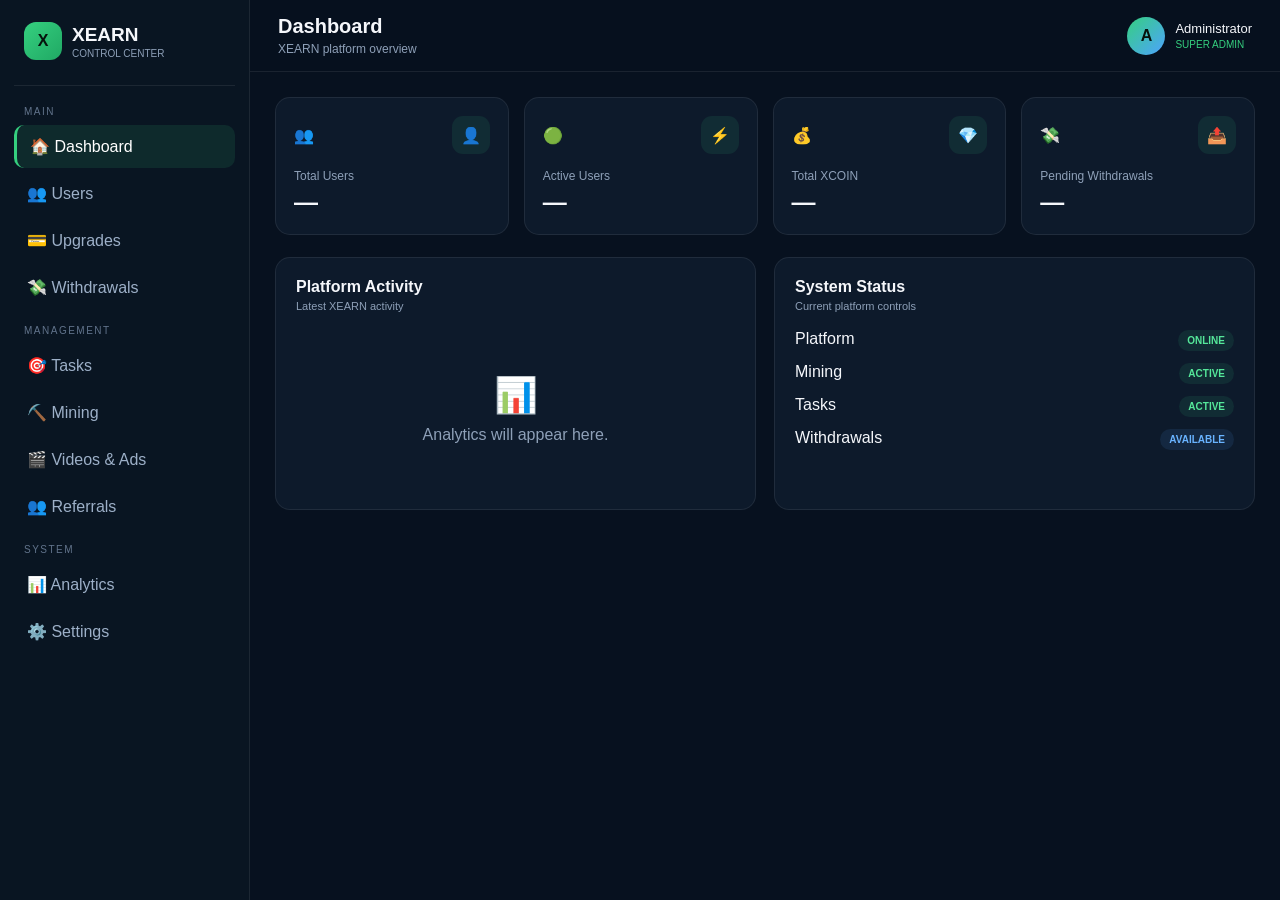
==== admin.html @ 172f2005 "Create admin.html" ====
<!DOCTYPE html>
<html lang="en">
<head>
<meta charset="UTF-8">
<meta name="viewport" content="width=device-width, initial-scale=1.0">
<title>XEARN Admin Control Center</title>

<script src="https://telegram.org/js/telegram-web-app.js"></script>

<style>
*{
  box-sizing:border-box;
  margin:0;
  padding:0;
}

:root{
  --bg:#07111f;
  --panel:#0d1a2b;
  --panel2:#111f33;
  --border:rgba(255,255,255,.08);
  --text:#f5f7fb;
  --muted:#8ea0b8;
  --primary:#35d07f;
  --primary2:#20a864;
  --danger:#ff5d6c;
  --warning:#ffb84d;
  --blue:#4da3ff;
  --purple:#a875ff;
}

body{
  font-family:Arial,Helvetica,sans-serif;
  background:var(--bg);
  color:var(--text);
  min-height:100vh;
}

button{
  font:inherit;
}

.app{
  display:flex;
  min-height:100vh;
}

/* SIDEBAR */

.sidebar{
  width:250px;
  background:#091522;
  border-right:1px solid var(--border);
  padding:22px 14px;
  position:fixed;
  left:0;
  top:0;
  bottom:0;
  z-index:50;
}

.logo{
  display:flex;
  align-items:center;
  gap:10px;
  padding:0 10px 25px;
  border-bottom:1px solid var(--border);
}

.logo-icon{
  width:38px;
  height:38px;
  border-radius:12px;
  display:grid;
  place-items:center;
  background:linear-gradient(135deg,var(--primary),var(--primary2));
  color:#06120c;
  font-weight:900;
}

.logo strong{
  font-size:19px;
}

.logo small{
  display:block;
  color:var(--muted);
  font-size:10px;
  margin-top:2px;
}

.nav{
  margin-top:20px;
}

.nav-title{
  color:#61738b;
  font-size:10px;
  text-transform:uppercase;
  letter-spacing:1.5px;
  margin:16px 10px 8px;
}

.nav button{
  width:100%;
  border:0;
  background:transparent;
  color:#9db0c8;
  padding:12px 13px;
  margin-bottom:4px;
  border-radius:10px;
  text-align:left;
  cursor:pointer;
  display:flex;
  align-items:center;
  gap:11px;
}

.nav button:hover,
.nav button.active{
  background:rgba(53,208,127,.11);
  color:#fff;
}

.nav button.active{
  border-left:3px solid var(--primary);
}

/* MAIN */

.main{
  margin-left:250px;
  width:calc(100% - 250px);
  min-height:100vh;
}

.topbar{
  height:72px;
  border-bottom:1px solid var(--border);
  display:flex;
  align-items:center;
  justify-content:space-between;
  padding:0 28px;
  background:rgba(7,17,31,.92);
  position:sticky;
  top:0;
  z-index:40;
  backdrop-filter:blur(12px);
}

.page-title h1{
  font-size:20px;
}

.page-title p{
  color:var(--muted);
  font-size:12px;
  margin-top:4px;
}

.admin-profile{
  display:flex;
  align-items:center;
  gap:10px;
}

.admin-avatar{
  width:38px;
  height:38px;
  border-radius:50%;
  background:linear-gradient(135deg,#35d07f,#4da3ff);
  display:grid;
  place-items:center;
  font-weight:800;
  color:#06120c;
}

.admin-name{
  font-size:13px;
}

.admin-role{
  color:var(--primary);
  font-size:10px;
  margin-top:3px;
}

.content{
  padding:25px;
}

/* SECTIONS */

.section{
  display:none;
}

.section.active{
  display:block;
}

/* STATS */

.stats{
  display:grid;
  grid-template-columns:repeat(4,1fr);
  gap:15px;
  margin-bottom:22px;
}

.stat{
  background:var(--panel);
  border:1px solid var(--border);
  border-radius:15px;
  padding:18px;
}

.stat-top{
  display:flex;
  justify-content:space-between;
  align-items:center;
}

.stat-icon{
  width:38px;
  height:38px;
  border-radius:11px;
  display:grid;
  place-items:center;
  background:rgba(53,208,127,.1);
}

.stat-label{
  color:var(--muted);
  font-size:12px;
  margin-top:15px;
}

.stat-value{
  font-size:24px;
  font-weight:800;
  margin-top:5px;
}

/* CARDS */

.card{
  background:var(--panel);
  border:1px solid var(--border);
  border-radius:15px;
  padding:20px;
}

.card-header{
  display:flex;
  justify-content:space-between;
  align-items:center;
  gap:15px;
  margin-bottom:18px;
}

.card-header h2{
  font-size:16px;
}

.card-header p{
  color:var(--muted);
  font-size:11px;
  margin-top:4px;
}

.grid-2{
  display:grid;
  grid-template-columns:1fr 1fr;
  gap:18px;
}

/* TABLE */

.table-wrap{
  overflow-x:auto;
}

table{
  width:100%;
  border-collapse:collapse;
  min-width:700px;
}

th,
td{
  padding:13px 10px;
  text-align:left;
  border-bottom:1px solid var(--border);
  font-size:12px;
}

th{
  color:#7f91a9;
  font-weight:600;
}

td{
  color:#dce5ef;
}

.badge{
  display:inline-flex;
  padding:5px 9px;
  border-radius:20px;
  font-size:10px;
  font-weight:700;
}

.badge.green{
  color:#55e79a;
  background:rgba(53,208,127,.1);
}

.badge.red{
  color:#ff7180;
  background:rgba(255,93,108,.1);
}

.badge.yellow{
  color:#ffc66c;
  background:rgba(255,184,77,.1);
}

.badge.blue{
  color:#69b3ff;
  background:rgba(77,163,255,.1);
}

/* BUTTONS */

.btn{
  border:0;
  border-radius:9px;
  padding:9px 13px;
  cursor:pointer;
  color:#fff;
  background:#17263a;
}

.btn:hover{
  opacity:.85;
}

.btn-primary{
  background:var(--primary);
  color:#06120c;
  font-weight:700;
}

.btn-danger{
  background:rgba(255,93,108,.13);
  color:#ff7180;
}

.btn-small{
  padding:7px 10px;
  font-size:11px;
}

/* SEARCH */

.search{
  width:100%;
  max-width:330px;
  padding:11px 13px;
  border-radius:9px;
  border:1px solid var(--border);
  outline:none;
  background:#091522;
  color:#fff;
}

/* EMPTY */

.empty{
  text-align:center;
  padding:45px 20px;
  color:var(--muted);
}

.empty-icon{
  font-size:35px;
  margin-bottom:10px;
}

/* MOBILE */

.mobile-header{
  display:none;
}

.bottom-nav{
  display:none;
}

@media(max-width:900px){

  .sidebar{
    display:none;
  }

  .main{
    margin-left:0;
    width:100%;
    padding-bottom:75px;
  }

  .topbar{
    height:65px;
    padding:0 16px;
  }

  .content{
    padding:16px;
  }

  .mobile-header{
    display:block;
  }

  .stats{
    grid-template-columns:1fr 1fr;
    gap:10px;
  }

  .stat{
    padding:14px;
  }

  .stat-value{
    font-size:20px;
  }

  .grid-2{
    grid-template-columns:1fr;
  }

  .bottom-nav{
    display:flex;
    position:fixed;
    bottom:0;
    left:0;
    right:0;
    height:67px;
    background:#091522;
    border-top:1px solid var(--border);
    z-index:100;
    justify-content:space-around;
  }

  .bottom-nav button{
    border:0;
    background:transparent;
    color:#71849b;
    font-size:10px;
    display:flex;
    flex-direction:column;
    align-items:center;
    justify-content:center;
    gap:4px;
    min-width:60px;
  }

  .bottom-nav button.active{
    color:var(--primary);
  }

  .bottom-nav span{
    font-size:19px;
  }

  .admin-name,
  .admin-role{
    display:none;
  }
}
</style>
</head>

<body>

<div class="app">

<!-- DESKTOP SIDEBAR -->

<aside class="sidebar">

  <div class="logo">
    <div class="logo-icon">X</div>
    <div>
      <strong>XEARN</strong>
      <small>CONTROL CENTER</small>
    </div>
  </div>

  <div class="nav">

    <div class="nav-title">Main</div>

    <button class="active" onclick="showSection('dashboard',this)">
      🏠 Dashboard
    </button>

    <button onclick="showSection('users',this)">
      👥 Users
    </button>

    <button onclick="showSection('upgrades',this)">
      💳 Upgrades
    </button>

    <button onclick="showSection('withdrawals',this)">
      💸 Withdrawals
    </button>

    <div class="nav-title">Management</div>

    <button onclick="showSection('tasks',this)">
      🎯 Tasks
    </button>

    <button onclick="showSection('mining',this)">
      ⛏️ Mining
    </button>

    <button onclick="showSection('videos',this)">
      🎬 Videos & Ads
    </button>

    <button onclick="showSection('referrals',this)">
      👥 Referrals
    </button>

    <div class="nav-title">System</div>

    <button onclick="showSection('analytics',this)">
      📊 Analytics
    </button>

    <button onclick="showSection('settings',this)">
      ⚙️ Settings
    </button>

  </div>

</aside>


<!-- MAIN -->

<main class="main">

<header class="topbar">

  <div class="page-title">
    <h1 id="pageTitle">Dashboard</h1>
    <p id="pageSubtitle">XEARN platform overview</p>
  </div>

  <div class="admin-profile">
    <div class="admin-avatar">A</div>

    <div>
      <div class="admin-name">Administrator</div>
      <div class="admin-role">SUPER ADMIN</div>
    </div>
  </div>

</header>


<div class="content">


<!-- DASHBOARD -->

<section id="dashboard" class="section active">

  <div class="stats">

    <div class="stat">
      <div class="stat-top">
        <span>👥</span>
        <div class="stat-icon">👤</div>
      </div>
      <div class="stat-label">Total Users</div>
      <div class="stat-value" id="totalUsers">—</div>
    </div>

    <div class="stat">
      <div class="stat-top">
        <span>🟢</span>
        <div class="stat-icon">⚡</div>
      </div>
      <div class="stat-label">Active Users</div>
      <div class="stat-value" id="activeUsers">—</div>
    </div>

    <div class="stat">
      <div class="stat-top">
        <span>💰</span>
        <div class="stat-icon">💎</div>
      </div>
      <div class="stat-label">Total XCOIN</div>
      <div class="stat-value" id="totalXcoin">—</div>
    </div>

    <div class="stat">
      <div class="stat-top">
        <span>💸</span>
        <div class="stat-icon">📤</div>
      </div>
      <div class="stat-label">Pending Withdrawals</div>
      <div class="stat-value" id="pendingWithdrawals">—</div>
    </div>

  </div>


  <div class="grid-2">

    <div class="card">

      <div class="card-header">
        <div>
          <h2>Platform Activity</h2>
          <p>Latest XEARN activity</p>
        </div>
      </div>

      <div class="empty">
        <div class="empty-icon">📊</div>
        <p>Analytics will appear here.</p>
      </div>

    </div>


    <div class="card">

      <div class="card-header">
        <div>
          <h2>System Status</h2>
          <p>Current platform controls</p>
        </div>
      </div>

      <div style="display:grid;gap:12px;">

        <div style="display:flex;justify-content:space-between;">
          <span>Platform</span>
          <span class="badge green">ONLINE</span>
        </div>

        <div style="display:flex;justify-content:space-between;">
          <span>Mining</span>
          <span class="badge green">ACTIVE</span>
        </div>

        <div style="display:flex;justify-content:space-between;">
          <span>Tasks</span>
          <span class="badge green">ACTIVE</span>
        </div>

        <div style="display:flex;justify-content:space-between;">
          <span>Withdrawals</span>
          <span class="badge blue">AVAILABLE</span>
        </div>

      </div>

    </div>

  </div>

</section>


<!-- USERS -->

<section id="users" class="section">

  <div class="card">

    <div class="card-header">

      <div>
        <h2>Users Management</h2>
        <p>Manage XEARN accounts and earning access</p>
      </div>

      <input
        class="search"
        type="search"
        placeholder="Search username or Telegram ID..."
      >

    </div>

    <div class="table-wrap">

      <table>

        <thead>
          <tr>
            <th>User</th>
            <th>Telegram ID</th>
            <th>Country</th>
            <th>Tier</th>
            <th>Balance</th>
            <th>Status</th>
            <th>Action</th>
          </tr>
        </thead>

        <tbody id="usersTable">

          <tr>
            <td colspan="7">

              <div class="empty">

                <div class="empty-icon">👥</div>

                <p>
                  User management will connect to Supabase here.
                </p>

              </div>

            </td>
          </tr>

        </tbody>

      </table>

    </div>

  </div>

</section>


<!-- UPGRADES -->

<section id="upgrades" class="section">

  <div class="card">

    <div class="card-header">

      <div>
        <h2>Upgrade Requests</h2>
        <p>Review manual tier upgrade payments</p>
      </div>

      <button class="btn btn-primary">
        Refresh
      </button>

    </div>

    <div class="empty">

      <div class="empty-icon">💳</div>

      <p>Upgrade requests will appear here.</p>

    </div>

  </div>

</section>


<!-- WITHDRAWALS -->

<section id="withdrawals" class="section">

  <div class="card">

    <div class="card-header">

      <div>
        <h2>Withdrawals</h2>
        <p>Review and manage withdrawal requests</p>
      </div>

    </div>

    <div class="empty">

      <div class="empty-icon">💸</div>

      <p>Withdrawal management will appear here.</p>

    </div>

  </div>

</section>


<!-- TASKS -->

<section id="tasks" class="section">

  <div class="card">

    <div class="card-header">

      <div>
        <h2>Tasks</h2>
        <p>Create and manage earning tasks</p>
      </div>

      <button class="btn btn-primary">
        + Add Task
      </button>

    </div>

    <div class="empty">

      <div class="empty-icon">🎯</div>

      <p>Task management will appear here.</p>

    </div>

  </div>

</section>


<!-- MINING -->

<section id="mining" class="section">

  <div class="card">

    <div class="card-header">

      <div>
        <h2>Mining Control</h2>
        <p>Manage mining rewards and limits</p>
      </div>

    </div>

    <div class="grid-2">

      <div class="card">

        <p style="color:var(--muted);font-size:12px;">
          Mining status
        </p>

        <h2 style="margin-top:8px;">
          <span class="badge green">ACTIVE</span>
        </h2>

      </div>

      <div class="card">

        <p style="color:var(--muted);font-size:12px;">
          Current system
        </p>

        <h2 style="margin-top:8px;">
          XCOIN Mining
        </h2>

      </div>

    </div>

  </div>

</section>


<!-- VIDEOS -->

<section id="videos" class="section">

  <div class="card">

    <div class="card-header">

      <div>
        <h2>Videos & Ads</h2>
        <p>Control video rewards and daily limits</p>
      </div>

    </div>

    <div class="empty">

      <div class="empty-icon">🎬</div>

      <p>Video and ad settings will appear here.</p>

    </div>

  </div>

</section>


<!-- REFERRALS -->

<section id="referrals" class="section">

  <div class="card">

    <div class="card-header">

      <div>
        <h2>Referrals</h2>
        <p>Monitor referral activity and rewards</p>
      </div>

    </div>

    <div class="empty">

      <div class="empty-icon">👥</div>

      <p>Referral management will appear here.</p>

    </div>

  </div>

</section>


<!-- ANALYTICS -->

<section id="analytics" class="section">

  <div class="card">

    <div class="card-header">

      <div>
        <h2>Analytics</h2>
        <p>XEARN platform performance</p>
      </div>

    </div>

    <div class="empty">

      <div class="empty-icon">📊</div>

      <p>Analytics will be connected here.</p>

    </div>

  </div>

</section>


<!-- SETTINGS -->

<section id="settings" class="section">

  <div class="card">

    <div class="card-header">

      <div>
        <h2>Platform Settings</h2>
        <p>Control global XEARN settings</p>
      </div>

    </div>

    <div style="display:grid;gap:14px;">

      <div class="card">
        <strong>XCOIN Conversion</strong>
        <p style="color:var(--muted);font-size:12px;margin-top:5px;">
          Configure XCOIN to USDT conversion.
        </p>
      </div>

      <div class="card">
        <strong>Global Earning</strong>
        <p style="color:var(--muted);font-size:12px;margin-top:5px;">
          Enable or disable platform earning.
        </p>
      </div>

      <div class="card">
        <strong>Maintenance Mode</strong>
        <p style="color:var(--muted);font-size:12px;margin-top:5px;">
          Temporarily disable platform activity.
        </p>
      </div>

    </div>

  </div>

</section>


</div>

</main>


<!-- MOBILE BOTTOM NAV -->

<nav class="bottom-nav">

  <button class="active" onclick="showSection('dashboard',this)">
    <span>🏠</span>
    Home
  </button>

  <button onclick="showSection('users',this)">
    <span>👥</span>
    Users
  </button>

  <button onclick="showSection('upgrades',this)">
    <span>💳</span>
    Upgrades
  </button>

  <button onclick="showSection('withdrawals',this)">
    <span>💸</span>
    Withdrawals
  </button>

  <button onclick="showSection('settings',this)">
    <span>⚙️</span>
    More
  </button>

</nav>


<script>

const pageInfo = {

  dashboard:{
    title:"Dashboard",
    subtitle:"XEARN platform overview"
  },

  users:{
    title:"Users",
    subtitle:"Manage XEARN users"
  },

  upgrades:{
    title:"Upgrades",
    subtitle:"Review tier upgrade requests"
  },

  withdrawals:{
    title:"Withdrawals",
    subtitle:"Manage withdrawal requests"
  },

  tasks:{
    title:"Tasks",
    subtitle:"Manage earning tasks"
  },

  mining:{
    title:"Mining",
    subtitle:"Control mining rewards"
  },

  videos:{
    title:"Videos & Ads",
    subtitle:"Manage video rewards"
  },

  referrals:{
    title:"Referrals",
    subtitle:"Manage referral activity"
  },

  analytics:{
    title:"Analytics",
    subtitle:"Platform performance"
  },

  settings:{
    title:"Settings",
    subtitle:"XEARN platform controls"
  }

};


function showSection(id,button){

  document.querySelectorAll(".section")
    .forEach(section=>{
      section.classList.remove("active");
    });

  const selected=document.getElementById(id);

  if(selected){
    selected.classList.add("active");
  }

  document.querySelectorAll(".nav button,.bottom-nav button")
    .forEach(btn=>{
      btn.classList.remove("active");
    });

  document.querySelectorAll(
    `.nav button[onclick*="'${id}'"], .bottom-nav button[onclick*="'${id}'"]`
  ).forEach(btn=>{
    btn.classList.add("active");
  });

  if(pageInfo[id]){

    document.getElementById("pageTitle").textContent=
      pageInfo[id].title;

    document.getElementById("pageSubtitle").textContent=
      pageInfo[id].subtitle;

  }

  window.scrollTo({
    top:0,
    behavior:"smooth"
  });

}

</script>

</body>
</html>
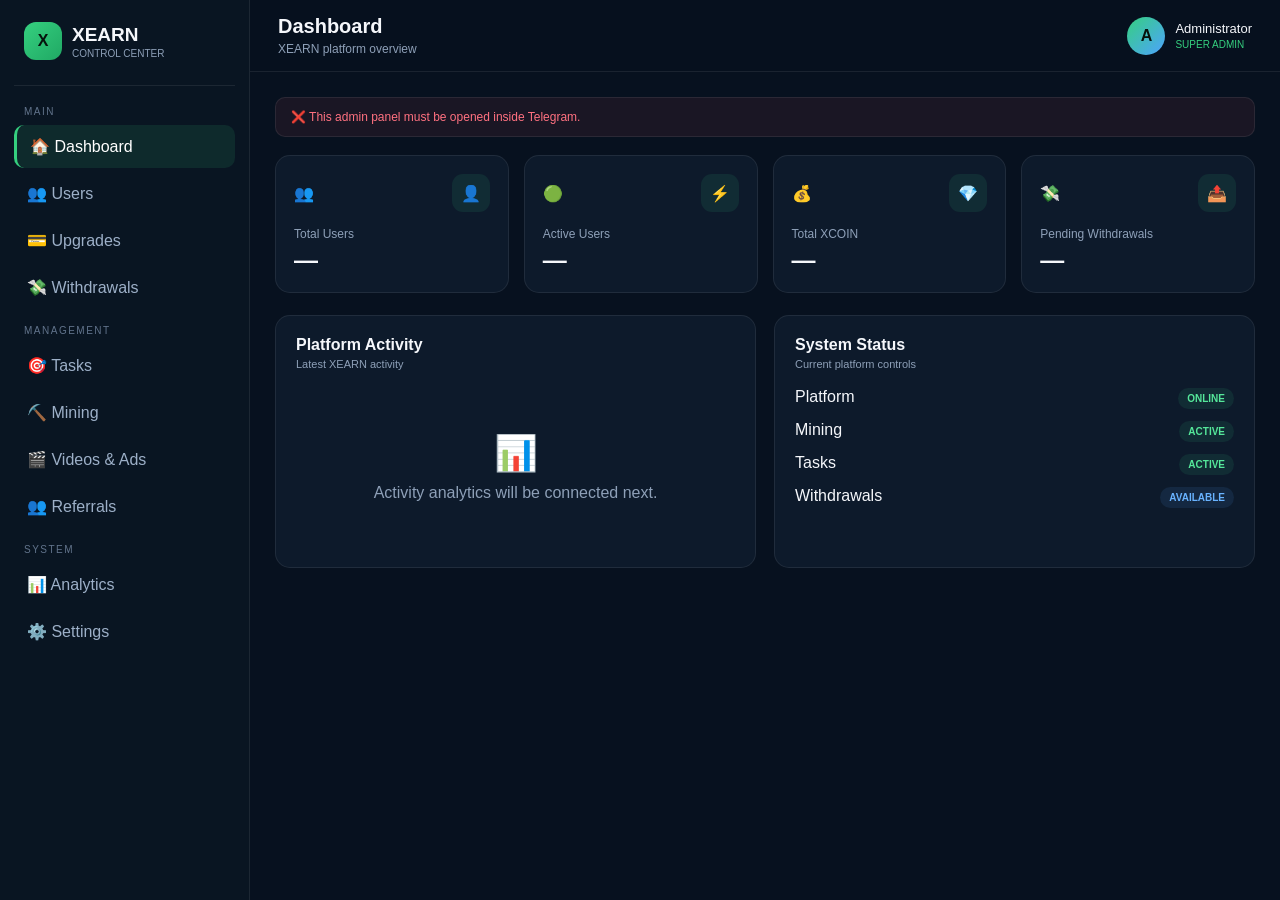
==== commit 167ce3b7: "Update admin.html" ====
--- a/admin.html
+++ b/admin.html
@@ -3,6 +3,7 @@
 <head>
 <meta charset="UTF-8">
 <meta name="viewport" content="width=device-width, initial-scale=1.0">
+
 <title>XEARN Admin Control Center</title>
 
 <script src="https://telegram.org/js/telegram-web-app.js"></script>
@@ -26,7 +27,6 @@
   --danger:#ff5d6c;
   --warning:#ffb84d;
   --blue:#4da3ff;
-  --purple:#a875ff;
 }
 
 body{
@@ -189,6 +189,34 @@
   padding:25px;
 }
 
+/* LOADING / ERROR */
+
+#connectionStatus{
+  margin-bottom:18px;
+}
+
+.status{
+  padding:12px 15px;
+  border-radius:10px;
+  font-size:12px;
+  border:1px solid var(--border);
+}
+
+.status.loading{
+  background:rgba(77,163,255,.08);
+  color:#7bbcff;
+}
+
+.status.success{
+  background:rgba(53,208,127,.08);
+  color:#55e79a;
+}
+
+.status.error{
+  background:rgba(255,93,108,.08);
+  color:#ff7180;
+}
+
 /* SECTIONS */
 
 .section{
@@ -353,29 +381,6 @@
   font-weight:700;
 }
 
-.btn-danger{
-  background:rgba(255,93,108,.13);
-  color:#ff7180;
-}
-
-.btn-small{
-  padding:7px 10px;
-  font-size:11px;
-}
-
-/* SEARCH */
-
-.search{
-  width:100%;
-  max-width:330px;
-  padding:11px 13px;
-  border-radius:9px;
-  border:1px solid var(--border);
-  outline:none;
-  background:#091522;
-  color:#fff;
-}
-
 /* EMPTY */
 
 .empty{
@@ -391,10 +396,6 @@
 
 /* MOBILE */
 
-.mobile-header{
-  display:none;
-}
-
 .bottom-nav{
   display:none;
 }
@@ -418,10 +419,6 @@
 
   .content{
     padding:16px;
-  }
-
-  .mobile-header{
-    display:block;
   }
 
   .stats{
@@ -487,16 +484,17 @@
 
 <div class="app">
 
-<!-- DESKTOP SIDEBAR -->
-
 <aside class="sidebar">
 
   <div class="logo">
+
     <div class="logo-icon">X</div>
+
     <div>
       <strong>XEARN</strong>
       <small>CONTROL CENTER</small>
     </div>
+
   </div>
 
   <div class="nav">
@@ -552,24 +550,40 @@
 </aside>
 
 
-<!-- MAIN -->
-
 <main class="main">
 
 <header class="topbar">
 
   <div class="page-title">
-    <h1 id="pageTitle">Dashboard</h1>
-    <p id="pageSubtitle">XEARN platform overview</p>
+
+    <h1 id="pageTitle">
+      Dashboard
+    </h1>
+
+    <p id="pageSubtitle">
+      XEARN platform overview
+    </p>
+
   </div>
 
   <div class="admin-profile">
-    <div class="admin-avatar">A</div>
+
+    <div class="admin-avatar" id="adminAvatar">
+      A
+    </div>
 
     <div>
-      <div class="admin-name">Administrator</div>
-      <div class="admin-role">SUPER ADMIN</div>
-    </div>
+
+      <div class="admin-name" id="adminName">
+        Administrator
+      </div>
+
+      <div class="admin-role">
+        SUPER ADMIN
+      </div>
+
+    </div>
+
   </div>
 
 </header>
@@ -577,6 +591,14 @@
 
 <div class="content">
 
+<div id="connectionStatus">
+
+  <div class="status loading">
+    🔄 Connecting to XEARN admin system...
+  </div>
+
+</div>
+
 
 <!-- DASHBOARD -->
 
@@ -585,39 +607,94 @@
   <div class="stats">
 
     <div class="stat">
+
       <div class="stat-top">
+
         <span>👥</span>
-        <div class="stat-icon">👤</div>
-      </div>
-      <div class="stat-label">Total Users</div>
-      <div class="stat-value" id="totalUsers">—</div>
-    </div>
+
+        <div class="stat-icon">
+          👤
+        </div>
+
+      </div>
+
+      <div class="stat-label">
+        Total Users
+      </div>
+
+      <div class="stat-value" id="totalUsers">
+        —
+      </div>
+
+    </div>
+
 
     <div class="stat">
+
       <div class="stat-top">
+
         <span>🟢</span>
-        <div class="stat-icon">⚡</div>
-      </div>
-      <div class="stat-label">Active Users</div>
-      <div class="stat-value" id="activeUsers">—</div>
-    </div>
+
+        <div class="stat-icon">
+          ⚡
+        </div>
+
+      </div>
+
+      <div class="stat-label">
+        Active Users
+      </div>
+
+      <div class="stat-value" id="activeUsers">
+        —
+      </div>
+
+    </div>
+
 
     <div class="stat">
+
       <div class="stat-top">
+
         <span>💰</span>
-        <div class="stat-icon">💎</div>
-      </div>
-      <div class="stat-label">Total XCOIN</div>
-      <div class="stat-value" id="totalXcoin">—</div>
-    </div>
+
+        <div class="stat-icon">
+          💎
+        </div>
+
+      </div>
+
+      <div class="stat-label">
+        Total XCOIN
+      </div>
+
+      <div class="stat-value" id="totalXcoin">
+        —
+      </div>
+
+    </div>
+
 
     <div class="stat">
+
       <div class="stat-top">
+
         <span>💸</span>
-        <div class="stat-icon">📤</div>
-      </div>
-      <div class="stat-label">Pending Withdrawals</div>
-      <div class="stat-value" id="pendingWithdrawals">—</div>
+
+        <div class="stat-icon">
+          📤
+        </div>
+
+      </div>
+
+      <div class="stat-label">
+        Pending Withdrawals
+      </div>
+
+      <div class="stat-value" id="pendingWithdrawals">
+        —
+      </div>
+
     </div>
 
   </div>
@@ -628,15 +705,31 @@
     <div class="card">
 
       <div class="card-header">
+
         <div>
-          <h2>Platform Activity</h2>
-          <p>Latest XEARN activity</p>
+
+          <h2>
+            Platform Activity
+          </h2>
+
+          <p>
+            Latest XEARN activity
+          </p>
+
         </div>
+
       </div>
 
       <div class="empty">
-        <div class="empty-icon">📊</div>
-        <p>Analytics will appear here.</p>
+
+        <div class="empty-icon">
+          📊
+        </div>
+
+        <p>
+          Activity analytics will be connected next.
+        </p>
+
       </div>
 
     </div>
@@ -645,10 +738,19 @@
     <div class="card">
 
       <div class="card-header">
+
         <div>
-          <h2>System Status</h2>
-          <p>Current platform controls</p>
+
+          <h2>
+            System Status
+          </h2>
+
+          <p>
+            Current platform controls
+          </p>
+
         </div>
+
       </div>
 
       <div style="display:grid;gap:12px;">
@@ -691,55 +793,28 @@
     <div class="card-header">
 
       <div>
-        <h2>Users Management</h2>
-        <p>Manage XEARN accounts and earning access</p>
-      </div>
-
-      <input
-        class="search"
-        type="search"
-        placeholder="Search username or Telegram ID..."
-      >
-
-    </div>
-
-    <div class="table-wrap">
-
-      <table>
-
-        <thead>
-          <tr>
-            <th>User</th>
-            <th>Telegram ID</th>
-            <th>Country</th>
-            <th>Tier</th>
-            <th>Balance</th>
-            <th>Status</th>
-            <th>Action</th>
-          </tr>
-        </thead>
-
-        <tbody id="usersTable">
-
-          <tr>
-            <td colspan="7">
-
-              <div class="empty">
-
-                <div class="empty-icon">👥</div>
-
-                <p>
-                  User management will connect to Supabase here.
-                </p>
-
-              </div>
-
-            </td>
-          </tr>
-
-        </tbody>
-
-      </table>
+
+        <h2>
+          Users Management
+        </h2>
+
+        <p>
+          Manage XEARN accounts and earning access
+        </p>
+
+      </div>
+
+    </div>
+
+    <div class="empty">
+
+      <div class="empty-icon">
+        👥
+      </div>
+
+      <p>
+        User management will be connected next.
+      </p>
 
     </div>
 
@@ -757,21 +832,28 @@
     <div class="card-header">
 
       <div>
-        <h2>Upgrade Requests</h2>
-        <p>Review manual tier upgrade payments</p>
-      </div>
-
-      <button class="btn btn-primary">
-        Refresh
-      </button>
+
+        <h2>
+          Upgrade Requests
+        </h2>
+
+        <p>
+          Review manual tier upgrade payments
+        </p>
+
+      </div>
 
     </div>
 
     <div class="empty">
 
-      <div class="empty-icon">💳</div>
-
-      <p>Upgrade requests will appear here.</p>
+      <div class="empty-icon">
+        💳
+      </div>
+
+      <p>
+        Upgrade management will be connected next.
+      </p>
 
     </div>
 
@@ -789,17 +871,28 @@
     <div class="card-header">
 
       <div>
-        <h2>Withdrawals</h2>
-        <p>Review and manage withdrawal requests</p>
+
+        <h2>
+          Withdrawals
+        </h2>
+
+        <p>
+          Review and manage withdrawal requests
+        </p>
+
       </div>
 
     </div>
 
     <div class="empty">
 
-      <div class="empty-icon">💸</div>
-
-      <p>Withdrawal management will appear here.</p>
+      <div class="empty-icon">
+        💸
+      </div>
+
+      <p>
+        Withdrawal management will be connected next.
+      </p>
 
     </div>
 
@@ -817,21 +910,28 @@
     <div class="card-header">
 
       <div>
-        <h2>Tasks</h2>
-        <p>Create and manage earning tasks</p>
-      </div>
-
-      <button class="btn btn-primary">
-        + Add Task
-      </button>
+
+        <h2>
+          Tasks
+        </h2>
+
+        <p>
+          Create and manage earning tasks
+        </p>
+
+      </div>
 
     </div>
 
     <div class="empty">
 
-      <div class="empty-icon">🎯</div>
-
-      <p>Task management will appear here.</p>
+      <div class="empty-icon">
+        🎯
+      </div>
+
+      <p>
+        Task management will be connected next.
+      </p>
 
     </div>
 
@@ -849,165 +949,213 @@
     <div class="card-header">
 
       <div>
-        <h2>Mining Control</h2>
-        <p>Manage mining rewards and limits</p>
-      </div>
-
-    </div>
-
-    <div class="grid-2">
+
+        <h2>
+          Mining Control
+        </h2>
+
+        <p>
+          Manage mining rewards and limits
+        </p>
+
+      </div>
+
+    </div>
+
+    <div class="empty">
+
+      <div class="empty-icon">
+        ⛏️
+      </div>
+
+      <p>
+        Mining controls will be connected next.
+      </p>
+
+    </div>
+
+  </div>
+
+</section>
+
+
+<!-- VIDEOS -->
+
+<section id="videos" class="section">
+
+  <div class="card">
+
+    <div class="card-header">
+
+      <div>
+
+        <h2>
+          Videos & Ads
+        </h2>
+
+        <p>
+          Control video rewards and daily limits
+        </p>
+
+      </div>
+
+    </div>
+
+    <div class="empty">
+
+      <div class="empty-icon">
+        🎬
+      </div>
+
+      <p>
+        Video controls will be connected next.
+      </p>
+
+    </div>
+
+  </div>
+
+</section>
+
+
+<!-- REFERRALS -->
+
+<section id="referrals" class="section">
+
+  <div class="card">
+
+    <div class="card-header">
+
+      <div>
+
+        <h2>
+          Referrals
+        </h2>
+
+        <p>
+          Monitor referral activity and rewards
+        </p>
+
+      </div>
+
+    </div>
+
+    <div class="empty">
+
+      <div class="empty-icon">
+        👥
+      </div>
+
+      <p>
+        Referral controls will be connected next.
+      </p>
+
+    </div>
+
+  </div>
+
+</section>
+
+
+<!-- ANALYTICS -->
+
+<section id="analytics" class="section">
+
+  <div class="card">
+
+    <div class="card-header">
+
+      <div>
+
+        <h2>
+          Analytics
+        </h2>
+
+        <p>
+          XEARN platform performance
+        </p>
+
+      </div>
+
+    </div>
+
+    <div class="empty">
+
+      <div class="empty-icon">
+        📊
+      </div>
+
+      <p>
+        Analytics will be connected next.
+      </p>
+
+    </div>
+
+  </div>
+
+</section>
+
+
+<!-- SETTINGS -->
+
+<section id="settings" class="section">
+
+  <div class="card">
+
+    <div class="card-header">
+
+      <div>
+
+        <h2>
+          Platform Settings
+        </h2>
+
+        <p>
+          Control global XEARN settings
+        </p>
+
+      </div>
+
+    </div>
+
+    <div style="display:grid;gap:14px;">
 
       <div class="card">
 
-        <p style="color:var(--muted);font-size:12px;">
-          Mining status
-        </p>
-
-        <h2 style="margin-top:8px;">
-          <span class="badge green">ACTIVE</span>
-        </h2>
-
-      </div>
-
-      <div class="card">
-
-        <p style="color:var(--muted);font-size:12px;">
-          Current system
-        </p>
-
-        <h2 style="margin-top:8px;">
-          XCOIN Mining
-        </h2>
-
-      </div>
-
-    </div>
-
-  </div>
-
-</section>
-
-
-<!-- VIDEOS -->
-
-<section id="videos" class="section">
-
-  <div class="card">
-
-    <div class="card-header">
-
-      <div>
-        <h2>Videos & Ads</h2>
-        <p>Control video rewards and daily limits</p>
-      </div>
-
-    </div>
-
-    <div class="empty">
-
-      <div class="empty-icon">🎬</div>
-
-      <p>Video and ad settings will appear here.</p>
-
-    </div>
-
-  </div>
-
-</section>
-
-
-<!-- REFERRALS -->
-
-<section id="referrals" class="section">
-
-  <div class="card">
-
-    <div class="card-header">
-
-      <div>
-        <h2>Referrals</h2>
-        <p>Monitor referral activity and rewards</p>
-      </div>
-
-    </div>
-
-    <div class="empty">
-
-      <div class="empty-icon">👥</div>
-
-      <p>Referral management will appear here.</p>
-
-    </div>
-
-  </div>
-
-</section>
-
-
-<!-- ANALYTICS -->
-
-<section id="analytics" class="section">
-
-  <div class="card">
-
-    <div class="card-header">
-
-      <div>
-        <h2>Analytics</h2>
-        <p>XEARN platform performance</p>
-      </div>
-
-    </div>
-
-    <div class="empty">
-
-      <div class="empty-icon">📊</div>
-
-      <p>Analytics will be connected here.</p>
-
-    </div>
-
-  </div>
-
-</section>
-
-
-<!-- SETTINGS -->
-
-<section id="settings" class="section">
-
-  <div class="card">
-
-    <div class="card-header">
-
-      <div>
-        <h2>Platform Settings</h2>
-        <p>Control global XEARN settings</p>
-      </div>
-
-    </div>
-
-    <div style="display:grid;gap:14px;">
-
-      <div class="card">
-        <strong>XCOIN Conversion</strong>
+        <strong>
+          XCOIN Conversion
+        </strong>
+
         <p style="color:var(--muted);font-size:12px;margin-top:5px;">
           Configure XCOIN to USDT conversion.
         </p>
-      </div>
+
+      </div>
+
 
       <div class="card">
-        <strong>Global Earning</strong>
+
+        <strong>
+          Global Earning
+        </strong>
+
         <p style="color:var(--muted);font-size:12px;margin-top:5px;">
           Enable or disable platform earning.
         </p>
-      </div>
+
+      </div>
+
 
       <div class="card">
-        <strong>Maintenance Mode</strong>
+
+        <strong>
+          Maintenance Mode
+        </strong>
+
         <p style="color:var(--muted);font-size:12px;margin-top:5px;">
           Temporarily disable platform activity.
         </p>
+
       </div>
 
     </div>
@@ -1022,31 +1170,36 @@
 </main>
 
 
-<!-- MOBILE BOTTOM NAV -->
+<!-- MOBILE NAV -->
 
 <nav class="bottom-nav">
 
-  <button class="active" onclick="showSection('dashboard',this)">
+  <button class="active"
+    onclick="showSection('dashboard',this)">
     <span>🏠</span>
     Home
   </button>
 
-  <button onclick="showSection('users',this)">
+  <button
+    onclick="showSection('users',this)">
     <span>👥</span>
     Users
   </button>
 
-  <button onclick="showSection('upgrades',this)">
+  <button
+    onclick="showSection('upgrades',this)">
     <span>💳</span>
     Upgrades
   </button>
 
-  <button onclick="showSection('withdrawals',this)">
+  <button
+    onclick="showSection('withdrawals',this)">
     <span>💸</span>
     Withdrawals
   </button>
 
-  <button onclick="showSection('settings',this)">
+  <button
+    onclick="showSection('settings',this)">
     <span>⚙️</span>
     More
   </button>
@@ -1055,6 +1208,10 @@
 
 
 <script>
+
+const ADMIN_API =
+"https://ynrqdbdgjzmucqcfsyvi.supabase.co/functions/v1/admin-api";
+
 
 const pageInfo = {
 
@@ -1118,29 +1275,36 @@
       section.classList.remove("active");
     });
 
-  const selected=document.getElementById(id);
+  const selected =
+    document.getElementById(id);
 
   if(selected){
     selected.classList.add("active");
   }
 
-  document.querySelectorAll(".nav button,.bottom-nav button")
-    .forEach(btn=>{
-      btn.classList.remove("active");
-    });
-
   document.querySelectorAll(
-    `.nav button[onclick*="'${id}'"], .bottom-nav button[onclick*="'${id}'"]`
+    ".nav button,.bottom-nav button"
+  ).forEach(btn=>{
+    btn.classList.remove("active");
+  });
+
+  document.querySelectorAll(
+    `.nav button[onclick*="'${id}'"],
+     .bottom-nav button[onclick*="'${id}'"]`
   ).forEach(btn=>{
     btn.classList.add("active");
   });
 
   if(pageInfo[id]){
 
-    document.getElementById("pageTitle").textContent=
+    document.getElementById(
+      "pageTitle"
+    ).textContent =
       pageInfo[id].title;
 
-    document.getElementById("pageSubtitle").textContent=
+    document.getElementById(
+      "pageSubtitle"
+    ).textContent =
       pageInfo[id].subtitle;
 
   }
@@ -1152,6 +1316,230 @@
 
 }
 
+
+/* ================================
+   TELEGRAM ADMIN CONNECTION
+================================ */
+
+async function connectAdmin(){
+
+  const status =
+    document.getElementById(
+      "connectionStatus"
+    );
+
+  try{
+
+    if(!window.Telegram ||
+       !window.Telegram.WebApp){
+
+      throw new Error(
+        "This admin panel must be opened inside Telegram."
+      );
+
+    }
+
+
+    const tg =
+      window.Telegram.WebApp;
+
+    tg.ready();
+
+    tg.expand();
+
+
+    const initData =
+      tg.initData;
+
+
+    if(!initData){
+
+      throw new Error(
+        "Telegram session data is missing. Open the admin panel from Telegram."
+      );
+
+    }
+
+
+    status.innerHTML =
+      `<div class="status loading">
+        🔐 Verifying administrator...
+      </div>`;
+
+
+    const response =
+      await fetch(
+        ADMIN_API,
+        {
+          method:"POST",
+
+          headers:{
+            "Content-Type":
+              "application/json"
+          },
+
+          body:JSON.stringify({
+
+            initData:initData,
+
+            action:"dashboard"
+
+          })
+        }
+      );
+
+
+    const result =
+      await response.json();
+
+
+    if(!response.ok ||
+       !result.success){
+
+      throw new Error(
+        result.error ||
+        "Admin access denied."
+      );
+
+    }
+
+
+    /* ADMIN PROFILE */
+
+    const admin =
+      result.admin || {};
+
+
+    const fullName =
+      [
+        admin.first_name,
+        admin.last_name
+      ]
+      .filter(Boolean)
+      .join(" ")
+      ||
+      admin.username
+      ||
+      "Administrator";
+
+
+    document.getElementById(
+      "adminName"
+    ).textContent =
+      fullName;
+
+
+    document.getElementById(
+      "adminAvatar"
+    ).textContent =
+      (
+        admin.first_name ||
+        admin.username ||
+        "A"
+      )
+      .charAt(0)
+      .toUpperCase();
+
+
+    /* DASHBOARD DATA */
+
+    const dashboard =
+      result.dashboard || {};
+
+
+    document.getElementById(
+      "totalUsers"
+    ).textContent =
+      formatNumber(
+        dashboard.total_users
+      );
+
+
+    document.getElementById(
+      "activeUsers"
+    ).textContent =
+      formatNumber(
+        dashboard.active_users
+      );
+
+
+    document.getElementById(
+      "totalXcoin"
+    ).textContent =
+      formatNumber(
+        dashboard.total_xcoin
+      );
+
+
+    document.getElementById(
+      "pendingWithdrawals"
+    ).textContent =
+      formatNumber(
+        dashboard.pending_withdrawals
+      );
+
+
+    status.innerHTML =
+      `<div class="status success">
+        ✓ Admin authenticated successfully
+      </div>`;
+
+
+  }catch(error){
+
+    console.error(
+      "Admin connection error:",
+      error
+    );
+
+
+    status.innerHTML =
+      `<div class="status error">
+        ❌ ${escapeHtml(
+          error.message ||
+          "Unable to connect to admin system."
+        )}
+      </div>`;
+
+  }
+
+}
+
+
+function formatNumber(value){
+
+  const number =
+    Number(value || 0);
+
+  return number.toLocaleString(
+    "en-US",
+    {
+      maximumFractionDigits:2
+    }
+  );
+
+}
+
+
+function escapeHtml(value){
+
+  return String(value)
+    .replace(/&/g,"&amp;")
+    .replace(/</g,"&lt;")
+    .replace(/>/g,"&gt;")
+    .replace(/"/g,"&quot;")
+    .replace(/'/g,"&#039;");
+
+}
+
+
+/* START */
+
+window.addEventListener(
+  "load",
+  connectAdmin
+);
+
 </script>
 
 </body>
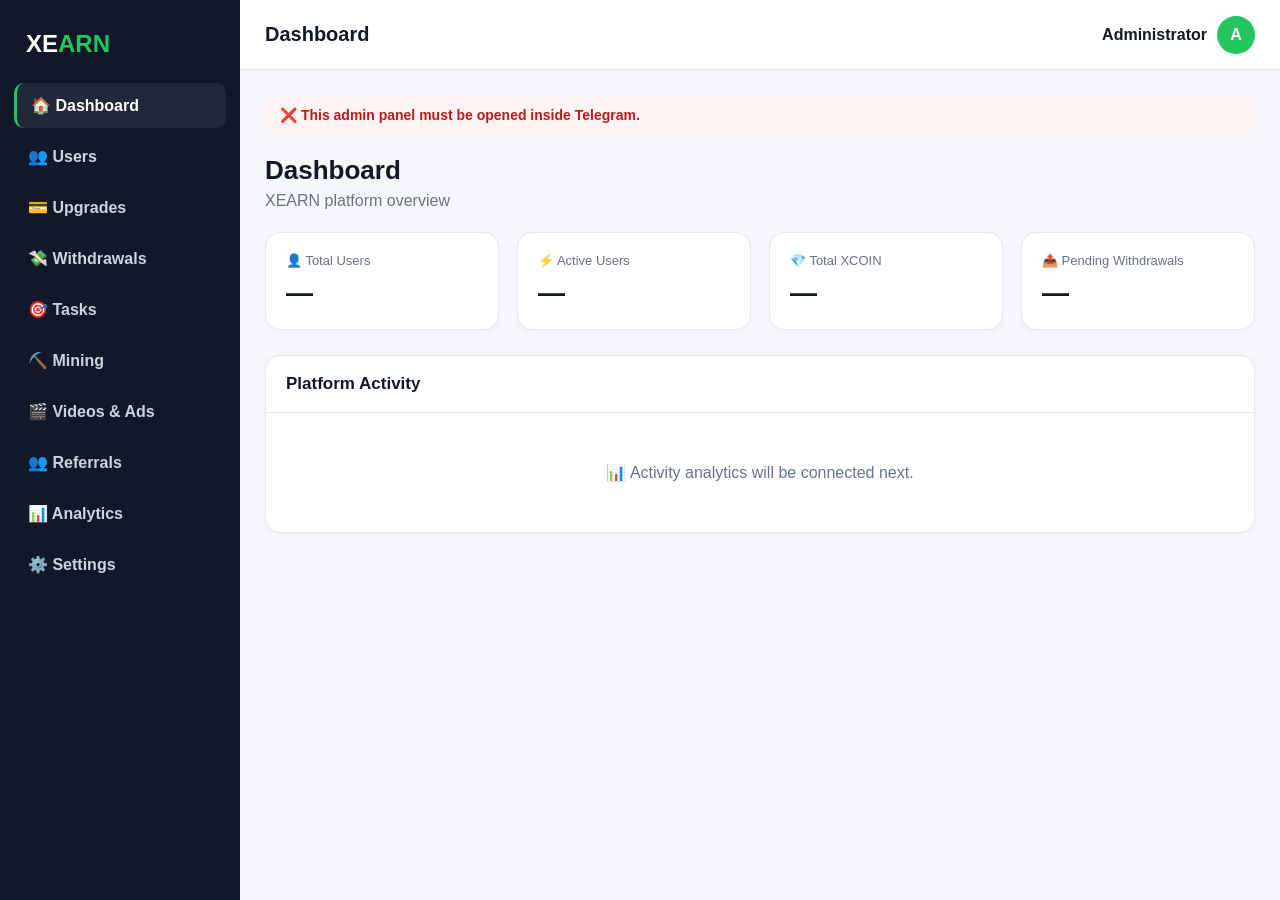
==== commit ad9109fb: "Update admin.html" ====
--- a/admin.html
+++ b/admin.html
@@ -3,7 +3,6 @@
 <head>
 <meta charset="UTF-8">
 <meta name="viewport" content="width=device-width, initial-scale=1.0">
-
 <title>XEARN Admin Control Center</title>
 
 <script src="https://telegram.org/js/telegram-web-app.js"></script>
@@ -15,147 +14,100 @@
   padding:0;
 }
 
-:root{
-  --bg:#07111f;
-  --panel:#0d1a2b;
-  --panel2:#111f33;
-  --border:rgba(255,255,255,.08);
-  --text:#f5f7fb;
-  --muted:#8ea0b8;
-  --primary:#35d07f;
-  --primary2:#20a864;
-  --danger:#ff5d6c;
-  --warning:#ffb84d;
-  --blue:#4da3ff;
-}
-
 body{
   font-family:Arial,Helvetica,sans-serif;
-  background:var(--bg);
-  color:var(--text);
+  background:#f5f7fb;
+  color:#111827;
+}
+
+button,
+input,
+select{
+  font:inherit;
+}
+
+button{
+  cursor:pointer;
+}
+
+.app{
   min-height:100vh;
 }
 
-button{
-  font:inherit;
-}
-
-.app{
-  display:flex;
-  min-height:100vh;
-}
-
 /* SIDEBAR */
 
 .sidebar{
-  width:250px;
-  background:#091522;
-  border-right:1px solid var(--border);
-  padding:22px 14px;
   position:fixed;
   left:0;
   top:0;
   bottom:0;
+  width:240px;
+  background:#111827;
+  color:white;
+  padding:20px 14px;
   z-index:50;
 }
 
 .logo{
+  font-size:24px;
+  font-weight:800;
+  padding:10px 12px 25px;
+}
+
+.logo span{
+  color:#22c55e;
+}
+
+.nav{
   display:flex;
-  align-items:center;
-  gap:10px;
-  padding:0 10px 25px;
-  border-bottom:1px solid var(--border);
-}
-
-.logo-icon{
-  width:38px;
-  height:38px;
-  border-radius:12px;
-  display:grid;
-  place-items:center;
-  background:linear-gradient(135deg,var(--primary),var(--primary2));
-  color:#06120c;
-  font-weight:900;
-}
-
-.logo strong{
-  font-size:19px;
-}
-
-.logo small{
-  display:block;
-  color:var(--muted);
-  font-size:10px;
-  margin-top:2px;
-}
-
-.nav{
-  margin-top:20px;
-}
-
-.nav-title{
-  color:#61738b;
-  font-size:10px;
-  text-transform:uppercase;
-  letter-spacing:1.5px;
-  margin:16px 10px 8px;
+  flex-direction:column;
+  gap:6px;
 }
 
 .nav button{
   width:100%;
   border:0;
   background:transparent;
-  color:#9db0c8;
-  padding:12px 13px;
-  margin-bottom:4px;
+  color:#cbd5e1;
+  padding:13px 14px;
   border-radius:10px;
   text-align:left;
-  cursor:pointer;
-  display:flex;
-  align-items:center;
-  gap:11px;
+  font-weight:600;
 }
 
 .nav button:hover,
 .nav button.active{
-  background:rgba(53,208,127,.11);
-  color:#fff;
+  background:#1f2937;
+  color:white;
 }
 
 .nav button.active{
-  border-left:3px solid var(--primary);
+  border-left:3px solid #22c55e;
 }
 
 /* MAIN */
 
 .main{
-  margin-left:250px;
-  width:calc(100% - 250px);
+  margin-left:240px;
   min-height:100vh;
 }
 
 .topbar{
-  height:72px;
-  border-bottom:1px solid var(--border);
+  height:70px;
+  background:white;
+  border-bottom:1px solid #e5e7eb;
   display:flex;
   align-items:center;
   justify-content:space-between;
-  padding:0 28px;
-  background:rgba(7,17,31,.92);
+  padding:0 25px;
   position:sticky;
   top:0;
   z-index:40;
-  backdrop-filter:blur(12px);
-}
-
-.page-title h1{
+}
+
+.top-title{
   font-size:20px;
-}
-
-.page-title p{
-  color:var(--muted);
-  font-size:12px;
-  margin-top:4px;
+  font-weight:800;
 }
 
 .admin-profile{
@@ -164,57 +116,49 @@
   gap:10px;
 }
 
-.admin-avatar{
+.avatar{
   width:38px;
   height:38px;
   border-radius:50%;
-  background:linear-gradient(135deg,#35d07f,#4da3ff);
-  display:grid;
-  place-items:center;
+  background:#22c55e;
+  color:white;
+  display:flex;
+  align-items:center;
+  justify-content:center;
   font-weight:800;
-  color:#06120c;
 }
 
 .admin-name{
-  font-size:13px;
-}
-
-.admin-role{
-  color:var(--primary);
-  font-size:10px;
-  margin-top:3px;
+  font-weight:700;
 }
 
 .content{
   padding:25px;
 }
 
-/* LOADING / ERROR */
-
-#connectionStatus{
-  margin-bottom:18px;
-}
+/* STATUS */
 
 .status{
   padding:12px 15px;
   border-radius:10px;
-  font-size:12px;
-  border:1px solid var(--border);
+  margin-bottom:20px;
+  font-size:14px;
+  font-weight:600;
 }
 
 .status.loading{
-  background:rgba(77,163,255,.08);
-  color:#7bbcff;
+  background:#fff7ed;
+  color:#c2410c;
 }
 
 .status.success{
-  background:rgba(53,208,127,.08);
-  color:#55e79a;
+  background:#ecfdf5;
+  color:#047857;
 }
 
 .status.error{
-  background:rgba(255,93,108,.08);
-  color:#ff7180;
+  background:#fef2f2;
+  color:#b91c1c;
 }
 
 /* SECTIONS */
@@ -227,83 +171,70 @@
   display:block;
 }
 
-/* STATS */
-
-.stats{
+.page-header{
+  margin-bottom:22px;
+}
+
+.page-header h1{
+  font-size:26px;
+  margin-bottom:6px;
+}
+
+.page-header p{
+  color:#6b7280;
+}
+
+/* CARDS */
+
+.cards{
   display:grid;
   grid-template-columns:repeat(4,1fr);
-  gap:15px;
-  margin-bottom:22px;
-}
-
-.stat{
-  background:var(--panel);
-  border:1px solid var(--border);
-  border-radius:15px;
-  padding:18px;
-}
-
-.stat-top{
-  display:flex;
-  justify-content:space-between;
-  align-items:center;
-}
-
-.stat-icon{
-  width:38px;
-  height:38px;
-  border-radius:11px;
-  display:grid;
-  place-items:center;
-  background:rgba(53,208,127,.1);
-}
-
-.stat-label{
-  color:var(--muted);
-  font-size:12px;
-  margin-top:15px;
-}
-
-.stat-value{
-  font-size:24px;
-  font-weight:800;
-  margin-top:5px;
-}
-
-/* CARDS */
+  gap:18px;
+  margin-bottom:25px;
+}
 
 .card{
-  background:var(--panel);
-  border:1px solid var(--border);
+  background:white;
+  border:1px solid #e5e7eb;
   border-radius:15px;
   padding:20px;
-}
-
-.card-header{
+  box-shadow:0 2px 8px rgba(0,0,0,.03);
+}
+
+.card-label{
+  color:#6b7280;
+  font-size:13px;
+  margin-bottom:10px;
+}
+
+.card-value{
+  font-size:27px;
+  font-weight:800;
+}
+
+/* TABLE */
+
+.panel{
+  background:white;
+  border:1px solid #e5e7eb;
+  border-radius:15px;
+  overflow:hidden;
+  box-shadow:0 2px 8px rgba(0,0,0,.03);
+}
+
+.panel-header{
+  padding:18px 20px;
+  border-bottom:1px solid #e5e7eb;
   display:flex;
+  align-items:center;
   justify-content:space-between;
-  align-items:center;
   gap:15px;
-  margin-bottom:18px;
-}
-
-.card-header h2{
-  font-size:16px;
-}
-
-.card-header p{
-  color:var(--muted);
-  font-size:11px;
-  margin-top:4px;
-}
-
-.grid-2{
-  display:grid;
-  grid-template-columns:1fr 1fr;
-  gap:18px;
-}
-
-/* TABLE */
+}
+
+.panel-title{
+  font-size:17px;
+  font-weight:800;
+}
 
 .table-wrap{
   overflow-x:auto;
@@ -312,95 +243,269 @@
 table{
   width:100%;
   border-collapse:collapse;
-  min-width:700px;
+  min-width:950px;
 }
 
 th,
 td{
-  padding:13px 10px;
+  padding:14px 15px;
   text-align:left;
-  border-bottom:1px solid var(--border);
+  border-bottom:1px solid #f1f5f9;
+  font-size:13px;
+}
+
+th{
+  background:#f8fafc;
+  color:#64748b;
   font-size:12px;
-}
-
-th{
-  color:#7f91a9;
-  font-weight:600;
-}
-
-td{
-  color:#dce5ef;
-}
+  text-transform:uppercase;
+}
+
+tbody tr:hover{
+  background:#fafafa;
+}
+
+/* SEARCH */
+
+.search-box{
+  display:flex;
+  gap:10px;
+  width:100%;
+  max-width:450px;
+}
+
+.search-box input{
+  flex:1;
+  border:1px solid #d1d5db;
+  border-radius:9px;
+  padding:11px 13px;
+  outline:none;
+}
+
+.search-box input:focus{
+  border-color:#22c55e;
+}
+
+.btn{
+  border:0;
+  border-radius:9px;
+  padding:10px 14px;
+  font-weight:700;
+}
+
+.btn-primary{
+  background:#22c55e;
+  color:white;
+}
+
+.btn-dark{
+  background:#111827;
+  color:white;
+}
+
+.btn-danger{
+  background:#ef4444;
+  color:white;
+}
+
+.btn-warning{
+  background:#f59e0b;
+  color:white;
+}
+
+.btn-light{
+  background:#f1f5f9;
+  color:#334155;
+}
+
+.btn-small{
+  padding:7px 9px;
+  font-size:12px;
+}
+
+/* BADGES */
 
 .badge{
   display:inline-flex;
   padding:5px 9px;
   border-radius:20px;
-  font-size:10px;
+  font-size:11px;
+  font-weight:800;
+}
+
+.badge-green{
+  background:#dcfce7;
+  color:#166534;
+}
+
+.badge-red{
+  background:#fee2e2;
+  color:#991b1b;
+}
+
+.badge-yellow{
+  background:#fef3c7;
+  color:#92400e;
+}
+
+.badge-blue{
+  background:#dbeafe;
+  color:#1d4ed8;
+}
+
+/* USER */
+
+.user-name{
   font-weight:700;
 }
 
-.badge.green{
-  color:#55e79a;
-  background:rgba(53,208,127,.1);
-}
-
-.badge.red{
-  color:#ff7180;
-  background:rgba(255,93,108,.1);
-}
-
-.badge.yellow{
-  color:#ffc66c;
-  background:rgba(255,184,77,.1);
-}
-
-.badge.blue{
-  color:#69b3ff;
-  background:rgba(77,163,255,.1);
-}
-
-/* BUTTONS */
-
-.btn{
-  border:0;
-  border-radius:9px;
-  padding:9px 13px;
-  cursor:pointer;
-  color:#fff;
-  background:#17263a;
-}
-
-.btn:hover{
-  opacity:.85;
-}
-
-.btn-primary{
-  background:var(--primary);
-  color:#06120c;
-  font-weight:700;
+.user-sub{
+  color:#64748b;
+  font-size:11px;
+  margin-top:3px;
+}
+
+.actions{
+  display:flex;
+  gap:6px;
+  flex-wrap:wrap;
 }
 
 /* EMPTY */
 
 .empty{
   text-align:center;
-  padding:45px 20px;
-  color:var(--muted);
-}
-
-.empty-icon{
-  font-size:35px;
-  margin-bottom:10px;
-}
-
-/* MOBILE */
-
-.bottom-nav{
+  padding:50px 20px;
+  color:#64748b;
+}
+
+/* MODAL */
+
+.modal{
+  position:fixed;
+  inset:0;
+  background:rgba(15,23,42,.6);
   display:none;
-}
-
-@media(max-width:900px){
+  align-items:center;
+  justify-content:center;
+  padding:20px;
+  z-index:100;
+}
+
+.modal.show{
+  display:flex;
+}
+
+.modal-box{
+  background:white;
+  width:100%;
+  max-width:600px;
+  max-height:90vh;
+  overflow:auto;
+  border-radius:16px;
+}
+
+.modal-header{
+  padding:20px;
+  border-bottom:1px solid #e5e7eb;
+  display:flex;
+  justify-content:space-between;
+  align-items:center;
+}
+
+.modal-title{
+  font-size:19px;
+  font-weight:800;
+}
+
+.close{
+  border:0;
+  background:#f1f5f9;
+  width:35px;
+  height:35px;
+  border-radius:50%;
+}
+
+.modal-body{
+  padding:20px;
+}
+
+.user-details{
+  display:grid;
+  grid-template-columns:1fr 1fr;
+  gap:12px;
+}
+
+.detail{
+  background:#f8fafc;
+  padding:13px;
+  border-radius:10px;
+}
+
+.detail-label{
+  font-size:11px;
+  color:#64748b;
+  margin-bottom:5px;
+}
+
+.detail-value{
+  font-weight:700;
+  word-break:break-word;
+}
+
+.form-group{
+  margin-bottom:15px;
+}
+
+.form-group label{
+  display:block;
+  font-size:13px;
+  font-weight:700;
+  margin-bottom:7px;
+}
+
+.form-group input,
+.form-group select{
+  width:100%;
+  border:1px solid #d1d5db;
+  border-radius:9px;
+  padding:11px;
+  outline:none;
+  background:white;
+}
+
+.modal-actions{
+  display:flex;
+  gap:10px;
+  margin-top:20px;
+  flex-wrap:wrap;
+}
+
+/* MOBILE NAV */
+
+.mobile-nav{
+  display:none;
+}
+
+/* LOADER */
+
+.loader{
+  padding:35px;
+  text-align:center;
+  color:#64748b;
+}
+
+/* RESPONSIVE */
+
+@media(max-width:1000px){
+
+  .cards{
+    grid-template-columns:repeat(2,1fr);
+  }
+
+}
+
+@media(max-width:700px){
 
   .sidebar{
     display:none;
@@ -408,74 +513,89 @@
 
   .main{
     margin-left:0;
-    width:100%;
     padding-bottom:75px;
   }
 
   .topbar{
-    height:65px;
-    padding:0 16px;
+    padding:0 15px;
+    height:62px;
   }
 
   .content{
     padding:16px;
   }
 
-  .stats{
+  .cards{
     grid-template-columns:1fr 1fr;
     gap:10px;
   }
 
-  .stat{
-    padding:14px;
-  }
-
-  .stat-value{
-    font-size:20px;
-  }
-
-  .grid-2{
-    grid-template-columns:1fr;
-  }
-
-  .bottom-nav{
-    display:flex;
+  .card{
+    padding:15px;
+  }
+
+  .card-value{
+    font-size:21px;
+  }
+
+  .admin-name{
+    display:none;
+  }
+
+  .panel-header{
+    align-items:flex-start;
+    flex-direction:column;
+  }
+
+  .search-box{
+    max-width:none;
+  }
+
+  .mobile-nav{
     position:fixed;
-    bottom:0;
+    display:grid;
+    grid-template-columns:repeat(5,1fr);
     left:0;
     right:0;
-    height:67px;
-    background:#091522;
-    border-top:1px solid var(--border);
-    z-index:100;
-    justify-content:space-around;
-  }
-
-  .bottom-nav button{
+    bottom:0;
+    height:66px;
+    background:white;
+    border-top:1px solid #e5e7eb;
+    z-index:90;
+  }
+
+  .mobile-nav button{
     border:0;
-    background:transparent;
-    color:#71849b;
-    font-size:10px;
-    display:flex;
-    flex-direction:column;
-    align-items:center;
-    justify-content:center;
-    gap:4px;
-    min-width:60px;
-  }
-
-  .bottom-nav button.active{
-    color:var(--primary);
-  }
-
-  .bottom-nav span{
-    font-size:19px;
-  }
-
-  .admin-name,
-  .admin-role{
-    display:none;
-  }
+    background:white;
+    color:#64748b;
+    font-size:11px;
+    font-weight:700;
+  }
+
+  .mobile-nav button.active{
+    color:#16a34a;
+  }
+
+  .user-details{
+    grid-template-columns:1fr;
+  }
+
+}
+
+@media(max-width:430px){
+
+  .cards{
+    grid-template-columns:1fr 1fr;
+  }
+
+  .card-label{
+    font-size:11px;
+  }
+
+  .card-value{
+    font-size:18px;
+  }
+
 }
 </style>
 </head>
@@ -484,22 +604,15 @@
 
 <div class="app">
 
+<!-- SIDEBAR -->
+
 <aside class="sidebar">
 
   <div class="logo">
-
-    <div class="logo-icon">X</div>
-
-    <div>
-      <strong>XEARN</strong>
-      <small>CONTROL CENTER</small>
-    </div>
-
+    XE<span>ARN</span>
   </div>
 
-  <div class="nav">
-
-    <div class="nav-title">Main</div>
+  <nav class="nav">
 
     <button class="active" onclick="showSection('dashboard',this)">
       🏠 Dashboard
@@ -517,8 +630,6 @@
       💸 Withdrawals
     </button>
 
-    <div class="nav-title">Management</div>
-
     <button onclick="showSection('tasks',this)">
       🎯 Tasks
     </button>
@@ -535,8 +646,6 @@
       👥 Referrals
     </button>
 
-    <div class="nav-title">System</div>
-
     <button onclick="showSection('analytics',this)">
       📊 Analytics
     </button>
@@ -545,893 +654,538 @@
       ⚙️ Settings
     </button>
 
+  </nav>
+
+</aside>
+
+
+<!-- MAIN -->
+
+<main class="main">
+
+  <header class="topbar">
+
+    <div class="top-title" id="topTitle">
+      Dashboard
+    </div>
+
+    <div class="admin-profile">
+
+      <div>
+        <div class="admin-name" id="adminName">
+          Administrator
+        </div>
+      </div>
+
+      <div class="avatar" id="adminAvatar">
+        A
+      </div>
+
+    </div>
+
+  </header>
+
+
+  <div class="content">
+
+    <div id="connectionStatus">
+      <div class="status loading">
+        🔐 Connecting to XEARN Admin...
+      </div>
+    </div>
+
+
+    <!-- DASHBOARD -->
+
+    <section id="dashboard" class="section active">
+
+      <div class="page-header">
+        <h1>Dashboard</h1>
+        <p>XEARN platform overview</p>
+      </div>
+
+      <div class="cards">
+
+        <div class="card">
+          <div class="card-label">
+            👤 Total Users
+          </div>
+          <div class="card-value" id="totalUsers">
+            —
+          </div>
+        </div>
+
+        <div class="card">
+          <div class="card-label">
+            ⚡ Active Users
+          </div>
+          <div class="card-value" id="activeUsers">
+            —
+          </div>
+        </div>
+
+        <div class="card">
+          <div class="card-label">
+            💎 Total XCOIN
+          </div>
+          <div class="card-value" id="totalXcoin">
+            —
+          </div>
+        </div>
+
+        <div class="card">
+          <div class="card-label">
+            📤 Pending Withdrawals
+          </div>
+          <div class="card-value" id="pendingWithdrawals">
+            —
+          </div>
+        </div>
+
+      </div>
+
+      <div class="panel">
+
+        <div class="panel-header">
+          <div class="panel-title">
+            Platform Activity
+          </div>
+        </div>
+
+        <div class="empty">
+          📊 Activity analytics will be connected next.
+        </div>
+
+      </div>
+
+    </section>
+
+
+    <!-- USERS -->
+
+    <section id="users" class="section">
+
+      <div class="page-header">
+        <h1>Users</h1>
+        <p>Manage XEARN users and accounts.</p>
+      </div>
+
+      <div class="panel">
+
+        <div class="panel-header">
+
+          <div class="panel-title">
+            👥 User Management
+          </div>
+
+          <div class="search-box">
+
+            <input
+              id="userSearch"
+              type="text"
+              placeholder="Search username, name, country or Telegram ID..."
+              onkeydown="if(event.key==='Enter') loadUsers()"
+            >
+
+            <button
+              class="btn btn-primary"
+              onclick="loadUsers()"
+            >
+              Search
+            </button>
+
+          </div>
+
+        </div>
+
+        <div id="usersContainer">
+
+          <div class="loader">
+            Loading users...
+          </div>
+
+        </div>
+
+      </div>
+
+    </section>
+
+
+    <!-- PLACEHOLDER SECTIONS -->
+
+    <section id="upgrades" class="section">
+
+      <div class="page-header">
+        <h1>Upgrades</h1>
+        <p>Manage upgrade payment requests.</p>
+      </div>
+
+      <div class="panel">
+        <div class="empty">
+          💳 Upgrade management will be connected next.
+        </div>
+      </div>
+
+    </section>
+
+
+    <section id="withdrawals" class="section">
+
+      <div class="page-header">
+        <h1>Withdrawals</h1>
+        <p>Manage withdrawal requests.</p>
+      </div>
+
+      <div class="panel">
+        <div class="empty">
+          💸 Withdrawal management will be connected next.
+        </div>
+      </div>
+
+    </section>
+
+
+    <section id="tasks" class="section">
+
+      <div class="page-header">
+        <h1>Tasks</h1>
+        <p>Create and manage earning tasks.</p>
+      </div>
+
+      <div class="panel">
+        <div class="empty">
+          🎯 Task management will be connected next.
+        </div>
+      </div>
+
+    </section>
+
+
+    <section id="mining" class="section">
+
+      <div class="page-header">
+        <h1>Mining</h1>
+        <p>Control mining rewards and limits.</p>
+      </div>
+
+      <div class="panel">
+        <div class="empty">
+          ⛏️ Mining controls will be connected next.
+        </div>
+      </div>
+
+    </section>
+
+
+    <section id="videos" class="section">
+
+      <div class="page-header">
+        <h1>Videos & Ads</h1>
+        <p>Manage video and advertising rewards.</p>
+      </div>
+
+      <div class="panel">
+        <div class="empty">
+          🎬 Video and ad controls will be connected next.
+        </div>
+      </div>
+
+    </section>
+
+
+    <section id="referrals" class="section">
+
+      <div class="page-header">
+        <h1>Referrals</h1>
+        <p>Manage referral rewards and activity.</p>
+      </div>
+
+      <div class="panel">
+        <div class="empty">
+          👥 Referral management will be connected next.
+        </div>
+      </div>
+
+    </section>
+
+
+    <section id="analytics" class="section">
+
+      <div class="page-header">
+        <h1>Analytics</h1>
+        <p>XEARN platform analytics.</p>
+      </div>
+
+      <div class="panel">
+        <div class="empty">
+          📊 Analytics will be connected next.
+        </div>
+      </div>
+
+    </section>
+
+
+    <section id="settings" class="section">
+
+      <div class="page-header">
+        <h1>Settings</h1>
+        <p>Control global XEARN settings.</p>
+      </div>
+
+      <div class="panel">
+        <div class="empty">
+          ⚙️ Platform settings will be connected next.
+        </div>
+      </div>
+
+    </section>
+
   </div>
 
-</aside>
-
-
-<main class="main">
-
-<header class="topbar">
-
-  <div class="page-title">
-
-    <h1 id="pageTitle">
-      Dashboard
-    </h1>
-
-    <p id="pageSubtitle">
-      XEARN platform overview
-    </p>
-
-  </div>
-
-  <div class="admin-profile">
-
-    <div class="admin-avatar" id="adminAvatar">
-      A
-    </div>
-
-    <div>
-
-      <div class="admin-name" id="adminName">
-        Administrator
-      </div>
-
-      <div class="admin-role">
-        SUPER ADMIN
-      </div>
-
-    </div>
-
-  </div>
-
-</header>
-
-
-<div class="content">
-
-<div id="connectionStatus">
-
-  <div class="status loading">
-    🔄 Connecting to XEARN admin system...
-  </div>
-
-</div>
-
-
-<!-- DASHBOARD -->
-
-<section id="dashboard" class="section active">
-
-  <div class="stats">
-
-    <div class="stat">
-
-      <div class="stat-top">
-
-        <span>👥</span>
-
-        <div class="stat-icon">
-          👤
-        </div>
-
-      </div>
-
-      <div class="stat-label">
-        Total Users
-      </div>
-
-      <div class="stat-value" id="totalUsers">
-        —
-      </div>
-
-    </div>
-
-
-    <div class="stat">
-
-      <div class="stat-top">
-
-        <span>🟢</span>
-
-        <div class="stat-icon">
-          ⚡
-        </div>
-
-      </div>
-
-      <div class="stat-label">
-        Active Users
-      </div>
-
-      <div class="stat-value" id="activeUsers">
-        —
-      </div>
-
-    </div>
-
-
-    <div class="stat">
-
-      <div class="stat-top">
-
-        <span>💰</span>
-
-        <div class="stat-icon">
-          💎
-        </div>
-
-      </div>
-
-      <div class="stat-label">
-        Total XCOIN
-      </div>
-
-      <div class="stat-value" id="totalXcoin">
-        —
-      </div>
-
-    </div>
-
-
-    <div class="stat">
-
-      <div class="stat-top">
-
-        <span>💸</span>
-
-        <div class="stat-icon">
-          📤
-        </div>
-
-      </div>
-
-      <div class="stat-label">
-        Pending Withdrawals
-      </div>
-
-      <div class="stat-value" id="pendingWithdrawals">
-        —
-      </div>
-
-    </div>
-
-  </div>
-
-
-  <div class="grid-2">
-
-    <div class="card">
-
-      <div class="card-header">
-
-        <div>
-
-          <h2>
-            Platform Activity
-          </h2>
-
-          <p>
-            Latest XEARN activity
-          </p>
-
-        </div>
-
-      </div>
-
-      <div class="empty">
-
-        <div class="empty-icon">
-          📊
-        </div>
-
-        <p>
-          Activity analytics will be connected next.
-        </p>
-
-      </div>
-
-    </div>
-
-
-    <div class="card">
-
-      <div class="card-header">
-
-        <div>
-
-          <h2>
-            System Status
-          </h2>
-
-          <p>
-            Current platform controls
-          </p>
-
-        </div>
-
-      </div>
-
-      <div style="display:grid;gap:12px;">
-
-        <div style="display:flex;justify-content:space-between;">
-          <span>Platform</span>
-          <span class="badge green">ONLINE</span>
-        </div>
-
-        <div style="display:flex;justify-content:space-between;">
-          <span>Mining</span>
-          <span class="badge green">ACTIVE</span>
-        </div>
-
-        <div style="display:flex;justify-content:space-between;">
-          <span>Tasks</span>
-          <span class="badge green">ACTIVE</span>
-        </div>
-
-        <div style="display:flex;justify-content:space-between;">
-          <span>Withdrawals</span>
-          <span class="badge blue">AVAILABLE</span>
-        </div>
-
-      </div>
-
-    </div>
-
-  </div>
-
-</section>
-
-
-<!-- USERS -->
-
-<section id="users" class="section">
-
-  <div class="card">
-
-    <div class="card-header">
-
-      <div>
-
-        <h2>
-          Users Management
-        </h2>
-
-        <p>
-          Manage XEARN accounts and earning access
-        </p>
-
-      </div>
-
-    </div>
-
-    <div class="empty">
-
-      <div class="empty-icon">
-        👥
-      </div>
-
-      <p>
-        User management will be connected next.
-      </p>
-
-    </div>
-
-  </div>
-
-</section>
-
-
-<!-- UPGRADES -->
-
-<section id="upgrades" class="section">
-
-  <div class="card">
-
-    <div class="card-header">
-
-      <div>
-
-        <h2>
-          Upgrade Requests
-        </h2>
-
-        <p>
-          Review manual tier upgrade payments
-        </p>
-
-      </div>
-
-    </div>
-
-    <div class="empty">
-
-      <div class="empty-icon">
-        💳
-      </div>
-
-      <p>
-        Upgrade management will be connected next.
-      </p>
-
-    </div>
-
-  </div>
-
-</section>
-
-
-<!-- WITHDRAWALS -->
-
-<section id="withdrawals" class="section">
-
-  <div class="card">
-
-    <div class="card-header">
-
-      <div>
-
-        <h2>
-          Withdrawals
-        </h2>
-
-        <p>
-          Review and manage withdrawal requests
-        </p>
-
-      </div>
-
-    </div>
-
-    <div class="empty">
-
-      <div class="empty-icon">
-        💸
-      </div>
-
-      <p>
-        Withdrawal management will be connected next.
-      </p>
-
-    </div>
-
-  </div>
-
-</section>
-
-
-<!-- TASKS -->
-
-<section id="tasks" class="section">
-
-  <div class="card">
-
-    <div class="card-header">
-
-      <div>
-
-        <h2>
-          Tasks
-        </h2>
-
-        <p>
-          Create and manage earning tasks
-        </p>
-
-      </div>
-
-    </div>
-
-    <div class="empty">
-
-      <div class="empty-icon">
-        🎯
-      </div>
-
-      <p>
-        Task management will be connected next.
-      </p>
-
-    </div>
-
-  </div>
-
-</section>
-
-
-<!-- MINING -->
-
-<section id="mining" class="section">
-
-  <div class="card">
-
-    <div class="card-header">
-
-      <div>
-
-        <h2>
-          Mining Control
-        </h2>
-
-        <p>
-          Manage mining rewards and limits
-        </p>
-
-      </div>
-
-    </div>
-
-    <div class="empty">
-
-      <div class="empty-icon">
-        ⛏️
-      </div>
-
-      <p>
-        Mining controls will be connected next.
-      </p>
-
-    </div>
-
-  </div>
-
-</section>
-
-
-<!-- VIDEOS -->
-
-<section id="videos" class="section">
-
-  <div class="card">
-
-    <div class="card-header">
-
-      <div>
-
-        <h2>
-          Videos & Ads
-        </h2>
-
-        <p>
-          Control video rewards and daily limits
-        </p>
-
-      </div>
-
-    </div>
-
-    <div class="empty">
-
-      <div class="empty-icon">
-        🎬
-      </div>
-
-      <p>
-        Video controls will be connected next.
-      </p>
-
-    </div>
-
-  </div>
-
-</section>
-
-
-<!-- REFERRALS -->
-
-<section id="referrals" class="section">
-
-  <div class="card">
-
-    <div class="card-header">
-
-      <div>
-
-        <h2>
-          Referrals
-        </h2>
-
-        <p>
-          Monitor referral activity and rewards
-        </p>
-
-      </div>
-
-    </div>
-
-    <div class="empty">
-
-      <div class="empty-icon">
-        👥
-      </div>
-
-      <p>
-        Referral controls will be connected next.
-      </p>
-
-    </div>
-
-  </div>
-
-</section>
-
-
-<!-- ANALYTICS -->
-
-<section id="analytics" class="section">
-
-  <div class="card">
-
-    <div class="card-header">
-
-      <div>
-
-        <h2>
-          Analytics
-        </h2>
-
-        <p>
-          XEARN platform performance
-        </p>
-
-      </div>
-
-    </div>
-
-    <div class="empty">
-
-      <div class="empty-icon">
-        📊
-      </div>
-
-      <p>
-        Analytics will be connected next.
-      </p>
-
-    </div>
-
-  </div>
-
-</section>
-
-
-<!-- SETTINGS -->
-
-<section id="settings" class="section">
-
-  <div class="card">
-
-    <div class="card-header">
-
-      <div>
-
-        <h2>
-          Platform Settings
-        </h2>
-
-        <p>
-          Control global XEARN settings
-        </p>
-
-      </div>
-
-    </div>
-
-    <div style="display:grid;gap:14px;">
-
-      <div class="card">
-
-        <strong>
-          XCOIN Conversion
-        </strong>
-
-        <p style="color:var(--muted);font-size:12px;margin-top:5px;">
-          Configure XCOIN to USDT conversion.
-        </p>
-
-      </div>
-
-
-      <div class="card">
-
-        <strong>
-          Global Earning
-        </strong>
-
-        <p style="color:var(--muted);font-size:12px;margin-top:5px;">
-          Enable or disable platform earning.
-        </p>
-
-      </div>
-
-
-      <div class="card">
-
-        <strong>
-          Maintenance Mode
-        </strong>
-
-        <p style="color:var(--muted);font-size:12px;margin-top:5px;">
-          Temporarily disable platform activity.
-        </p>
-
-      </div>
-
-    </div>
-
-  </div>
-
-</section>
-
-
-</div>
-
 </main>
 
 
 <!-- MOBILE NAV -->
 
-<nav class="bottom-nav">
-
-  <button class="active"
-    onclick="showSection('dashboard',this)">
-    <span>🏠</span>
+<nav class="mobile-nav">
+
+  <button
+    class="active"
+    onclick="showSection('dashboard',this)"
+  >
+    🏠<br>
     Home
   </button>
 
   <button
-    onclick="showSection('users',this)">
-    <span>👥</span>
+    onclick="showSection('users',this)"
+  >
+    👥<br>
     Users
   </button>
 
   <button
-    onclick="showSection('upgrades',this)">
-    <span>💳</span>
+    onclick="showSection('upgrades',this)"
+  >
+    💳<br>
     Upgrades
   </button>
 
   <button
-    onclick="showSection('withdrawals',this)">
-    <span>💸</span>
+    onclick="showSection('withdrawals',this)"
+  >
+    💸<br>
     Withdrawals
   </button>
 
   <button
-    onclick="showSection('settings',this)">
-    <span>⚙️</span>
+    onclick="showSection('settings',this)"
+  >
+    ⚙️<br>
     More
   </button>
 
 </nav>
 
 
+<!-- USER MODAL -->
+
+<div
+  class="modal"
+  id="userModal"
+>
+
+  <div class="modal-box">
+
+    <div class="modal-header">
+
+      <div class="modal-title">
+        User Details
+      </div>
+
+      <button
+        class="close"
+        onclick="closeUserModal()"
+      >
+        ✕
+      </button>
+
+    </div>
+
+    <div
+      class="modal-body"
+      id="userModalBody"
+    >
+      Loading...
+    </div>
+
+  </div>
+
+</div>
+
+
 <script>
 
 const ADMIN_API =
 "https://ynrqdbdgjzmucqcfsyvi.supabase.co/functions/v1/admin-api";
 
-
-const pageInfo = {
-
-  dashboard:{
-    title:"Dashboard",
-    subtitle:"XEARN platform overview"
-  },
-
-  users:{
-    title:"Users",
-    subtitle:"Manage XEARN users"
-  },
-
-  upgrades:{
-    title:"Upgrades",
-    subtitle:"Review tier upgrade requests"
-  },
-
-  withdrawals:{
-    title:"Withdrawals",
-    subtitle:"Manage withdrawal requests"
-  },
-
-  tasks:{
-    title:"Tasks",
-    subtitle:"Manage earning tasks"
-  },
-
-  mining:{
-    title:"Mining",
-    subtitle:"Control mining rewards"
-  },
-
-  videos:{
-    title:"Videos & Ads",
-    subtitle:"Manage video rewards"
-  },
-
-  referrals:{
-    title:"Referrals",
-    subtitle:"Manage referral activity"
-  },
-
-  analytics:{
-    title:"Analytics",
-    subtitle:"Platform performance"
-  },
-
-  settings:{
-    title:"Settings",
-    subtitle:"XEARN platform controls"
-  }
-
-};
-
-
-function showSection(id,button){
-
-  document.querySelectorAll(".section")
-    .forEach(section=>{
-      section.classList.remove("active");
-    });
-
-  const selected =
-    document.getElementById(id);
-
-  if(selected){
-    selected.classList.add("active");
-  }
-
-  document.querySelectorAll(
-    ".nav button,.bottom-nav button"
-  ).forEach(btn=>{
-    btn.classList.remove("active");
-  });
-
-  document.querySelectorAll(
-    `.nav button[onclick*="'${id}'"],
-     .bottom-nav button[onclick*="'${id}'"]`
-  ).forEach(btn=>{
-    btn.classList.add("active");
-  });
-
-  if(pageInfo[id]){
-
-    document.getElementById(
-      "pageTitle"
-    ).textContent =
-      pageInfo[id].title;
-
-    document.getElementById(
-      "pageSubtitle"
-    ).textContent =
-      pageInfo[id].subtitle;
-
-  }
-
-  window.scrollTo({
-    top:0,
-    behavior:"smooth"
-  });
-
-}
-
-
-/* ================================
-   TELEGRAM ADMIN CONNECTION
-================================ */
-
-async function connectAdmin(){
-
-  const status =
-    document.getElementById(
-      "connectionStatus"
-    );
+let telegramInitData = "";
+let currentUsers = [];
+
+
+/*
+==================================================
+TELEGRAM INIT
+==================================================
+*/
+
+function initializeTelegram(){
+
+  if(
+    !window.Telegram ||
+    !window.Telegram.WebApp
+  ){
+
+    throw new Error(
+      "This admin panel must be opened inside Telegram."
+    );
+  }
+
+  const tg =
+    window.Telegram.WebApp;
+
+  tg.ready();
+  tg.expand();
+
+  telegramInitData =
+    tg.initData;
+
+  if(!telegramInitData){
+
+    throw new Error(
+      "Telegram session data is missing. Open the admin panel from Telegram."
+    );
+  }
+
+}
+
+
+/*
+==================================================
+API REQUEST
+==================================================
+*/
+
+async function adminRequest(
+  action,
+  extra = {}
+){
+
+  const response =
+    await fetch(
+      ADMIN_API,
+      {
+        method:"POST",
+
+        headers:{
+          "Content-Type":
+            "application/json"
+        },
+
+        body:JSON.stringify({
+
+          initData:
+            telegramInitData,
+
+          action:
+            action,
+
+          ...extra
+
+        })
+      }
+    );
+
+  const text =
+    await response.text();
+
+  let result;
 
   try{
 
-    if(!window.Telegram ||
-       !window.Telegram.WebApp){
-
-      throw new Error(
-        "This admin panel must be opened inside Telegram."
-      );
-
-    }
-
-
-    const tg =
-      window.Telegram.WebApp;
-
-    tg.ready();
-
-    tg.expand();
-
-
-    const initData =
-      tg.initData;
-
-
-    if(!initData){
-
-      throw new Error(
-        "Telegram session data is missing. Open the admin panel from Telegram."
-      );
-
-    }
-
-
-    status.innerHTML =
-      `<div class="status loading">
-        🔐 Verifying administrator...
-      </div>`;
-
-
-    const response =
-      await fetch(
-        ADMIN_API,
-        {
-          method:"POST",
-
-          headers:{
-            "Content-Type":
-              "application/json"
-          },
-
-          body:JSON.stringify({
-
-            initData:initData,
-
-            action:"dashboard"
-
-          })
-        }
-      );
-
-
-    const result =
-      await response.json();
-
-
-    if(!response.ok ||
-       !result.success){
-
-      throw new Error(
-        result.error ||
-        "Admin access denied."
-      );
-
-    }
-
-
-    /* ADMIN PROFILE */
-
-    const admin =
-      result.admin || {};
-
-
-    const fullName =
-      [
-        admin.first_name,
-        admin.last_name
-      ]
+    result =
+      JSON.parse(text);
+
+  }catch(error){
+
+    console.error(
+      "Invalid API response:",
+      text
+    );
+
+    throw new Error(
+      "Admin API returned an invalid response."
+    );
+  }
+
+  if(
+    !response.ok ||
+    !result.success
+  ){
+
+    throw new Error(
+      result.error ||
+      "Admin request failed."
+    );
+
+  }
+
+  return result;
+
+}
+
+
+/*
+==================================================
+DASHBOARD
+==================================================
+*/
+
+async function loadDashboard(){
+
+  const result =
+    await adminRequest(
+      "dashboard"
+    );
+
+  const admin =
+    result.admin || {};
+
+  const dashboard =
+    result.dashboard || {};
+
+  const fullName =
+    [
+      admin.first_name,
+      admin.last_name
+    ]
       .filter(Boolean)
-      .join(" ")
-      ||
-      admin.username
-      ||
-      "Administrator";
-
-
-    document.getElementById(
+      .join(" ") ||
+    admin.username ||
+    "Administrator";
+
+  document
+    .getElementById(
       "adminName"
-    ).textContent =
+    )
+    .textContent =
       fullName;
 
-
-    document.getElementById(
+  document
+    .getElementById(
       "adminAvatar"
-    ).textContent =
+    )
+    .textContent =
       (
         admin.first_name ||
         admin.username ||
@@ -1440,79 +1194,1220 @@
       .charAt(0)
       .toUpperCase();
 
-
-    /* DASHBOARD DATA */
-
-    const dashboard =
-      result.dashboard || {};
-
-
-    document.getElementById(
+  document
+    .getElementById(
       "totalUsers"
-    ).textContent =
+    )
+    .textContent =
       formatNumber(
         dashboard.total_users
       );
 
-
-    document.getElementById(
+  document
+    .getElementById(
       "activeUsers"
-    ).textContent =
+    )
+    .textContent =
       formatNumber(
         dashboard.active_users
       );
 
-
-    document.getElementById(
+  document
+    .getElementById(
       "totalXcoin"
-    ).textContent =
+    )
+    .textContent =
       formatNumber(
         dashboard.total_xcoin
       );
 
-
-    document.getElementById(
+  document
+    .getElementById(
       "pendingWithdrawals"
-    ).textContent =
+    )
+    .textContent =
       formatNumber(
         dashboard.pending_withdrawals
       );
 
-
-    status.innerHTML =
-      `<div class="status success">
-        ✓ Admin authenticated successfully
-      </div>`;
-
+}
+
+
+/*
+==================================================
+LOAD USERS
+==================================================
+*/
+
+async function loadUsers(){
+
+  const container =
+    document.getElementById(
+      "usersContainer"
+    );
+
+  container.innerHTML =
+    `
+      <div class="loader">
+        Loading users...
+      </div>
+    `;
+
+  try{
+
+    const search =
+      document
+        .getElementById(
+          "userSearch"
+        )
+        .value
+        .trim();
+
+    const result =
+      await adminRequest(
+        "users",
+        {
+          search:search
+        }
+      );
+
+    currentUsers =
+      result.users || [];
+
+    renderUsers(
+      currentUsers
+    );
 
   }catch(error){
 
-    console.error(
-      "Admin connection error:",
-      error
-    );
-
-
-    status.innerHTML =
-      `<div class="status error">
-        ❌ ${escapeHtml(
-          error.message ||
-          "Unable to connect to admin system."
-        )}
-      </div>`;
-
-  }
-
-}
-
-
-function formatNumber(value){
+    container.innerHTML =
+      `
+        <div class="empty">
+          ❌ ${escapeHtml(
+            error.message
+          )}
+        </div>
+      `;
+
+  }
+
+}
+
+
+/*
+==================================================
+RENDER USERS
+==================================================
+*/
+
+function renderUsers(
+  users
+){
+
+  const container =
+    document.getElementById(
+      "usersContainer"
+    );
+
+  if(
+    !users ||
+    users.length === 0
+  ){
+
+    container.innerHTML =
+      `
+        <div class="empty">
+          👥 No users found.
+        </div>
+      `;
+
+    return;
+  }
+
+  let html =
+    `
+      <div class="table-wrap">
+
+        <table>
+
+          <thead>
+
+            <tr>
+
+              <th>User</th>
+              <th>Telegram ID</th>
+              <th>Country</th>
+              <th>Tier</th>
+              <th>Balance</th>
+              <th>Earned</th>
+              <th>Tasks</th>
+              <th>Videos</th>
+              <th>Status</th>
+              <th>Actions</th>
+
+            </tr>
+
+          </thead>
+
+          <tbody>
+    `;
+
+  users.forEach(
+    (
+      user,
+      index
+    ) => {
+
+      const name =
+        [
+          user.first_name,
+          user.last_name
+        ]
+          .filter(Boolean)
+          .join(" ") ||
+        user.username ||
+        "XEARN User";
+
+      const username =
+        user.username
+          ? "@" +
+            user.username
+          : "No username";
+
+      const status =
+        user.is_blocked
+          ? `<span class="badge badge-red">BLOCKED</span>`
+          : `<span class="badge badge-green">ACTIVE</span>`;
+
+      const tier =
+        user.tier ||
+        "FREE";
+
+      html +=
+        `
+          <tr>
+
+            <td>
+
+              <div class="user-name">
+                ${escapeHtml(name)}
+              </div>
+
+              <div class="user-sub">
+                ${escapeHtml(username)}
+              </div>
+
+            </td>
+
+            <td>
+              ${escapeHtml(
+                String(
+                  user.telegram_id
+                )
+              )}
+            </td>
+
+            <td>
+              ${escapeHtml(
+                user.country ||
+                "Not set"
+              )}
+            </td>
+
+            <td>
+
+              <span class="badge badge-blue">
+                ${escapeHtml(
+                  tier
+                )}
+              </span>
+
+            </td>
+
+            <td>
+              ${formatNumber(
+                user.balance_xcoin
+              )}
+            </td>
+
+            <td>
+              ${formatNumber(
+                user.total_earned_xcoin
+              )}
+            </td>
+
+            <td>
+              ${formatNumber(
+                user.tasks_completed_today
+              )}
+            </td>
+
+            <td>
+              ${formatNumber(
+                user.videos_watched_today
+              )}
+            </td>
+
+            <td>
+              ${status}
+            </td>
+
+            <td>
+
+              <div class="actions">
+
+                <button
+                  class="btn btn-dark btn-small"
+                  onclick="viewUser(${index})"
+                >
+                  View
+                </button>
+
+                <button
+                  class="btn ${
+                    user.is_blocked
+                      ? "btn-primary"
+                      : "btn-danger"
+                  } btn-small"
+                  onclick="toggleBlock(${index})"
+                >
+                  ${
+                    user.is_blocked
+                      ? "Unban"
+                      : "Ban"
+                  }
+                </button>
+
+              </div>
+
+            </td>
+
+          </tr>
+        `;
+
+    }
+  );
+
+  html +=
+    `
+          </tbody>
+
+        </table>
+
+      </div>
+    `;
+
+  container.innerHTML =
+    html;
+
+}
+
+
+/*
+==================================================
+VIEW USER
+==================================================
+*/
+
+async function viewUser(
+  index
+){
+
+  const user =
+    currentUsers[index];
+
+  if(!user){
+    return;
+  }
+
+  const modal =
+    document.getElementById(
+      "userModal"
+    );
+
+  const body =
+    document.getElementById(
+      "userModalBody"
+    );
+
+  modal.classList.add(
+    "show"
+  );
+
+  body.innerHTML =
+    `
+      <div class="loader">
+        Loading user details...
+      </div>
+    `;
+
+  try{
+
+    const result =
+      await adminRequest(
+        "user",
+        {
+          telegram_id:
+            user.telegram_id
+        }
+      );
+
+    renderUserDetails(
+      result.user
+    );
+
+  }catch(error){
+
+    body.innerHTML =
+      `
+        <div class="empty">
+          ❌ ${escapeHtml(
+            error.message
+          )}
+        </div>
+      `;
+
+  }
+
+}
+
+
+/*
+==================================================
+RENDER USER DETAILS
+==================================================
+*/
+
+function renderUserDetails(
+  user
+){
+
+  const body =
+    document.getElementById(
+      "userModalBody"
+    );
+
+  const name =
+    [
+      user.first_name,
+      user.last_name
+    ]
+      .filter(Boolean)
+      .join(" ") ||
+    user.username ||
+    "XEARN User";
+
+  body.innerHTML =
+    `
+
+      <div class="user-details">
+
+        <div class="detail">
+
+          <div class="detail-label">
+            Name
+          </div>
+
+          <div class="detail-value">
+            ${escapeHtml(name)}
+          </div>
+
+        </div>
+
+        <div class="detail">
+
+          <div class="detail-label">
+            Username
+          </div>
+
+          <div class="detail-value">
+            ${
+              user.username
+                ? "@" +
+                  escapeHtml(
+                    user.username
+                  )
+                : "Not set"
+            }
+          </div>
+
+        </div>
+
+        <div class="detail">
+
+          <div class="detail-label">
+            Telegram ID
+          </div>
+
+          <div class="detail-value">
+            ${escapeHtml(
+              String(
+                user.telegram_id
+              )
+            )}
+          </div>
+
+        </div>
+
+        <div class="detail">
+
+          <div class="detail-label">
+            Country
+          </div>
+
+          <div class="detail-value">
+            ${escapeHtml(
+              user.country ||
+              "Not set"
+            )}
+          </div>
+
+        </div>
+
+        <div class="detail">
+
+          <div class="detail-label">
+            Tier
+          </div>
+
+          <div class="detail-value">
+            ${escapeHtml(
+              user.tier ||
+              "FREE"
+            )}
+          </div>
+
+        </div>
+
+        <div class="detail">
+
+          <div class="detail-label">
+            XCOIN Balance
+          </div>
+
+          <div class="detail-value">
+            ${formatNumber(
+              user.balance_xcoin
+            )}
+          </div>
+
+        </div>
+
+        <div class="detail">
+
+          <div class="detail-label">
+            Total Earned
+          </div>
+
+          <div class="detail-value">
+            ${formatNumber(
+              user.total_earned_xcoin
+            )}
+          </div>
+
+        </div>
+
+        <div class="detail">
+
+          <div class="detail-label">
+            Referral Earnings
+          </div>
+
+          <div class="detail-value">
+            ${formatNumber(
+              user.referral_earnings_xcoin
+            )}
+          </div>
+
+        </div>
+
+        <div class="detail">
+
+          <div class="detail-label">
+            Tasks Today
+          </div>
+
+          <div class="detail-value">
+            ${formatNumber(
+              user.tasks_completed_today
+            )}
+          </div>
+
+        </div>
+
+        <div class="detail">
+
+          <div class="detail-label">
+            Videos Today
+          </div>
+
+          <div class="detail-value">
+            ${formatNumber(
+              user.videos_watched_today
+            )}
+          </div>
+
+        </div>
+
+        <div class="detail">
+
+          <div class="detail-label">
+            Withdrawals
+          </div>
+
+          <div class="detail-value">
+            ${
+              user.withdrawals_locked
+                ? "🔒 Locked"
+                : "🔓 Available"
+            }
+          </div>
+
+        </div>
+
+        <div class="detail">
+
+          <div class="detail-label">
+            Earning
+          </div>
+
+          <div class="detail-value">
+            ${
+              user.earning_disabled
+                ? "🚫 Disabled"
+                : "🟢 Enabled"
+            }
+          </div>
+
+        </div>
+
+      </div>
+
+
+      <div class="modal-actions">
+
+        <button
+          class="btn ${
+            user.is_blocked
+              ? "btn-primary"
+              : "btn-danger"
+          }"
+          onclick="toggleBlockFromModal(
+            ${user.telegram_id},
+            ${user.is_blocked}
+          )"
+        >
+          ${
+            user.is_blocked
+              ? "🔓 Unban User"
+              : "🚫 Ban User"
+          }
+        </button>
+
+
+        <button
+          class="btn btn-warning"
+          onclick="toggleWithdrawals(
+            ${user.telegram_id},
+            ${user.withdrawals_locked}
+          )"
+        >
+          ${
+            user.withdrawals_locked
+              ? "🔓 Unlock Withdrawals"
+              : "🔒 Lock Withdrawals"
+          }
+        </button>
+
+
+        <button
+          class="btn btn-dark"
+          onclick="toggleEarning(
+            ${user.telegram_id},
+            ${user.earning_disabled}
+          )"
+        >
+          ${
+            user.earning_disabled
+              ? "🟢 Enable Earning"
+              : "🚫 Disable Earning"
+          }
+        </button>
+
+
+        <button
+          class="btn btn-light"
+          onclick="resetDaily(
+            ${user.telegram_id}
+          )"
+        >
+          🔄 Reset Daily Limits
+        </button>
+
+
+        <button
+          class="btn btn-light"
+          onclick="editBalance(
+            ${user.telegram_id},
+            ${Number(
+              user.balance_xcoin ||
+              0
+            )}
+          )"
+        >
+          💎 Edit Balance
+        </button>
+
+
+        <button
+          class="btn btn-light"
+          onclick="changeTier(
+            ${user.telegram_id},
+            '${escapeJs(
+              user.tier ||
+              "FREE"
+            )}'
+          )"
+        >
+          🏆 Change Tier
+        </button>
+
+      </div>
+    `;
+
+}
+
+
+/*
+==================================================
+BAN / UNBAN
+==================================================
+*/
+
+async function toggleBlock(
+  index
+){
+
+  const user =
+    currentUsers[index];
+
+  if(!user){
+    return;
+  }
+
+  const newStatus =
+    !user.is_blocked;
+
+  const confirmed =
+    confirm(
+      newStatus
+        ? "Ban this user?"
+        : "Unban this user?"
+    );
+
+  if(!confirmed){
+    return;
+  }
+
+  try{
+
+    await adminRequest(
+      "update_user",
+      {
+        telegram_id:
+          user.telegram_id,
+
+        changes:{
+          is_blocked:
+            newStatus
+        }
+      }
+    );
+
+    await loadUsers();
+
+  }catch(error){
+
+    alert(
+      error.message
+    );
+
+  }
+
+}
+
+
+async function toggleBlockFromModal(
+  telegramId,
+  currentStatus
+){
+
+  try{
+
+    await adminRequest(
+      "update_user",
+      {
+        telegram_id:
+          telegramId,
+
+        changes:{
+          is_blocked:
+            !currentStatus
+        }
+      }
+    );
+
+    closeUserModal();
+
+    await loadUsers();
+
+  }catch(error){
+
+    alert(
+      error.message
+    );
+
+  }
+
+}
+
+
+/*
+==================================================
+LOCK / UNLOCK WITHDRAWALS
+==================================================
+*/
+
+async function toggleWithdrawals(
+  telegramId,
+  currentStatus
+){
+
+  try{
+
+    await adminRequest(
+      "update_user",
+      {
+        telegram_id:
+          telegramId,
+
+        changes:{
+          withdrawals_locked:
+            !currentStatus
+        }
+      }
+    );
+
+    closeUserModal();
+
+    await loadUsers();
+
+  }catch(error){
+
+    alert(
+      error.message
+    );
+
+  }
+
+}
+
+
+/*
+==================================================
+ENABLE / DISABLE EARNING
+==================================================
+*/
+
+async function toggleEarning(
+  telegramId,
+  currentStatus
+){
+
+  try{
+
+    await adminRequest(
+      "update_user",
+      {
+        telegram_id:
+          telegramId,
+
+        changes:{
+          earning_disabled:
+            !currentStatus
+        }
+      }
+    );
+
+    closeUserModal();
+
+    await loadUsers();
+
+  }catch(error){
+
+    alert(
+      error.message
+    );
+
+  }
+
+}
+
+
+/*
+==================================================
+RESET DAILY
+==================================================
+*/
+
+async function resetDaily(
+  telegramId
+){
+
+  const confirmed =
+    confirm(
+      "Reset this user's daily task, video and ad limits?"
+    );
+
+  if(!confirmed){
+    return;
+  }
+
+  try{
+
+    await adminRequest(
+      "reset_daily",
+      {
+        telegram_id:
+          telegramId
+      }
+    );
+
+    alert(
+      "Daily limits reset successfully."
+    );
+
+    closeUserModal();
+
+    await loadUsers();
+
+  }catch(error){
+
+    alert(
+      error.message
+    );
+
+  }
+
+}
+
+
+/*
+==================================================
+EDIT BALANCE
+==================================================
+*/
+
+async function editBalance(
+  telegramId,
+  currentBalance
+){
+
+  const value =
+    prompt(
+      "Enter the new XCOIN balance:",
+      currentBalance
+    );
+
+  if(
+    value === null
+  ){
+    return;
+  }
+
+  const number =
+    Number(value);
+
+  if(
+    !Number.isFinite(number) ||
+    number < 0
+  ){
+
+    alert(
+      "Please enter a valid balance."
+    );
+
+    return;
+  }
+
+  try{
+
+    await adminRequest(
+      "update_user",
+      {
+        telegram_id:
+          telegramId,
+
+        changes:{
+          balance_xcoin:
+            number
+        }
+      }
+    );
+
+    alert(
+      "Balance updated successfully."
+    );
+
+    closeUserModal();
+
+    await loadUsers();
+
+  }catch(error){
+
+    alert(
+      error.message
+    );
+
+  }
+
+}
+
+
+/*
+==================================================
+CHANGE TIER
+==================================================
+*/
+
+async function changeTier(
+  telegramId,
+  currentTier
+){
+
+  const tier =
+    prompt(
+      "Enter tier: FREE, BRONZE, SILVER or GOLD",
+      currentTier
+    );
+
+  if(
+    tier === null
+  ){
+    return;
+  }
+
+  const normalized =
+    tier
+      .trim()
+      .toUpperCase();
+
+  const valid =
+    [
+      "FREE",
+      "BRONZE",
+      "SILVER",
+      "GOLD"
+    ];
+
+  if(
+    !valid.includes(
+      normalized
+    )
+  ){
+
+    alert(
+      "Invalid tier."
+    );
+
+    return;
+  }
+
+  try{
+
+    await adminRequest(
+      "update_user",
+      {
+        telegram_id:
+          telegramId,
+
+        changes:{
+          tier:
+            normalized
+        }
+      }
+    );
+
+    alert(
+      "Tier updated successfully."
+    );
+
+    closeUserModal();
+
+    await loadUsers();
+
+  }catch(error){
+
+    alert(
+      error.message
+    );
+
+  }
+
+}
+
+
+/*
+==================================================
+CLOSE MODAL
+==================================================
+*/
+
+function closeUserModal(){
+
+  document
+    .getElementById(
+      "userModal"
+    )
+    .classList.remove(
+      "show"
+    );
+
+}
+
+
+/*
+==================================================
+NAVIGATION
+==================================================
+*/
+
+function showSection(
+  sectionId,
+  button
+){
+
+  document
+    .querySelectorAll(
+      ".section"
+    )
+    .forEach(
+      section =>
+        section.classList.remove(
+          "active"
+        )
+    );
+
+  const section =
+    document.getElementById(
+      sectionId
+    );
+
+  if(section){
+    section.classList.add(
+      "active"
+    );
+  }
+
+  document
+    .querySelectorAll(
+      ".nav button"
+    )
+    .forEach(
+      btn =>
+        btn.classList.remove(
+          "active"
+        )
+    );
+
+  document
+    .querySelectorAll(
+      ".mobile-nav button"
+    )
+    .forEach(
+      btn =>
+        btn.classList.remove(
+          "active"
+        )
+    );
+
+  if(button){
+    button.classList.add(
+      "active"
+    );
+  }
+
+  const titleMap = {
+
+    dashboard:
+      "Dashboard",
+
+    users:
+      "Users",
+
+    upgrades:
+      "Upgrades",
+
+    withdrawals:
+      "Withdrawals",
+
+    tasks:
+      "Tasks",
+
+    mining:
+      "Mining",
+
+    videos:
+      "Videos & Ads",
+
+    referrals:
+      "Referrals",
+
+    analytics:
+      "Analytics",
+
+    settings:
+      "Settings"
+
+  };
+
+  document
+    .getElementById(
+      "topTitle"
+    )
+    .textContent =
+      titleMap[
+        sectionId
+      ] ||
+      "XEARN Admin";
+
+  if(
+    sectionId ===
+    "users"
+  ){
+
+    loadUsers();
+
+  }
+
+}
+
+
+/*
+==================================================
+FORMAT NUMBER
+==================================================
+*/
+
+function formatNumber(
+  value
+){
 
   const number =
     Number(value || 0);
 
   return number.toLocaleString(
-    "en-US",
+    undefined,
     {
       maximumFractionDigits:2
     }
@@ -1521,23 +2416,125 @@
 }
 
 
-function escapeHtml(value){
-
-  return String(value)
-    .replace(/&/g,"&amp;")
-    .replace(/</g,"&lt;")
-    .replace(/>/g,"&gt;")
-    .replace(/"/g,"&quot;")
-    .replace(/'/g,"&#039;");
-
-}
-
-
-/* START */
+/*
+==================================================
+ESCAPE HTML
+==================================================
+*/
+
+function escapeHtml(
+  value
+){
+
+  return String(
+    value ?? ""
+  )
+  .replace(
+    /&/g,
+    "&amp;"
+  )
+  .replace(
+    /</g,
+    "&lt;"
+  )
+  .replace(
+    />/g,
+    "&gt;"
+  )
+  .replace(
+    /"/g,
+    "&quot;"
+  )
+  .replace(
+    /'/g,
+    "&#039;"
+  );
+
+}
+
+
+/*
+==================================================
+ESCAPE JAVASCRIPT
+==================================================
+*/
+
+function escapeJs(
+  value
+){
+
+  return String(
+    value ?? ""
+  )
+  .replace(
+    /\\/g,
+    "\\\\"
+  )
+  .replace(
+    /'/g,
+    "\\'"
+  );
+
+}
+
+
+/*
+==================================================
+START
+==================================================
+*/
+
+async function startAdmin(){
+
+  const status =
+    document.getElementById(
+      "connectionStatus"
+    );
+
+  try{
+
+    status.innerHTML =
+      `
+        <div class="status loading">
+          🔐 Verifying administrator...
+        </div>
+      `;
+
+    initializeTelegram();
+
+    await loadDashboard();
+
+    status.innerHTML =
+      `
+        <div class="status success">
+          ✓ Admin authenticated successfully
+        </div>
+      `;
+
+  }catch(error){
+
+    console.error(
+      "Admin error:",
+      error
+    );
+
+    status.innerHTML =
+      `
+        <div class="status error">
+          ❌ ${escapeHtml(
+            error.message
+          )}
+        </div>
+      `;
+
+  }
+
+}
+
 
 window.addEventListener(
   "load",
-  connectAdmin
+  startAdmin
 );
 
 </script>
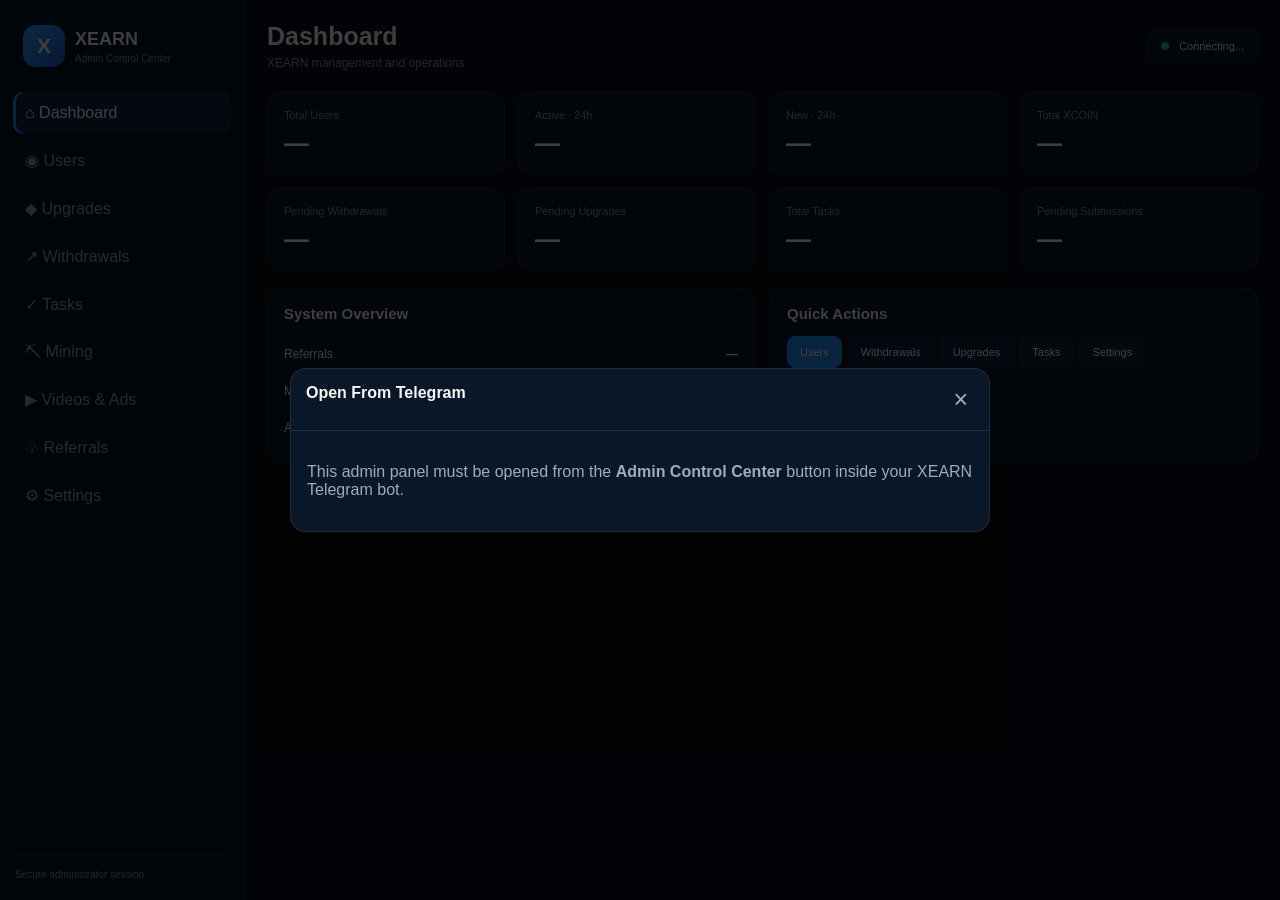
==== commit 6ee0f3e9: "Update admin.html" ====
--- a/admin.html
+++ b/admin.html
@@ -2,599 +2,568 @@
 <html lang="en">
 <head>
 <meta charset="UTF-8">
-<meta name="viewport" content="width=device-width, initial-scale=1.0">
-<title>XEARN Admin Control Center</title>
-
-<script src="https://telegram.org/js/telegram-web-app.js"></script>
+<meta name="viewport" content="width=device-width,initial-scale=1.0">
+<title>XEARN Admin</title>
 
 <style>
-*{
-  box-sizing:border-box;
-  margin:0;
-  padding:0;
-}
+:root{
+ --bg:#060d17;
+ --panel:#0b1624;
+ --panel2:#0f1d2e;
+ --line:#1b2d43;
+ --text:#f5f8fc;
+ --muted:#8297ae;
+ --blue:#2589ff;
+ --green:#19d58a;
+ --red:#ff586b;
+ --yellow:#f4c44e;
+}
+
+*{box-sizing:border-box}
 
 body{
-  font-family:Arial,Helvetica,sans-serif;
-  background:#f5f7fb;
-  color:#111827;
-}
-
-button,
-input,
-select{
-  font:inherit;
+ margin:0;
+ background:var(--bg);
+ color:var(--text);
+ font-family:Arial,Helvetica,sans-serif;
+}
+
+button,input,select,textarea{
+ font:inherit;
 }
 
 button{
-  cursor:pointer;
+ cursor:pointer;
 }
 
 .app{
-  min-height:100vh;
+ display:flex;
+ min-height:100vh;
 }
 
 /* SIDEBAR */
 
 .sidebar{
-  position:fixed;
-  left:0;
-  top:0;
-  bottom:0;
-  width:240px;
-  background:#111827;
-  color:white;
-  padding:20px 14px;
-  z-index:50;
+ width:245px;
+ position:fixed;
+ left:0;
+ top:0;
+ bottom:0;
+ background:#08121f;
+ border-right:1px solid var(--line);
+ padding:20px 13px;
+ z-index:20;
 }
 
 .logo{
-  font-size:24px;
-  font-weight:800;
-  padding:10px 12px 25px;
-}
-
-.logo span{
-  color:#22c55e;
+ display:flex;
+ align-items:center;
+ gap:10px;
+ padding:5px 10px 25px;
+}
+
+.logo-box{
+ width:42px;
+ height:42px;
+ border-radius:13px;
+ background:linear-gradient(135deg,#36a0ff,#155bd6);
+ display:grid;
+ place-items:center;
+ font-size:21px;
+ font-weight:900;
+}
+
+.logo strong{
+ font-size:18px;
+}
+
+.logo small{
+ display:block;
+ color:var(--muted);
+ font-size:10px;
+ margin-top:3px;
 }
 
 .nav{
-  display:flex;
-  flex-direction:column;
-  gap:6px;
+ display:grid;
+ gap:5px;
 }
 
 .nav button{
-  width:100%;
-  border:0;
-  background:transparent;
-  color:#cbd5e1;
-  padding:13px 14px;
-  border-radius:10px;
-  text-align:left;
-  font-weight:600;
+ width:100%;
+ border:0;
+ background:transparent;
+ color:#91a5bb;
+ padding:12px;
+ border-radius:10px;
+ text-align:left;
+ display:flex;
+ align-items:center;
+ gap:12px;
 }
 
 .nav button:hover,
 .nav button.active{
-  background:#1f2937;
+ background:#10243b;
+ color:white;
+}
+
+.nav button.active{
+ box-shadow:inset 3px 0 var(--blue);
+}
+
+.side-bottom{
+ position:absolute;
+ left:15px;
+ right:15px;
+ bottom:20px;
+ padding-top:14px;
+ border-top:1px solid var(--line);
+ color:var(--muted);
+ font-size:10px;
+}
+
+/* MAIN */
+
+.main{
+ margin-left:245px;
+ width:calc(100% - 245px);
+ padding:22px;
+ padding-bottom:80px;
+}
+
+.header{
+ display:flex;
+ justify-content:space-between;
+ align-items:center;
+ margin-bottom:22px;
+}
+
+.header h1{
+ margin:0;
+ font-size:25px;
+}
+
+.header p{
+ margin:5px 0 0;
+ color:var(--muted);
+ font-size:12px;
+}
+
+.admin{
+ background:var(--panel);
+ border:1px solid var(--line);
+ border-radius:10px;
+ padding:10px 13px;
+ font-size:11px;
+}
+
+.online{
+ display:inline-block;
+ width:8px;
+ height:8px;
+ border-radius:50%;
+ background:var(--green);
+ margin-right:7px;
+}
+
+/* PAGES */
+
+.page{
+ display:none;
+}
+
+.page.active{
+ display:block;
+}
+
+/* CARDS */
+
+.cards{
+ display:grid;
+ grid-template-columns:repeat(4,1fr);
+ gap:13px;
+ margin-bottom:17px;
+}
+
+.card{
+ background:var(--panel);
+ border:1px solid var(--line);
+ border-radius:14px;
+ padding:16px;
+}
+
+.metric-title{
+ color:var(--muted);
+ font-size:11px;
+}
+
+.metric{
+ font-size:25px;
+ font-weight:800;
+ margin-top:8px;
+}
+
+/* SECTIONS */
+
+.section-title{
+ display:flex;
+ justify-content:space-between;
+ align-items:center;
+ margin:0 0 14px;
+ font-size:15px;
+}
+
+.grid2{
+ display:grid;
+ grid-template-columns:1fr 1fr;
+ gap:15px;
+}
+
+/* BUTTONS */
+
+.btn{
+ border:1px solid var(--line);
+ background:#122238;
+ color:white;
+ padding:9px 12px;
+ border-radius:8px;
+ font-size:11px;
+}
+
+.btn:hover{
+ background:#18304c;
+}
+
+.btn.primary{
+ background:var(--blue);
+ border-color:var(--blue);
+}
+
+.btn.green{
+ color:var(--green);
+ border-color:#185d47;
+ background:#0d281f;
+}
+
+.btn.red{
+ color:#ff7180;
+ border-color:#612b35;
+ background:#291217;
+}
+
+.btn.yellow{
+ color:var(--yellow);
+ border-color:#655223;
+ background:#29220f;
+}
+
+/* TABLE */
+
+.table{
+ overflow:auto;
+ border:1px solid var(--line);
+ border-radius:11px;
+}
+
+table{
+ width:100%;
+ border-collapse:collapse;
+ min-width:750px;
+}
+
+th,td{
+ padding:11px;
+ border-bottom:1px solid var(--line);
+ text-align:left;
+ font-size:11px;
+ white-space:nowrap;
+}
+
+th{
+ background:#0a1523;
+ color:#91a6bd;
+}
+
+td{
+ color:#dce5ef;
+}
+
+.actions{
+ display:flex;
+ gap:6px;
+ flex-wrap:wrap;
+}
+
+/* FORM */
+
+.toolbar{
+ display:flex;
+ gap:8px;
+ flex-wrap:wrap;
+ margin-bottom:13px;
+}
+
+.input,
+.select,
+.textarea{
+ background:#081522;
+ border:1px solid var(--line);
+ color:white;
+ border-radius:8px;
+ padding:10px;
+ outline:none;
+}
+
+.input:focus,
+.select:focus,
+.textarea:focus{
+ border-color:var(--blue);
+}
+
+.input{
+ min-width:210px;
+}
+
+.textarea{
+ width:100%;
+ min-height:85px;
+ resize:vertical;
+}
+
+.form-grid{
+ display:grid;
+ grid-template-columns:1fr 1fr;
+ gap:11px;
+}
+
+.field label{
+ display:block;
+ color:var(--muted);
+ font-size:10px;
+ margin-bottom:5px;
+}
+
+.full{
+ grid-column:1/-1;
+}
+
+/* BADGES */
+
+.badge{
+ display:inline-block;
+ padding:4px 8px;
+ border-radius:20px;
+ font-size:9px;
+ font-weight:bold;
+}
+
+.blue{
+ background:#102d4e;
+ color:#66adff;
+}
+
+.green-b{
+ background:#0d3025;
+ color:#35dc99;
+}
+
+.red-b{
+ background:#35151b;
+ color:#ff7582;
+}
+
+.yellow-b{
+ background:#30270e;
+ color:#f5cc5d;
+}
+
+/* STATS */
+
+.stat{
+ display:flex;
+ justify-content:space-between;
+ padding:11px 0;
+ border-bottom:1px solid var(--line);
+ font-size:12px;
+}
+
+.stat:last-child{
+ border-bottom:0;
+}
+
+/* SETTINGS */
+
+.settings{
+ display:grid;
+ grid-template-columns:repeat(3,1fr);
+ gap:14px;
+}
+
+.toggle{
+ display:flex;
+ justify-content:space-between;
+ align-items:center;
+ padding:10px;
+ border:1px solid var(--line);
+ background:#081522;
+ border-radius:9px;
+ margin-bottom:9px;
+ font-size:11px;
+}
+
+.toggle input{
+ width:18px;
+ height:18px;
+ accent-color:var(--blue);
+}
+
+/* MODAL */
+
+.modal{
+ display:none;
+ position:fixed;
+ inset:0;
+ background:rgba(0,0,0,.75);
+ z-index:100;
+ align-items:center;
+ justify-content:center;
+ padding:15px;
+}
+
+.modal.show{
+ display:flex;
+}
+
+.modal-box{
+ width:min(700px,100%);
+ max-height:90vh;
+ overflow:auto;
+ background:#0b1726;
+ border:1px solid var(--line);
+ border-radius:15px;
+}
+
+.modal-head{
+ padding:15px;
+ border-bottom:1px solid var(--line);
+ display:flex;
+ justify-content:space-between;
+}
+
+.modal-head h2{
+ margin:0;
+ font-size:16px;
+}
+
+.close{
+ border:0;
+ background:none;
+ color:#9db0c4;
+ font-size:25px;
+}
+
+.modal-body{
+ padding:16px;
+}
+
+/* MOBILE */
+
+.mobile-nav{
+ display:none;
+}
+
+.empty{
+ text-align:center;
+ color:var(--muted);
+ padding:30px;
+}
+
+@media(max-width:1050px){
+ .cards{
+  grid-template-columns:repeat(2,1fr);
+ }
+
+ .settings{
+  grid-template-columns:1fr 1fr;
+ }
+}
+
+@media(max-width:700px){
+
+ .sidebar{
+  display:none;
+ }
+
+ .main{
+  margin:0;
+  width:100%;
+  padding:14px 11px 80px;
+ }
+
+ .header{
+  align-items:flex-start;
+ }
+
+ .header h1{
+  font-size:21px;
+ }
+
+ .admin{
+  font-size:9px;
+ }
+
+ .cards{
+  grid-template-columns:1fr 1fr;
+  gap:8px;
+ }
+
+ .card{
+  padding:13px;
+ }
+
+ .metric{
+  font-size:20px;
+ }
+
+ .grid2,
+ .settings,
+ .form-grid{
+  grid-template-columns:1fr;
+ }
+
+ .full{
+  grid-column:auto;
+ }
+
+ .mobile-nav{
+  position:fixed;
+  bottom:0;
+  left:0;
+  right:0;
+  display:flex;
+  background:#08121f;
+  border-top:1px solid var(--line);
+  z-index:30;
+ }
+
+ .mobile-nav button{
+  flex:1;
+  border:0;
+  background:none;
+  color:#8297ae;
+  padding:9px 3px;
+  font-size:9px;
+ }
+
+ .mobile-nav button.active{
   color:white;
-}
-
-.nav button.active{
-  border-left:3px solid #22c55e;
-}
-
-/* MAIN */
-
-.main{
-  margin-left:240px;
-  min-height:100vh;
-}
-
-.topbar{
-  height:70px;
-  background:white;
-  border-bottom:1px solid #e5e7eb;
-  display:flex;
-  align-items:center;
-  justify-content:space-between;
-  padding:0 25px;
-  position:sticky;
-  top:0;
-  z-index:40;
-}
-
-.top-title{
-  font-size:20px;
-  font-weight:800;
-}
-
-.admin-profile{
-  display:flex;
-  align-items:center;
-  gap:10px;
-}
-
-.avatar{
-  width:38px;
-  height:38px;
-  border-radius:50%;
-  background:#22c55e;
-  color:white;
-  display:flex;
-  align-items:center;
-  justify-content:center;
-  font-weight:800;
-}
-
-.admin-name{
-  font-weight:700;
-}
-
-.content{
-  padding:25px;
-}
-
-/* STATUS */
-
-.status{
-  padding:12px 15px;
-  border-radius:10px;
-  margin-bottom:20px;
-  font-size:14px;
-  font-weight:600;
-}
-
-.status.loading{
-  background:#fff7ed;
-  color:#c2410c;
-}
-
-.status.success{
-  background:#ecfdf5;
-  color:#047857;
-}
-
-.status.error{
-  background:#fef2f2;
-  color:#b91c1c;
-}
-
-/* SECTIONS */
-
-.section{
-  display:none;
-}
-
-.section.active{
-  display:block;
-}
-
-.page-header{
-  margin-bottom:22px;
-}
-
-.page-header h1{
-  font-size:26px;
-  margin-bottom:6px;
-}
-
-.page-header p{
-  color:#6b7280;
-}
-
-/* CARDS */
-
-.cards{
-  display:grid;
-  grid-template-columns:repeat(4,1fr);
-  gap:18px;
-  margin-bottom:25px;
-}
-
-.card{
-  background:white;
-  border:1px solid #e5e7eb;
-  border-radius:15px;
-  padding:20px;
-  box-shadow:0 2px 8px rgba(0,0,0,.03);
-}
-
-.card-label{
-  color:#6b7280;
-  font-size:13px;
-  margin-bottom:10px;
-}
-
-.card-value{
-  font-size:27px;
-  font-weight:800;
-}
-
-/* TABLE */
-
-.panel{
-  background:white;
-  border:1px solid #e5e7eb;
-  border-radius:15px;
-  overflow:hidden;
-  box-shadow:0 2px 8px rgba(0,0,0,.03);
-}
-
-.panel-header{
-  padding:18px 20px;
-  border-bottom:1px solid #e5e7eb;
-  display:flex;
-  align-items:center;
-  justify-content:space-between;
-  gap:15px;
-}
-
-.panel-title{
-  font-size:17px;
-  font-weight:800;
-}
-
-.table-wrap{
-  overflow-x:auto;
-}
-
-table{
+ }
+
+ .toolbar .input{
   width:100%;
-  border-collapse:collapse;
-  min-width:950px;
-}
-
-th,
-td{
-  padding:14px 15px;
-  text-align:left;
-  border-bottom:1px solid #f1f5f9;
-  font-size:13px;
-}
-
-th{
-  background:#f8fafc;
-  color:#64748b;
-  font-size:12px;
-  text-transform:uppercase;
-}
-
-tbody tr:hover{
-  background:#fafafa;
-}
-
-/* SEARCH */
-
-.search-box{
-  display:flex;
-  gap:10px;
-  width:100%;
-  max-width:450px;
-}
-
-.search-box input{
-  flex:1;
-  border:1px solid #d1d5db;
-  border-radius:9px;
-  padding:11px 13px;
-  outline:none;
-}
-
-.search-box input:focus{
-  border-color:#22c55e;
-}
-
-.btn{
-  border:0;
-  border-radius:9px;
-  padding:10px 14px;
-  font-weight:700;
-}
-
-.btn-primary{
-  background:#22c55e;
-  color:white;
-}
-
-.btn-dark{
-  background:#111827;
-  color:white;
-}
-
-.btn-danger{
-  background:#ef4444;
-  color:white;
-}
-
-.btn-warning{
-  background:#f59e0b;
-  color:white;
-}
-
-.btn-light{
-  background:#f1f5f9;
-  color:#334155;
-}
-
-.btn-small{
-  padding:7px 9px;
-  font-size:12px;
-}
-
-/* BADGES */
-
-.badge{
-  display:inline-flex;
-  padding:5px 9px;
-  border-radius:20px;
-  font-size:11px;
-  font-weight:800;
-}
-
-.badge-green{
-  background:#dcfce7;
-  color:#166534;
-}
-
-.badge-red{
-  background:#fee2e2;
-  color:#991b1b;
-}
-
-.badge-yellow{
-  background:#fef3c7;
-  color:#92400e;
-}
-
-.badge-blue{
-  background:#dbeafe;
-  color:#1d4ed8;
-}
-
-/* USER */
-
-.user-name{
-  font-weight:700;
-}
-
-.user-sub{
-  color:#64748b;
-  font-size:11px;
-  margin-top:3px;
-}
-
-.actions{
-  display:flex;
-  gap:6px;
-  flex-wrap:wrap;
-}
-
-/* EMPTY */
-
-.empty{
-  text-align:center;
-  padding:50px 20px;
-  color:#64748b;
-}
-
-/* MODAL */
-
-.modal{
-  position:fixed;
-  inset:0;
-  background:rgba(15,23,42,.6);
-  display:none;
-  align-items:center;
-  justify-content:center;
-  padding:20px;
-  z-index:100;
-}
-
-.modal.show{
-  display:flex;
-}
-
-.modal-box{
-  background:white;
-  width:100%;
-  max-width:600px;
-  max-height:90vh;
-  overflow:auto;
-  border-radius:16px;
-}
-
-.modal-header{
-  padding:20px;
-  border-bottom:1px solid #e5e7eb;
-  display:flex;
-  justify-content:space-between;
-  align-items:center;
-}
-
-.modal-title{
-  font-size:19px;
-  font-weight:800;
-}
-
-.close{
-  border:0;
-  background:#f1f5f9;
-  width:35px;
-  height:35px;
-  border-radius:50%;
-}
-
-.modal-body{
-  padding:20px;
-}
-
-.user-details{
-  display:grid;
-  grid-template-columns:1fr 1fr;
-  gap:12px;
-}
-
-.detail{
-  background:#f8fafc;
-  padding:13px;
-  border-radius:10px;
-}
-
-.detail-label{
-  font-size:11px;
-  color:#64748b;
-  margin-bottom:5px;
-}
-
-.detail-value{
-  font-weight:700;
-  word-break:break-word;
-}
-
-.form-group{
-  margin-bottom:15px;
-}
-
-.form-group label{
-  display:block;
-  font-size:13px;
-  font-weight:700;
-  margin-bottom:7px;
-}
-
-.form-group input,
-.form-group select{
-  width:100%;
-  border:1px solid #d1d5db;
-  border-radius:9px;
-  padding:11px;
-  outline:none;
-  background:white;
-}
-
-.modal-actions{
-  display:flex;
-  gap:10px;
-  margin-top:20px;
-  flex-wrap:wrap;
-}
-
-/* MOBILE NAV */
-
-.mobile-nav{
-  display:none;
-}
-
-/* LOADER */
-
-.loader{
-  padding:35px;
-  text-align:center;
-  color:#64748b;
-}
-
-/* RESPONSIVE */
-
-@media(max-width:1000px){
-
-  .cards{
-    grid-template-columns:repeat(2,1fr);
-  }
-
-}
-
-@media(max-width:700px){
-
-  .sidebar{
-    display:none;
-  }
-
-  .main{
-    margin-left:0;
-    padding-bottom:75px;
-  }
-
-  .topbar{
-    padding:0 15px;
-    height:62px;
-  }
-
-  .content{
-    padding:16px;
-  }
-
-  .cards{
-    grid-template-columns:1fr 1fr;
-    gap:10px;
-  }
-
-  .card{
-    padding:15px;
-  }
-
-  .card-value{
-    font-size:21px;
-  }
-
-  .admin-name{
-    display:none;
-  }
-
-  .panel-header{
-    align-items:flex-start;
-    flex-direction:column;
-  }
-
-  .search-box{
-    max-width:none;
-  }
-
-  .mobile-nav{
-    position:fixed;
-    display:grid;
-    grid-template-columns:repeat(5,1fr);
-    left:0;
-    right:0;
-    bottom:0;
-    height:66px;
-    background:white;
-    border-top:1px solid #e5e7eb;
-    z-index:90;
-  }
-
-  .mobile-nav button{
-    border:0;
-    background:white;
-    color:#64748b;
-    font-size:11px;
-    font-weight:700;
-  }
-
-  .mobile-nav button.active{
-    color:#16a34a;
-  }
-
-  .user-details{
-    grid-template-columns:1fr;
-  }
-
-}
-
-@media(max-width:430px){
-
-  .cards{
-    grid-template-columns:1fr 1fr;
-  }
-
-  .card-label{
-    font-size:11px;
-  }
-
-  .card-value{
-    font-size:18px;
-  }
+  min-width:0;
+ }
 
 }
 </style>
@@ -608,1933 +577,3271 @@
 
 <aside class="sidebar">
 
-  <div class="logo">
-    XE<span>ARN</span>
+<div class="logo">
+ <div class="logo-box">X</div>
+ <div>
+  <strong>XEARN</strong>
+  <small>Admin Control Center</small>
+ </div>
+</div>
+
+<div class="nav">
+
+<button class="active" data-page="dashboard">⌂ Dashboard</button>
+<button data-page="users">◉ Users</button>
+<button data-page="upgrades">◆ Upgrades</button>
+<button data-page="withdrawals">↗ Withdrawals</button>
+<button data-page="tasks">✓ Tasks</button>
+<button data-page="mining">⛏ Mining</button>
+<button data-page="ads">▶ Videos & Ads</button>
+<button data-page="referrals">♧ Referrals</button>
+<button data-page="settings">⚙ Settings</button>
+
+</div>
+
+<div class="side-bottom">
+Secure administrator session
+</div>
+
+</aside>
+
+
+<!-- MAIN -->
+
+<main class="main">
+
+<header class="header">
+
+<div>
+<h1 id="pageTitle">Dashboard</h1>
+<p>XEARN management and operations</p>
+</div>
+
+<div class="admin">
+<span class="online"></span>
+<span id="adminName">Connecting...</span>
+</div>
+
+</header>
+
+
+<!-- DASHBOARD -->
+
+<section class="page active" id="page-dashboard">
+
+<div class="cards">
+
+<div class="card">
+<div class="metric-title">Total Users</div>
+<div class="metric" id="totalUsers">—</div>
+</div>
+
+<div class="card">
+<div class="metric-title">Active · 24h</div>
+<div class="metric" id="activeUsers">—</div>
+</div>
+
+<div class="card">
+<div class="metric-title">New · 24h</div>
+<div class="metric" id="newUsers">—</div>
+</div>
+
+<div class="card">
+<div class="metric-title">Total XCOIN</div>
+<div class="metric" id="totalXcoin">—</div>
+</div>
+
+<div class="card">
+<div class="metric-title">Pending Withdrawals</div>
+<div class="metric" id="pendingWithdrawals">—</div>
+</div>
+
+<div class="card">
+<div class="metric-title">Pending Upgrades</div>
+<div class="metric" id="pendingUpgrades">—</div>
+</div>
+
+<div class="card">
+<div class="metric-title">Total Tasks</div>
+<div class="metric" id="totalTasks">—</div>
+</div>
+
+<div class="card">
+<div class="metric-title">Pending Submissions</div>
+<div class="metric" id="pendingSubmissions">—</div>
+</div>
+
+</div>
+
+
+<div class="grid2">
+
+<div class="card">
+
+<h3 class="section-title">
+System Overview
+</h3>
+
+<div class="stat">
+<span>Referrals</span>
+<b id="totalReferrals">—</b>
+</div>
+
+<div class="stat">
+<span>Mining records</span>
+<b id="totalMining">—</b>
+</div>
+
+<div class="stat">
+<span>Ad watches</span>
+<b id="totalAds">—</b>
+</div>
+
+</div>
+
+
+<div class="card">
+
+<h3 class="section-title">
+Quick Actions
+</h3>
+
+<div class="actions">
+
+<button class="btn primary" onclick="openPage('users')">
+Users
+</button>
+
+<button class="btn" onclick="openPage('withdrawals')">
+Withdrawals
+</button>
+
+<button class="btn" onclick="openPage('upgrades')">
+Upgrades
+</button>
+
+<button class="btn" onclick="openPage('tasks')">
+Tasks
+</button>
+
+<button class="btn" onclick="openPage('settings')">
+Settings
+</button>
+
+</div>
+
+</div>
+
+</div>
+
+</section>
+
+
+<!-- USERS -->
+
+<section class="page" id="page-users">
+
+<div class="card">
+
+<div class="toolbar">
+
+<input
+class="input"
+id="userSearch"
+placeholder="Search username, name or Telegram ID"
+>
+
+<button class="btn primary" onclick="loadUsers()">
+Search
+</button>
+
+<button class="btn" onclick="loadUsers()">
+Refresh
+</button>
+
+</div>
+
+<div class="table">
+
+<table>
+
+<thead>
+<tr>
+<th>User</th>
+<th>Telegram ID</th>
+<th>Tier</th>
+<th>Balance</th>
+<th>Total Earned</th>
+<th>Today</th>
+<th>Status</th>
+<th>Action</th>
+</tr>
+</thead>
+
+<tbody id="usersBody"></tbody>
+
+</table>
+
+</div>
+
+</div>
+
+</section>
+
+
+<!-- UPGRADES -->
+
+<section class="page" id="page-upgrades">
+
+<div class="card">
+
+<div class="toolbar">
+
+<select class="select" id="upgradeStatus" onchange="loadUpgrades()">
+<option value="">All</option>
+<option value="pending">Pending</option>
+<option value="approved">Approved</option>
+<option value="rejected">Rejected</option>
+</select>
+
+<button class="btn" onclick="loadUpgrades()">
+Refresh
+</button>
+
+</div>
+
+<div class="table">
+
+<table>
+
+<thead>
+<tr>
+<th>User</th>
+<th>Current</th>
+<th>Requested</th>
+<th>Amount</th>
+<th>Asset</th>
+<th>Network</th>
+<th>TXID</th>
+<th>Status</th>
+<th>Action</th>
+</tr>
+</thead>
+
+<tbody id="upgradesBody"></tbody>
+
+</table>
+
+</div>
+
+</div>
+
+</section>
+
+
+<!-- WITHDRAWALS -->
+
+<section class="page" id="page-withdrawals">
+
+<div class="card">
+
+<div class="toolbar">
+
+<select class="select" id="withdrawStatus" onchange="loadWithdrawals()">
+<option value="">All</option>
+<option value="pending">Pending</option>
+<option value="paid">Paid</option>
+<option value="cancelled">Cancelled</option>
+<option value="rejected">Rejected</option>
+</select>
+
+<button class="btn" onclick="loadWithdrawals()">
+Refresh
+</button>
+
+</div>
+
+<div class="table">
+
+<table>
+
+<thead>
+<tr>
+<th>User</th>
+<th>XCOIN</th>
+<th>Fee</th>
+<th>USDT</th>
+<th>Address</th>
+<th>Network</th>
+<th>Status</th>
+<th>Date</th>
+<th>Action</th>
+</tr>
+</thead>
+
+<tbody id="withdrawalsBody"></tbody>
+
+</table>
+
+</div>
+
+</div>
+
+</section>
+
+
+<!-- TASKS -->
+
+<section class="page" id="page-tasks">
+
+<div class="grid2">
+
+<div class="card">
+
+<h3 class="section-title">
+Create Task
+</h3>
+
+<div class="form-grid">
+
+<div class="field">
+<label>Task title</label>
+<input class="input" id="taskTitle">
+</div>
+
+<div class="field">
+<label>Task type</label>
+<select class="select" id="taskType">
+<option value="general">General</option>
+<option value="visit">Visit</option>
+<option value="community">Community</option>
+<option value="social">Social</option>
+<option value="survey">Survey</option>
+<option value="offer">Offer</option>
+</select>
+</div>
+
+<div class="field full">
+<label>Description</label>
+<textarea class="textarea" id="taskDescription"></textarea>
+</div>
+
+<div class="field full">
+<label>Task URL</label>
+<input class="input" style="width:100%" id="taskUrl">
+</div>
+
+<div class="field">
+<label>Reward XCOIN</label>
+<input class="input" type="number" id="taskReward" value="0">
+</div>
+
+<div class="field">
+<label>Daily limit</label>
+<input class="input" type="number" id="taskDaily" value="0">
+</div>
+
+<div class="field">
+<label>Total limit</label>
+<input class="input" type="number" id="taskTotal" value="0">
+</div>
+
+<div class="field">
+<label>Enabled</label>
+<select class="select" id="taskEnabled">
+<option value="true">Yes</option>
+<option value="false">No</option>
+</select>
+</div>
+
+<div class="field">
+<label>Requires proof</label>
+<select class="select" id="taskProof">
+<option value="false">No</option>
+<option value="true">Yes</option>
+</select>
+</div>
+
+<div class="field">
+<label>Auto approve</label>
+<select class="select" id="taskAuto">
+<option value="false">No</option>
+<option value="true">Yes</option>
+</select>
+</div>
+
+</div>
+
+<br>
+
+<button class="btn primary" onclick="createTask()">
+Create Task
+</button>
+
+</div>
+
+
+<div class="card">
+
+<h3 class="section-title">
+Task Submissions
+</h3>
+
+<div class="toolbar">
+
+<select class="select" id="submissionStatus" onchange="loadSubmissions()">
+<option value="">All</option>
+<option value="pending">Pending</option>
+<option value="approved">Approved</option>
+<option value="rejected">Rejected</option>
+</select>
+
+<button class="btn" onclick="loadSubmissions()">
+Refresh
+</button>
+
+</div>
+
+<div id="submissions"></div>
+
+</div>
+
+</div>
+
+<br>
+
+<div class="card">
+
+<h3 class="section-title">
+Tasks
+</h3>
+
+<div class="table">
+
+<table>
+
+<thead>
+<tr>
+<th>Title</th>
+<th>Type</th>
+<th>Reward</th>
+<th>Daily</th>
+<th>Total</th>
+<th>Completed</th>
+<th>Proof</th>
+<th>Status</th>
+<th>Action</th>
+</tr>
+</thead>
+
+<tbody id="tasksBody"></tbody>
+
+</table>
+
+</div>
+
+</div>
+
+</section>
+
+
+<!-- MINING -->
+
+<section class="page" id="page-mining">
+
+<div class="card">
+
+<h3 class="section-title">
+Mining Settings
+<button class="btn" onclick="loadMining()">Refresh</button>
+</h3>
+
+<div id="miningSettings"></div>
+
+</div>
+
+</section>
+
+
+<!-- ADS -->
+
+<section class="page" id="page-ads">
+
+<div class="card">
+
+<h3 class="section-title">
+Videos & Ads
+<button class="btn" onclick="loadAds()">Refresh</button>
+</h3>
+
+<div id="adSettings"></div>
+
+</div>
+
+</section>
+
+
+<!-- REFERRALS -->
+
+<section class="page" id="page-referrals">
+
+<div class="grid2">
+
+<div class="card">
+
+<h3 class="section-title">
+Referral Settings
+</h3>
+
+<div id="referralSettings"></div>
+
+</div>
+
+
+<div class="card">
+
+<h3 class="section-title">
+Recent Referrals
+</h3>
+
+<div class="table">
+
+<table>
+
+<thead>
+<tr>
+<th>Referrer</th>
+<th>Referred</th>
+<th>Reward</th>
+<th>Rewarded</th>
+<th>Date</th>
+</tr>
+</thead>
+
+<tbody id="referralsBody"></tbody>
+
+</table>
+
+</div>
+
+</div>
+
+</div>
+
+</section>
+
+
+<!-- SETTINGS -->
+
+<section class="page" id="page-settings">
+
+<div class="settings">
+
+<div class="card">
+
+<h3 class="section-title">
+Economy
+</h3>
+
+<div id="economy"></div>
+
+</div>
+
+<div class="card">
+
+<h3 class="section-title">
+Withdrawals
+</h3>
+
+<div id="withdrawalSettings"></div>
+
+</div>
+
+<div class="card">
+
+<h3 class="section-title">
+Global Controls
+</h3>
+
+<div id="globalSettings"></div>
+
+</div>
+
+</div>
+
+</section>
+
+</main>
+
+</div>
+
+
+<!-- MOBILE NAV -->
+
+<div class="mobile-nav">
+
+<button data-page="dashboard">⌂<br>Home</button>
+<button data-page="users">◉<br>Users</button>
+<button data-page="tasks">✓<br>Tasks</button>
+<button data-page="withdrawals">↗<br>Pay</button>
+<button data-page="settings">⚙<br>Settings</button>
+
+</div>
+
+
+<!-- MODAL -->
+
+<div class="modal" id="modal">
+
+<div class="modal-box">
+
+<div class="modal-head">
+<h2 id="modalTitle">Details</h2>
+<button class="close" onclick="closeModal()">×</button>
+</div>
+
+<div class="modal-body" id="modalBody"></div>
+
+</div>
+
+</div>
+
+
+<script>
+
+const API=
+"https://ynrqdbdgjzmucqcfsyvi.supabase.co/functions/v1/admin-api";
+
+let initData="";
+
+
+/* HELPERS */
+
+const $=id=>document.getElementById(id);
+
+function escapeHTML(value){
+
+ return String(value??"")
+ .replace(/&/g,"&amp;")
+ .replace(/</g,"&lt;")
+ .replace(/>/g,"&gt;")
+ .replace(/"/g,"&quot;")
+ .replace(/'/g,"&#039;");
+
+}
+
+function number(value){
+
+ return Number(value||0).toLocaleString();
+
+}
+
+function date(value){
+
+ if(!value) return "—";
+
+ return new Date(value).toLocaleString();
+
+}
+
+function badge(value){
+
+ let v=String(value||"").toLowerCase();
+
+ let cls="blue";
+
+ if(["approved","paid","active","enabled"].includes(v))
+ cls="green-b";
+
+ if(["rejected","cancelled","blocked"].includes(v))
+ cls="red-b";
+
+ if(v==="pending")
+ cls="yellow-b";
+
+ return `<span class="badge ${cls}">
+ ${escapeHTML(value||"—")}
+ </span>`;
+
+}
+
+
+function toast(message){
+
+ alert(message);
+
+}
+
+
+function showModal(title,html){
+
+ $("modalTitle").textContent=title;
+
+ $("modalBody").innerHTML=html;
+
+ $("modal").classList.add("show");
+
+}
+
+
+function closeModal(){
+
+ $("modal").classList.remove("show");
+
+}
+
+
+/* API */
+
+async function api(action,data={}){
+
+ if(!initData){
+
+  throw new Error(
+   "Telegram session not available."
+  );
+
+ }
+
+ const response=await fetch(API,{
+
+  method:"POST",
+
+  headers:{
+   "Content-Type":"application/json"
+  },
+
+  body:JSON.stringify({
+
+   action,
+   initData,
+   ...data
+
+  })
+
+ });
+
+ const result=
+ await response.json();
+
+ if(!response.ok || result.success===false){
+
+  throw new Error(
+   result.error ||
+   "Request failed"
+  );
+
+ }
+
+ return result;
+
+}
+
+
+/* NAVIGATION */
+
+function openPage(page){
+
+ document
+ .querySelectorAll(".page")
+ .forEach(x=>x.classList.remove("active"));
+
+ $("page-"+page)
+ .classList.add("active");
+
+ document
+ .querySelectorAll("[data-page]")
+ .forEach(x=>{
+
+  x.classList.toggle(
+   "active",
+   x.dataset.page===page
+  );
+
+ });
+
+ const titles={
+  dashboard:"Dashboard",
+  users:"Users",
+  upgrades:"Upgrades",
+  withdrawals:"Withdrawals",
+  tasks:"Tasks",
+  mining:"Mining",
+  ads:"Videos & Ads",
+  referrals:"Referrals",
+  settings:"Settings"
+ };
+
+ $("pageTitle").textContent=
+ titles[page]||page;
+
+
+ if(page==="dashboard")
+ loadDashboard();
+
+ if(page==="users")
+ loadUsers();
+
+ if(page==="upgrades")
+ loadUpgrades();
+
+ if(page==="withdrawals")
+ loadWithdrawals();
+
+ if(page==="tasks"){
+  loadTasks();
+  loadSubmissions();
+ }
+
+ if(page==="mining")
+ loadMining();
+
+ if(page==="ads")
+ loadAds();
+
+ if(page==="referrals"){
+  loadReferralSettings();
+  loadReferrals();
+ }
+
+ if(page==="settings")
+ loadSettings();
+
+}
+
+
+document
+.querySelectorAll("[data-page]")
+.forEach(button=>{
+
+ button.onclick=()=>{
+  openPage(
+   button.dataset.page
+  );
+ };
+
+});
+
+
+/* INIT */
+
+async function init(){
+
+ try{
+
+  if(
+   window.Telegram &&
+   Telegram.WebApp
+  ){
+
+   Telegram.WebApp.ready();
+
+   Telegram.WebApp.expand();
+
+   initData=
+    Telegram.WebApp.initData ||
+    "";
+
+  }
+
+  if(!initData){
+
+   showModal(
+    "Open From Telegram",
+    `
+    <p style="color:#9aadc1">
+    This admin panel must be opened
+    from the <b>Admin Control Center</b>
+    button inside your XEARN Telegram bot.
+    </p>
+    `
+   );
+
+   return;
+
+  }
+
+
+  const result=
+   await api("dashboard");
+
+
+  $("adminName").textContent=
+   "@"+
+   (
+    result.admin.username ||
+    result.admin.first_name ||
+    result.admin.telegram_id
+   );
+
+
+  renderDashboard(
+   result.dashboard
+  );
+
+
+ }catch(error){
+
+  $("adminName").textContent=
+   "Access denied";
+
+  showModal(
+   "Admin Access Error",
+   `<p style="color:#ff7180">
+   ${escapeHTML(error.message)}
+   </p>`
+  );
+
+ }
+
+}
+
+
+/* DASHBOARD */
+
+function renderDashboard(data){
+
+ $("totalUsers").textContent=
+  number(data.total_users);
+
+ $("activeUsers").textContent=
+  number(data.active_users);
+
+ $("newUsers").textContent=
+  number(data.new_users);
+
+ $("totalXcoin").textContent=
+  number(data.total_xcoin);
+
+ $("pendingWithdrawals").textContent=
+  number(data.pending_withdrawals);
+
+ $("pendingUpgrades").textContent=
+  number(data.pending_upgrades);
+
+ $("totalTasks").textContent=
+  number(data.total_tasks);
+
+ $("pendingSubmissions").textContent=
+  number(data.pending_task_submissions);
+
+ $("totalReferrals").textContent=
+  number(data.total_referrals);
+
+ $("totalMining").textContent=
+  number(data.total_mining_records);
+
+ $("totalAds").textContent=
+  number(data.total_ad_watches);
+
+}
+
+
+async function loadDashboard(){
+
+ try{
+
+  const result=
+   await api("dashboard");
+
+  renderDashboard(
+   result.dashboard
+  );
+
+ }catch(e){
+
+  console.error(e);
+
+ }
+
+}
+
+
+/* USERS */
+
+async function loadUsers(){
+
+ const body=$("usersBody");
+
+ body.innerHTML=
+ `<tr>
+ <td colspan="8" class="empty">
+ Loading users...
+ </td>
+ </tr>`;
+
+ try{
+
+  const result=
+   await api(
+    "users",
+    {
+     search:
+      $("userSearch").value
+   }
+   );
+
+
+  if(!result.users.length){
+
+   body.innerHTML=
+   `<tr>
+   <td colspan="8" class="empty">
+   No users found
+   </td>
+   </tr>`;
+
+   return;
+
+  }
+
+
+  body.innerHTML=
+   result.users
+   .map(user=>`
+
+   <tr>
+
+   <td>
+    <b>
+    ${escapeHTML(
+     (user.first_name||"")+" "+
+     (user.last_name||"")
+    )}
+    </b>
+    <br>
+    <small style="color:#72869d">
+    @${escapeHTML(
+     user.username||
+     "no_username"
+    )}
+    </small>
+   </td>
+
+   <td>
+    ${escapeHTML(
+     user.telegram_id
+    )}
+   </td>
+
+   <td>
+    ${badge(user.tier)}
+   </td>
+
+   <td>
+    ${number(
+     user.balance_xcoin
+    )}
+   </td>
+
+   <td>
+    ${number(
+     user.total_earned_xcoin
+    )}
+   </td>
+
+   <td>
+    ${number(
+     user.tasks_completed_today
+    )}
+    tasks
+    /
+    ${number(
+     user.videos_watched_today
+    )}
+    videos
+   </td>
+
+   <td>
+    ${
+     user.is_blocked
+     ?badge("blocked")
+     :badge("active")
+    }
+   </td>
+
+   <td>
+    <button
+    class="btn"
+    onclick="manageUser(${user.telegram_id})">
+    Manage
+    </button>
+   </td>
+
+   </tr>
+
+   `)
+   .join("");
+
+ }catch(e){
+
+  body.innerHTML=
+  `<tr>
+  <td colspan="8" class="empty">
+  ${escapeHTML(e.message)}
+  </td>
+  </tr>`;
+
+ }
+
+}
+
+
+/* USER MODAL */
+
+async function manageUser(id){
+
+ try{
+
+  const result=
+   await api(
+    "user",
+    {
+     telegram_id:id
+    }
+   );
+
+  const u=result.user;
+
+
+  showModal(
+   "Manage User",
+
+   `
+
+   <div class="stat">
+   <span>Telegram ID</span>
+   <b>${escapeHTML(u.telegram_id)}</b>
+   </div>
+
+   <div class="stat">
+   <span>Name</span>
+   <b>
+   ${escapeHTML(
+    (u.first_name||"")+" "+
+    (u.last_name||"")
+   )}
+   </b>
+   </div>
+
+   <div class="stat">
+   <span>Username</span>
+   <b>
+   @${escapeHTML(
+    u.username||"—"
+   )}
+   </b>
+   </div>
+
+   <div class="stat">
+   <span>Country</span>
+   <b>
+   ${escapeHTML(
+    u.country||"—"
+   )}
+   </b>
+   </div>
+
+   <div class="stat">
+   <span>Balance</span>
+   <b>
+   ${number(u.balance_xcoin)}
+   XCOIN
+   </b>
+   </div>
+
+   <div class="stat">
+   <span>Total earned</span>
+   <b>
+   ${number(u.total_earned_xcoin)}
+   XCOIN
+   </b>
+   </div>
+
+   <br>
+
+   <div class="form-grid">
+
+   <div class="field">
+   <label>Balance XCOIN</label>
+
+   <input
+   class="input"
+   id="newBalance"
+   type="number"
+   value="${escapeHTML(
+    u.balance_xcoin
+   )}">
+   </div>
+
+
+   <div class="field">
+   <label>Tier</label>
+
+   <select
+   class="select"
+   id="newTier">
+
+   <option ${
+    u.tier==="FREE"
+    ?"selected":""
+   }>
+   FREE
+   </option>
+
+   <option ${
+    u.tier==="BRONZE"
+    ?"selected":""
+   }>
+   BRONZE
+   </option>
+
+   <option ${
+    u.tier==="SILVER"
+    ?"selected":""
+   }>
+   SILVER
+   </option>
+
+   <option ${
+    u.tier==="GOLD"
+    ?"selected":""
+   }>
+   GOLD
+   </option>
+
+   </select>
+
+   </div>
+
+   </div>
+
+   <br>
+
+   <div class="actions">
+
+   <button
+   class="btn primary"
+   onclick="saveUser(${id})">
+   Save
+   </button>
+
+   <button
+   class="btn ${
+    u.is_blocked
+    ?"green"
+    :"red"
+   }"
+   onclick="changeUser(
+    ${id},
+    'is_blocked',
+    ${!u.is_blocked}
+   )">
+
+   ${
+    u.is_blocked
+    ?"Unban"
+    :"Ban"
+   }
+
+   </button>
+
+
+   <button
+   class="btn yellow"
+   onclick="changeUser(
+    ${id},
+    'withdrawals_locked',
+    ${!u.withdrawals_locked}
+   )">
+
+   ${
+    u.withdrawals_locked
+    ?"Unlock withdrawals"
+    :"Lock withdrawals"
+   }
+
+   </button>
+
+
+   <button
+   class="btn yellow"
+   onclick="changeUser(
+    ${id},
+    'earning_disabled',
+    ${!u.earning_disabled}
+   )">
+
+   ${
+    u.earning_disabled
+    ?"Enable earning"
+    :"Disable earning"
+   }
+
+   </button>
+
+
+   <button
+   class="btn"
+   onclick="resetDaily(${id})">
+
+   Reset daily limits
+
+   </button>
+
+   </div>
+
+   `
+  );
+
+ }catch(e){
+
+  alert(e.message);
+
+ }
+
+}
+
+
+async function saveUser(id){
+
+ try{
+
+  await api(
+   "update_user",
+   {
+    telegram_id:id,
+
+    changes:{
+     balance_xcoin:
+      Number(
+       $("newBalance").value
+      ),
+
+     tier:
+      $("newTier").value
+    }
+
+   }
+  );
+
+  closeModal();
+
+  loadUsers();
+
+  toast("User updated");
+
+ }catch(e){
+
+  toast(e.message);
+
+ }
+
+}
+
+
+async function changeUser(
+ id,
+ field,
+ value
+){
+
+ try{
+
+  await api(
+   "update_user",
+   {
+    telegram_id:id,
+
+    changes:{
+     [field]:value
+    }
+
+   }
+  );
+
+  closeModal();
+
+  loadUsers();
+
+  toast("User updated");
+
+ }catch(e){
+
+  toast(e.message);
+
+ }
+
+}
+
+
+async function resetDaily(id){
+
+ try{
+
+  await api(
+   "reset_daily",
+   {
+    telegram_id:id
+   }
+  );
+
+  closeModal();
+
+  loadUsers();
+
+  toast("Daily limits reset");
+
+ }catch(e){
+
+  toast(e.message);
+
+ }
+
+}
+
+
+/* UPGRADES */
+
+async function loadUpgrades(){
+
+ const body=
+  $("upgradesBody");
+
+ body.innerHTML=
+ `<tr>
+ <td colspan="9"
+ class="empty">
+ Loading...
+ </td>
+ </tr>`;
+
+ try{
+
+  const result=
+   await api(
+    "upgrades",
+    {
+     status:
+      $("upgradeStatus").value
+    }
+   );
+
+
+  if(!result.upgrades.length){
+
+   body.innerHTML=
+   `<tr>
+   <td colspan="9"
+   class="empty">
+   No upgrade orders
+   </td>
+   </tr>`;
+
+   return;
+
+  }
+
+
+  body.innerHTML=
+   result.upgrades
+   .map(order=>`
+
+   <tr>
+
+   <td>
+   ${escapeHTML(
+    order.telegram_id
+   )}
+   </td>
+
+   <td>
+   ${badge(order.current_tier)}
+   </td>
+
+   <td>
+   ${badge(order.requested_tier)}
+   </td>
+
+   <td>
+   $${number(
+    order.amount_usd
+   )}
+   </td>
+
+   <td>
+   ${escapeHTML(
+    order.payment_asset
+   )}
+   </td>
+
+   <td>
+   ${escapeHTML(
+    order.payment_network
+   )}
+   </td>
+
+   <td title="${escapeHTML(
+    order.txid||""
+   )}">
+   ${escapeHTML(
+    (order.txid||"")
+    .slice(0,16)
+   )||"—"}
+   </td>
+
+   <td>
+   ${badge(order.status)}
+   </td>
+
+   <td>
+
+   ${
+    order.status==="pending"
+
+    ?
+
+    `
+    <div class="actions">
+
+    <button
+    class="btn green"
+    onclick="approveUpgrade('${order.id}')">
+    Approve
+    </button>
+
+    <button
+    class="btn red"
+    onclick="rejectUpgrade('${order.id}')">
+    Reject
+    </button>
+
+    </div>
+    `
+
+    :"—"
+   }
+
+   </td>
+
+   </tr>
+
+   `)
+   .join("");
+
+ }catch(e){
+
+  body.innerHTML=
+  `<tr>
+  <td colspan="9"
+  class="empty">
+  ${escapeHTML(e.message)}
+  </td>
+  </tr>`;
+
+ }
+
+}
+
+
+async function approveUpgrade(id){
+
+ const note=
+  prompt(
+   "Admin note:",
+   "Payment verified"
+  );
+
+ if(note===null)return;
+
+ try{
+
+  await api(
+   "approve_upgrade",
+   {
+    order_id:id,
+    admin_note:note
+   }
+  );
+
+  loadUpgrades();
+
+  toast("Upgrade approved");
+
+ }catch(e){
+
+  toast(e.message);
+
+ }
+
+}
+
+
+async function rejectUpgrade(id){
+
+ const note=
+  prompt(
+   "Reason for rejection:"
+  );
+
+ if(note===null)return;
+
+ try{
+
+  await api(
+   "reject_upgrade",
+   {
+    order_id:id,
+    admin_note:note
+   }
+  );
+
+  loadUpgrades();
+
+  toast("Upgrade rejected");
+
+ }catch(e){
+
+  toast(e.message);
+
+ }
+
+}
+
+
+/* WITHDRAWALS */
+
+async function loadWithdrawals(){
+
+ const body=
+  $("withdrawalsBody");
+
+ body.innerHTML=
+ `<tr>
+ <td colspan="9"
+ class="empty">
+ Loading...
+ </td>
+ </tr>`;
+
+ try{
+
+  const result=
+   await api(
+    "withdrawals",
+    {
+     status:
+      $("withdrawStatus").value
+    }
+   );
+
+
+  if(!result.withdrawals.length){
+
+   body.innerHTML=
+   `<tr>
+   <td colspan="9"
+   class="empty">
+   No withdrawals
+   </td>
+   </tr>`;
+
+   return;
+
+  }
+
+
+  body.innerHTML=
+   result.withdrawals
+   .map(w=>{
+
+    const u=
+     w.users||{};
+
+    return `
+
+    <tr>
+
+    <td>
+    ${escapeHTML(
+     u.first_name||
+     "User"
+    )}
+    <br>
+    <small>
+    ${escapeHTML(
+     u.telegram_id||""
+    )}
+    </small>
+    </td>
+
+    <td>
+    ${number(
+     w.amount_xcoin
+    )}
+    </td>
+
+    <td>
+    ${number(
+     w.fee_xcoin
+    )}
+    </td>
+
+    <td>
+    ${escapeHTML(
+     w.usdt_amount
+    )}
+    </td>
+
+    <td title="${escapeHTML(
+     w.address
+    )}">
+    ${escapeHTML(
+     (w.address||"")
+     .slice(0,18)
+    )}
+    </td>
+
+    <td>
+    ${escapeHTML(
+     w.network
+    )}
+    </td>
+
+    <td>
+    ${badge(w.status)}
+    </td>
+
+    <td>
+    ${date(w.created_at)}
+    </td>
+
+    <td>
+
+    ${
+     w.status==="pending"
+
+     ?
+
+     `
+     <div class="actions">
+
+     <button
+     class="btn green"
+     onclick="markPaid('${w.id}')">
+     Paid
+     </button>
+
+     <button
+     class="btn red"
+     onclick="cancelWithdrawal('${w.id}')">
+     Cancel
+     </button>
+
+     </div>
+     `
+
+     :"—"
+    }
+
+    </td>
+
+    </tr>
+
+    `;
+
+   })
+   .join("");
+
+ }catch(e){
+
+  body.innerHTML=
+  `<tr>
+  <td colspan="9"
+  class="empty">
+  ${escapeHTML(e.message)}
+  </td>
+  </tr>`;
+
+ }
+
+}
+
+
+async function markPaid(id){
+
+ const note=
+  prompt(
+   "Payment reference / note:",
+   "Payment completed"
+  );
+
+ if(note===null)return;
+
+ try{
+
+  await api(
+   "update_withdrawal",
+   {
+    withdrawal_id:id,
+    status:"paid",
+    admin_note:note
+   }
+  );
+
+  loadWithdrawals();
+
+  toast("Withdrawal marked as paid");
+
+ }catch(e){
+
+  toast(e.message);
+
+ }
+
+}
+
+
+async function cancelWithdrawal(id){
+
+ const note=
+  prompt(
+   "Cancellation reason:"
+  );
+
+ if(note===null)return;
+
+ try{
+
+  await api(
+   "update_withdrawal",
+   {
+    withdrawal_id:id,
+    status:"cancelled",
+    admin_note:note
+   }
+  );
+
+  loadWithdrawals();
+
+  toast("Withdrawal cancelled");
+
+ }catch(e){
+
+  toast(e.message);
+
+ }
+
+}
+
+
+/* TASKS */
+
+async function loadTasks(){
+
+ const body=
+  $("tasksBody");
+
+ try{
+
+  const result=
+   await api("tasks");
+
+  if(!result.tasks.length){
+
+   body.innerHTML=
+   `<tr>
+   <td colspan="9"
+   class="empty">
+   No tasks
+   </td>
+   </tr>`;
+
+   return;
+
+  }
+
+
+  body.innerHTML=
+   result.tasks
+   .map(t=>`
+
+   <tr>
+
+   <td>
+   ${escapeHTML(t.title)}
+   </td>
+
+   <td>
+   ${escapeHTML(t.task_type)}
+   </td>
+
+   <td>
+   ${number(t.reward_xcoin)}
+   </td>
+
+   <td>
+   ${number(t.daily_limit)}
+   </td>
+
+   <td>
+   ${number(t.total_limit)}
+   </td>
+
+   <td>
+   ${number(t.completed_count)}
+   </td>
+
+   <td>
+   ${t.requires_proof?"Yes":"No"}
+   </td>
+
+   <td>
+   ${t.enabled
+    ?badge("enabled")
+    :badge("disabled")}
+   </td>
+
+   <td>
+
+   <div class="actions">
+
+   <button
+   class="btn"
+   onclick='editTask(${JSON.stringify(t)})'>
+   Edit
+   </button>
+
+   <button
+   class="btn red"
+   onclick="deleteTask('${t.id}')">
+   Delete
+   </button>
+
+   </div>
+
+   </td>
+
+   </tr>
+
+   `)
+   .join("");
+
+ }catch(e){
+
+  toast(e.message);
+
+ }
+
+}
+
+
+async function createTask(){
+
+ try{
+
+  await api(
+   "create_task",
+   {
+    task:{
+
+     title:
+      $("taskTitle").value,
+
+     description:
+      $("taskDescription").value,
+
+     task_type:
+      $("taskType").value,
+
+     url:
+      $("taskUrl").value,
+
+     reward_xcoin:
+      Number(
+       $("taskReward").value
+      ),
+
+     daily_limit:
+      Number(
+       $("taskDaily").value
+      ),
+
+     total_limit:
+      Number(
+       $("taskTotal").value
+      ),
+
+     enabled:
+      $("taskEnabled").value==="true",
+
+     requires_proof:
+      $("taskProof").value==="true",
+
+     auto_approve:
+      $("taskAuto").value==="true"
+
+    }
+   }
+  );
+
+
+  [
+   "taskTitle",
+   "taskDescription",
+   "taskUrl"
+  ]
+  .forEach(
+   id=>$(
+    id
+   ).value=""
+  );
+
+
+  loadTasks();
+
+  toast("Task created");
+
+ }catch(e){
+
+  toast(e.message);
+
+ }
+
+}
+
+
+function editTask(t){
+
+ showModal(
+  "Edit Task",
+
+  `
+
+  <div class="form-grid">
+
+  <div class="field">
+  <label>Title</label>
+  <input
+  class="input"
+  id="editTitle"
+  value="${escapeHTML(t.title)}">
   </div>
 
-  <nav class="nav">
-
-    <button class="active" onclick="showSection('dashboard',this)">
-      🏠 Dashboard
+  <div class="field">
+  <label>Type</label>
+  <input
+  class="input"
+  id="editType"
+  value="${escapeHTML(t.task_type)}">
+  </div>
+
+  <div class="field full">
+  <label>Description</label>
+  <textarea
+  class="textarea"
+  id="editDescription">${escapeHTML(t.description||"")}</textarea>
+  </div>
+
+  <div class="field full">
+  <label>URL</label>
+  <input
+  class="input"
+  style="width:100%"
+  id="editUrl"
+  value="${escapeHTML(t.url||"")}">
+  </div>
+
+  <div class="field">
+  <label>Reward</label>
+  <input
+  class="input"
+  id="editReward"
+  type="number"
+  value="${t.reward_xcoin}">
+  </div>
+
+  <div class="field">
+  <label>Daily limit</label>
+  <input
+  class="input"
+  id="editDaily"
+  type="number"
+  value="${t.daily_limit}">
+  </div>
+
+  <div class="field">
+  <label>Total limit</label>
+  <input
+  class="input"
+  id="editTotal"
+  type="number"
+  value="${t.total_limit}">
+  </div>
+
+  <div class="field">
+  <label>Enabled</label>
+  <select class="select" id="editEnabled">
+  <option value="true" ${
+   t.enabled?"selected":""
+  }>Yes</option>
+  <option value="false" ${
+   !t.enabled?"selected":""
+  }>No</option>
+  </select>
+  </div>
+
+  <div class="field">
+  <label>Requires proof</label>
+  <select class="select" id="editProof">
+  <option value="true" ${
+   t.requires_proof?"selected":""
+  }>Yes</option>
+  <option value="false" ${
+   !t.requires_proof?"selected":""
+  }>No</option>
+  </select>
+  </div>
+
+  <div class="field">
+  <label>Auto approve</label>
+  <select class="select" id="editAuto">
+  <option value="true" ${
+   t.auto_approve?"selected":""
+  }>Yes</option>
+  <option value="false" ${
+   !t.auto_approve?"selected":""
+  }>No</option>
+  </select>
+  </div>
+
+  </div>
+
+  <br>
+
+  <button
+  class="btn primary"
+  onclick="saveTask('${t.id}')">
+  Save Changes
+  </button>
+
+  `
+ );
+
+}
+
+
+async function saveTask(id){
+
+ try{
+
+  await api(
+   "update_task",
+   {
+    task_id:id,
+
+    changes:{
+
+     title:
+      $("editTitle").value,
+
+     description:
+      $("editDescription").value,
+
+     task_type:
+      $("editType").value,
+
+     url:
+      $("editUrl").value,
+
+     reward_xcoin:
+      Number(
+       $("editReward").value
+      ),
+
+     daily_limit:
+      Number(
+       $("editDaily").value
+      ),
+
+     total_limit:
+      Number(
+       $("editTotal").value
+      ),
+
+     enabled:
+      $("editEnabled").value==="true",
+
+     requires_proof:
+      $("editProof").value==="true",
+
+     auto_approve:
+      $("editAuto").value==="true"
+
+    }
+   }
+  );
+
+  closeModal();
+
+  loadTasks();
+
+  toast("Task updated");
+
+ }catch(e){
+
+  toast(e.message);
+
+ }
+
+}
+
+
+async function deleteTask(id){
+
+ if(!confirm(
+  "Delete this task?"
+ ))return;
+
+ try{
+
+  await api(
+   "delete_task",
+   {
+    task_id:id
+   }
+  );
+
+  loadTasks();
+
+  toast("Task deleted");
+
+ }catch(e){
+
+  toast(e.message);
+
+ }
+
+}
+
+
+/* SUBMISSIONS */
+
+async function loadSubmissions(){
+
+ const box=
+  $("submissions");
+
+ box.innerHTML=
+  "Loading...";
+
+ try{
+
+  const result=
+   await api(
+    "task_submissions",
+    {
+     status:
+      $("submissionStatus").value
+    }
+   );
+
+
+  if(!result.submissions.length){
+
+   box.innerHTML=
+   `<div class="empty">
+   No submissions
+   </div>`;
+
+   return;
+
+  }
+
+
+  box.innerHTML=
+   result.submissions
+   .map(s=>`
+
+   <div
+   style="
+   border:1px solid var(--line);
+   border-radius:10px;
+   padding:12px;
+   margin-bottom:9px;
+   ">
+
+   <b>
+   ${escapeHTML(
+    s.tasks?.title||
+    "Task"
+   )}
+   </b>
+
+   <br>
+
+   <small style="color:#8297ae">
+
+   User:
+   ${escapeHTML(
+    s.telegram_id
+   )}
+
+   ·
+
+   ${number(
+    s.reward_xcoin
+   )}
+   XCOIN
+
+   ·
+
+   ${badge(s.status)}
+
+   </small>
+
+   ${
+    s.proof
+    ?
+    `
+    <div
+    style="
+    margin-top:7px;
+    font-size:11px;
+    color:#b9c8d8;
+    word-break:break-word;
+    ">
+    Proof:
+    ${escapeHTML(s.proof)}
+    </div>
+    `
+    :""
+   }
+
+   ${
+    s.status==="pending"
+
+    ?
+
+    `
+    <div class="actions"
+    style="margin-top:9px">
+
+    <button
+    class="btn green"
+    onclick="reviewSubmission(
+     '${s.id}',
+     'approved'
+    )">
+    Approve
     </button>
 
-    <button onclick="showSection('users',this)">
-      👥 Users
+    <button
+    class="btn red"
+    onclick="reviewSubmission(
+     '${s.id}',
+     'rejected'
+    )">
+    Reject
     </button>
 
-    <button onclick="showSection('upgrades',this)">
-      💳 Upgrades
-    </button>
-
-    <button onclick="showSection('withdrawals',this)">
-      💸 Withdrawals
-    </button>
-
-    <button onclick="showSection('tasks',this)">
-      🎯 Tasks
-    </button>
-
-    <button onclick="showSection('mining',this)">
-      ⛏️ Mining
-    </button>
-
-    <button onclick="showSection('videos',this)">
-      🎬 Videos & Ads
-    </button>
-
-    <button onclick="showSection('referrals',this)">
-      👥 Referrals
-    </button>
-
-    <button onclick="showSection('analytics',this)">
-      📊 Analytics
-    </button>
-
-    <button onclick="showSection('settings',this)">
-      ⚙️ Settings
-    </button>
-
-  </nav>
-
-</aside>
-
-
-<!-- MAIN -->
-
-<main class="main">
-
-  <header class="topbar">
-
-    <div class="top-title" id="topTitle">
-      Dashboard
     </div>
-
-    <div class="admin-profile">
-
-      <div>
-        <div class="admin-name" id="adminName">
-          Administrator
-        </div>
-      </div>
-
-      <div class="avatar" id="adminAvatar">
-        A
-      </div>
-
-    </div>
-
-  </header>
-
-
-  <div class="content">
-
-    <div id="connectionStatus">
-      <div class="status loading">
-        🔐 Connecting to XEARN Admin...
-      </div>
-    </div>
-
-
-    <!-- DASHBOARD -->
-
-    <section id="dashboard" class="section active">
-
-      <div class="page-header">
-        <h1>Dashboard</h1>
-        <p>XEARN platform overview</p>
-      </div>
-
-      <div class="cards">
-
-        <div class="card">
-          <div class="card-label">
-            👤 Total Users
-          </div>
-          <div class="card-value" id="totalUsers">
-            —
-          </div>
-        </div>
-
-        <div class="card">
-          <div class="card-label">
-            ⚡ Active Users
-          </div>
-          <div class="card-value" id="activeUsers">
-            —
-          </div>
-        </div>
-
-        <div class="card">
-          <div class="card-label">
-            💎 Total XCOIN
-          </div>
-          <div class="card-value" id="totalXcoin">
-            —
-          </div>
-        </div>
-
-        <div class="card">
-          <div class="card-label">
-            📤 Pending Withdrawals
-          </div>
-          <div class="card-value" id="pendingWithdrawals">
-            —
-          </div>
-        </div>
-
-      </div>
-
-      <div class="panel">
-
-        <div class="panel-header">
-          <div class="panel-title">
-            Platform Activity
-          </div>
-        </div>
-
-        <div class="empty">
-          📊 Activity analytics will be connected next.
-        </div>
-
-      </div>
-
-    </section>
-
-
-    <!-- USERS -->
-
-    <section id="users" class="section">
-
-      <div class="page-header">
-        <h1>Users</h1>
-        <p>Manage XEARN users and accounts.</p>
-      </div>
-
-      <div class="panel">
-
-        <div class="panel-header">
-
-          <div class="panel-title">
-            👥 User Management
-          </div>
-
-          <div class="search-box">
-
-            <input
-              id="userSearch"
-              type="text"
-              placeholder="Search username, name, country or Telegram ID..."
-              onkeydown="if(event.key==='Enter') loadUsers()"
-            >
-
-            <button
-              class="btn btn-primary"
-              onclick="loadUsers()"
-            >
-              Search
-            </button>
-
-          </div>
-
-        </div>
-
-        <div id="usersContainer">
-
-          <div class="loader">
-            Loading users...
-          </div>
-
-        </div>
-
-      </div>
-
-    </section>
-
-
-    <!-- PLACEHOLDER SECTIONS -->
-
-    <section id="upgrades" class="section">
-
-      <div class="page-header">
-        <h1>Upgrades</h1>
-        <p>Manage upgrade payment requests.</p>
-      </div>
-
-      <div class="panel">
-        <div class="empty">
-          💳 Upgrade management will be connected next.
-        </div>
-      </div>
-
-    </section>
-
-
-    <section id="withdrawals" class="section">
-
-      <div class="page-header">
-        <h1>Withdrawals</h1>
-        <p>Manage withdrawal requests.</p>
-      </div>
-
-      <div class="panel">
-        <div class="empty">
-          💸 Withdrawal management will be connected next.
-        </div>
-      </div>
-
-    </section>
-
-
-    <section id="tasks" class="section">
-
-      <div class="page-header">
-        <h1>Tasks</h1>
-        <p>Create and manage earning tasks.</p>
-      </div>
-
-      <div class="panel">
-        <div class="empty">
-          🎯 Task management will be connected next.
-        </div>
-      </div>
-
-    </section>
-
-
-    <section id="mining" class="section">
-
-      <div class="page-header">
-        <h1>Mining</h1>
-        <p>Control mining rewards and limits.</p>
-      </div>
-
-      <div class="panel">
-        <div class="empty">
-          ⛏️ Mining controls will be connected next.
-        </div>
-      </div>
-
-    </section>
-
-
-    <section id="videos" class="section">
-
-      <div class="page-header">
-        <h1>Videos & Ads</h1>
-        <p>Manage video and advertising rewards.</p>
-      </div>
-
-      <div class="panel">
-        <div class="empty">
-          🎬 Video and ad controls will be connected next.
-        </div>
-      </div>
-
-    </section>
-
-
-    <section id="referrals" class="section">
-
-      <div class="page-header">
-        <h1>Referrals</h1>
-        <p>Manage referral rewards and activity.</p>
-      </div>
-
-      <div class="panel">
-        <div class="empty">
-          👥 Referral management will be connected next.
-        </div>
-      </div>
-
-    </section>
-
-
-    <section id="analytics" class="section">
-
-      <div class="page-header">
-        <h1>Analytics</h1>
-        <p>XEARN platform analytics.</p>
-      </div>
-
-      <div class="panel">
-        <div class="empty">
-          📊 Analytics will be connected next.
-        </div>
-      </div>
-
-    </section>
-
-
-    <section id="settings" class="section">
-
-      <div class="page-header">
-        <h1>Settings</h1>
-        <p>Control global XEARN settings.</p>
-      </div>
-
-      <div class="panel">
-        <div class="empty">
-          ⚙️ Platform settings will be connected next.
-        </div>
-      </div>
-
-    </section>
-
+    `
+
+    :""
+   }
+
+   </div>
+
+   `)
+   .join("");
+
+ }catch(e){
+
+  box.innerHTML=
+   escapeHTML(
+    e.message
+   );
+
+ }
+
+}
+
+
+async function reviewSubmission(
+ id,
+ status
+){
+
+ const note=
+  prompt(
+   status==="approved"
+   ?"Admin note:"
+   :"Reason for rejection:"
+  );
+
+ if(note===null)return;
+
+ try{
+
+  await api(
+   "review_submission",
+   {
+    submission_id:id,
+    status,
+    admin_note:note
+   }
+  );
+
+  loadSubmissions();
+
+  toast(
+   "Submission "+
+   status
+  );
+
+ }catch(e){
+
+  toast(e.message);
+
+ }
+
+}
+
+
+/* MINING */
+
+async function loadMining(){
+
+ try{
+
+  const result=
+   await api(
+    "mining_settings"
+   );
+
+  const s=
+   result.settings;
+
+
+  $("miningSettings").innerHTML=
+
+  `
+
+  <div class="toggle">
+  <span>Mining enabled</span>
+
+  <input
+  id="mineEnabled"
+  type="checkbox"
+  ${s.enabled?"checked":""}>
   </div>
 
-</main>
-
-
-<!-- MOBILE NAV -->
-
-<nav class="mobile-nav">
+  <div class="form-grid">
+
+  ${field(
+   "FREE reward",
+   "mineFree",
+   s.free_reward_xcoin
+  )}
+
+  ${field(
+   "BRONZE reward",
+   "mineBronze",
+   s.bronze_reward_xcoin
+  )}
+
+  ${field(
+   "SILVER reward",
+   "mineSilver",
+   s.silver_reward_xcoin
+  )}
+
+  ${field(
+   "GOLD reward",
+   "mineGold",
+   s.gold_reward_xcoin
+  )}
+
+  ${field(
+   "FREE mines",
+   "mineFreeCount",
+   s.free_mines
+  )}
+
+  ${field(
+   "BRONZE mines",
+   "mineBronzeCount",
+   s.bronze_mines
+  )}
+
+  ${field(
+   "SILVER mines",
+   "mineSilverCount",
+   s.silver_mines
+  )}
+
+  ${field(
+   "GOLD mines",
+   "mineGoldCount",
+   s.gold_mines
+  )}
+
+  ${field(
+   "Cycle hours",
+   "mineCycle",
+   s.cycle_hours
+  )}
+
+  </div>
+
+  <br>
 
   <button
-    class="active"
-    onclick="showSection('dashboard',this)"
-  >
-    🏠<br>
-    Home
+  class="btn primary"
+  onclick="saveMining()">
+  Save Mining Settings
   </button>
 
+  `;
+
+ }catch(e){
+
+  toast(e.message);
+
+ }
+
+}
+
+
+function field(
+ label,
+ id,
+ value
+){
+
+ return `
+
+ <div class="field">
+
+ <label>${label}</label>
+
+ <input
+ class="input"
+ id="${id}"
+ type="number"
+ value="${escapeHTML(value)}">
+
+ </div>
+
+ `;
+
+}
+
+
+async function saveMining(){
+
+ try{
+
+  await api(
+   "update_mining_settings",
+   {
+    changes:{
+
+     enabled:
+      $("mineEnabled").checked,
+
+     free_reward_xcoin:
+      Number(
+       $("mineFree").value
+      ),
+
+     bronze_reward_xcoin:
+      Number(
+       $("mineBronze").value
+      ),
+
+     silver_reward_xcoin:
+      Number(
+       $("mineSilver").value
+      ),
+
+     gold_reward_xcoin:
+      Number(
+       $("mineGold").value
+      ),
+
+     free_mines:
+      Number(
+       $("mineFreeCount").value
+      ),
+
+     bronze_mines:
+      Number(
+       $("mineBronzeCount").value
+      ),
+
+     silver_mines:
+      Number(
+       $("mineSilverCount").value
+      ),
+
+     gold_mines:
+      Number(
+       $("mineGoldCount").value
+      ),
+
+     cycle_hours:
+      Number(
+       $("mineCycle").value
+      )
+
+    }
+   }
+  );
+
+  toast(
+   "Mining settings saved"
+  );
+
+ }catch(e){
+
+  toast(e.message);
+
+ }
+
+}
+
+
+/* ADS */
+
+async function loadAds(){
+
+ try{
+
+  const result=
+   await api(
+    "ad_settings"
+   );
+
+  const s=
+   result.settings;
+
+
+  $("adSettings").innerHTML=
+
+  `
+
+  <div class="toggle">
+
+  <span>
+  Videos / Ads enabled
+  </span>
+
+  <input
+  id="adsEnabled"
+  type="checkbox"
+  ${s.enabled?"checked":""}>
+
+  </div>
+
+  <div class="form-grid">
+
+  ${field(
+   "FREE daily limit",
+   "adFreeLimit",
+   s.free_daily_limit
+  )}
+
+  ${field(
+   "BRONZE daily limit",
+   "adBronzeLimit",
+   s.bronze_daily_limit
+  )}
+
+  ${field(
+   "SILVER daily limit",
+   "adSilverLimit",
+   s.silver_daily_limit
+  )}
+
+  ${field(
+   "GOLD daily limit",
+   "adGoldLimit",
+   s.gold_daily_limit
+  )}
+
+  ${field(
+   "FREE reward",
+   "adFreeReward",
+   s.free_reward_xcoin
+  )}
+
+  ${field(
+   "BRONZE reward",
+   "adBronzeReward",
+   s.bronze_reward_xcoin
+  )}
+
+  ${field(
+   "SILVER reward",
+   "adSilverReward",
+   s.silver_reward_xcoin
+  )}
+
+  ${field(
+   "GOLD reward",
+   "adGoldReward",
+   s.gold_reward_xcoin
+  )}
+
+  </div>
+
+  <br>
+
   <button
-    onclick="showSection('users',this)"
-  >
-    👥<br>
-    Users
+  class="btn primary"
+  onclick="saveAds()">
+  Save Ad Settings
   </button>
 
+  `;
+
+ }catch(e){
+
+  toast(e.message);
+
+ }
+
+}
+
+
+async function saveAds(){
+
+ try{
+
+  await api(
+   "update_ad_settings",
+   {
+    changes:{
+
+     enabled:
+      $("adsEnabled").checked,
+
+     free_daily_limit:
+      Number(
+       $("adFreeLimit").value
+      ),
+
+     bronze_daily_limit:
+      Number(
+       $("adBronzeLimit").value
+      ),
+
+     silver_daily_limit:
+      Number(
+       $("adSilverLimit").value
+      ),
+
+     gold_daily_limit:
+      Number(
+       $("adGoldLimit").value
+      ),
+
+     free_reward_xcoin:
+      Number(
+       $("adFreeReward").value
+      ),
+
+     bronze_reward_xcoin:
+      Number(
+       $("adBronzeReward").value
+      ),
+
+     silver_reward_xcoin:
+      Number(
+       $("adSilverReward").value
+      ),
+
+     gold_reward_xcoin:
+      Number(
+       $("adGoldReward").value
+      )
+
+    }
+   }
+  );
+
+  toast(
+   "Ad settings saved"
+  );
+
+ }catch(e){
+
+  toast(e.message);
+
+ }
+
+}
+
+
+/* REFERRALS */
+
+async function loadReferralSettings(){
+
+ try{
+
+  const result=
+   await api(
+    "referral_settings"
+   );
+
+  const s=
+   result.settings;
+
+
+  $("referralSettings").innerHTML=
+
+  `
+
+  <div class="toggle">
+
+  <span>
+  Referrals enabled
+  </span>
+
+  <input
+  id="refEnabled"
+  type="checkbox"
+  ${s.enabled?"checked":""}>
+
+  </div>
+
+  ${field(
+   "Referral reward XCOIN",
+   "refReward",
+   s.reward_xcoin
+  )}
+
+  ${field(
+   "Minimum referred tasks",
+   "refMinimum",
+   s.minimum_referred_tasks
+  )}
+
+  <br>
+
   <button
-    onclick="showSection('upgrades',this)"
-  >
-    💳<br>
-    Upgrades
+  class="btn primary"
+  onclick="saveReferralSettings()">
+  Save
   </button>
 
+  `;
+
+ }catch(e){
+
+  toast(e.message);
+
+ }
+
+}
+
+
+async function saveReferralSettings(){
+
+ try{
+
+  await api(
+   "update_referral_settings",
+   {
+    changes:{
+
+     enabled:
+      $("refEnabled").checked,
+
+     reward_xcoin:
+      Number(
+       $("refReward").value
+      ),
+
+     minimum_referred_tasks:
+      Number(
+       $("refMinimum").value
+      )
+
+    }
+   }
+  );
+
+  toast(
+   "Referral settings saved"
+  );
+
+ }catch(e){
+
+  toast(e.message);
+
+ }
+
+}
+
+
+async function loadReferrals(){
+
+ const body=
+  $("referralsBody");
+
+ try{
+
+  const result=
+   await api(
+    "referrals"
+   );
+
+
+  if(!result.referrals.length){
+
+   body.innerHTML=
+   `<tr>
+   <td colspan="5"
+   class="empty">
+   No referrals
+   </td>
+   </tr>`;
+
+   return;
+
+  }
+
+
+  body.innerHTML=
+   result.referrals
+   .map(r=>`
+
+   <tr>
+
+   <td>
+   ${escapeHTML(
+    r.referrer_telegram_id
+   )}
+   </td>
+
+   <td>
+   ${escapeHTML(
+    r.referred_telegram_id
+   )}
+   </td>
+
+   <td>
+   ${number(
+    r.reward_xcoin
+   )}
+   </td>
+
+   <td>
+   ${
+    r.rewarded
+    ?badge("approved")
+    :badge("pending")
+   }
+   </td>
+
+   <td>
+   ${date(r.created_at)}
+   </td>
+
+   </tr>
+
+   `)
+   .join("");
+
+ }catch(e){
+
+  body.innerHTML=
+   `<tr>
+   <td colspan="5"
+   class="empty">
+   ${escapeHTML(e.message)}
+   </td>
+   </tr>`;
+
+ }
+
+}
+
+
+/* SETTINGS */
+
+async function loadSettings(){
+
+ try{
+
+  const result=
+   await api(
+    "settings"
+   );
+
+  const settings={};
+
+  result.settings
+  .forEach(s=>{
+   settings[
+    s.setting_key
+   ]=
+    s.setting_value;
+  });
+
+
+  $("economy").innerHTML=
+
+  `
+
+  ${field(
+   "XCOIN per USDT",
+   "xcoinRate",
+   settings.xcoin_per_usdt||1300
+  )}
+
+  ${field(
+   "Referral reward XCOIN",
+   "globalReferral",
+   settings.referral_reward_xcoin||0
+  )}
+
+  <br>
+
   <button
-    onclick="showSection('withdrawals',this)"
-  >
-    💸<br>
-    Withdrawals
+  class="btn primary"
+  onclick="saveEconomy()">
+  Save Economy
   </button>
 
+  `;
+
+
+  $("withdrawalSettings").innerHTML=
+
+  `
+
+  ${field(
+   "Minimum withdrawal XCOIN",
+   "minimumWithdrawal",
+   settings.minimum_withdraw_xcoin||13000
+  )}
+
+  ${field(
+   "Withdrawal fee XCOIN",
+   "withdrawalFee",
+   settings.withdrawal_fee_xcoin||1300
+  )}
+
+  <br>
+
   <button
-    onclick="showSection('settings',this)"
-  >
-    ⚙️<br>
-    More
+  class="btn primary"
+  onclick="saveWithdrawalSettings()">
+  Save Withdrawals
   </button>
 
-</nav>
-
-
-<!-- USER MODAL -->
-
-<div
-  class="modal"
-  id="userModal"
->
-
-  <div class="modal-box">
-
-    <div class="modal-header">
-
-      <div class="modal-title">
-        User Details
-      </div>
-
-      <button
-        class="close"
-        onclick="closeUserModal()"
-      >
-        ✕
-      </button>
-
-    </div>
-
-    <div
-      class="modal-body"
-      id="userModalBody"
-    >
-      Loading...
-    </div>
+  `;
+
+
+  $("globalSettings").innerHTML=
+
+  `
+
+  <div class="toggle">
+
+  <span>
+  Global earning
+  </span>
+
+  <input
+  id="globalEarning"
+  type="checkbox"
+  ${
+   String(
+    settings.global_earning_enabled
+   )!=="false"
+   ?"checked":""
+  }>
 
   </div>
 
-</div>
-
-
-<script>
-
-const ADMIN_API =
-"https://ynrqdbdgjzmucqcfsyvi.supabase.co/functions/v1/admin-api";
-
-let telegramInitData = "";
-let currentUsers = [];
-
-
-/*
-==================================================
-TELEGRAM INIT
-==================================================
-*/
-
-function initializeTelegram(){
-
-  if(
-    !window.Telegram ||
-    !window.Telegram.WebApp
-  ){
-
-    throw new Error(
-      "This admin panel must be opened inside Telegram."
-    );
+
+  <div class="toggle">
+
+  <span>
+  Maintenance mode
+  </span>
+
+  <input
+  id="maintenance"
+  type="checkbox"
+  ${
+   String(
+    settings.maintenance_mode
+   )==="true"
+   ?"checked":""
+  }>
+
+  </div>
+
+
+  <div class="toggle">
+
+  <span>
+  Withdrawals enabled
+  </span>
+
+  <input
+  id="withdrawalsEnabled"
+  type="checkbox"
+  ${
+   String(
+    settings.withdrawals_enabled
+   )!=="false"
+   ?"checked":""
+  }>
+
+  </div>
+
+  <br>
+
+  <button
+  class="btn primary"
+  onclick="saveGlobalSettings()">
+  Save Controls
+  </button>
+
+  `;
+
+ }catch(e){
+
+  toast(e.message);
+
+ }
+
+}
+
+
+async function updateSetting(
+ key,
+ value,
+ type
+){
+
+ return api(
+  "update_setting",
+  {
+   key,
+   value:String(value),
+   type
   }
-
-  const tg =
-    window.Telegram.WebApp;
-
-  tg.ready();
-  tg.expand();
-
-  telegramInitData =
-    tg.initData;
-
-  if(!telegramInitData){
-
-    throw new Error(
-      "Telegram session data is missing. Open the admin panel from Telegram."
-    );
-  }
-
-}
-
-
-/*
-==================================================
-API REQUEST
-==================================================
-*/
-
-async function adminRequest(
-  action,
-  extra = {}
-){
-
-  const response =
-    await fetch(
-      ADMIN_API,
-      {
-        method:"POST",
-
-        headers:{
-          "Content-Type":
-            "application/json"
-        },
-
-        body:JSON.stringify({
-
-          initData:
-            telegramInitData,
-
-          action:
-            action,
-
-          ...extra
-
-        })
-      }
-    );
-
-  const text =
-    await response.text();
-
-  let result;
-
-  try{
-
-    result =
-      JSON.parse(text);
-
-  }catch(error){
-
-    console.error(
-      "Invalid API response:",
-      text
-    );
-
-    throw new Error(
-      "Admin API returned an invalid response."
-    );
-  }
-
-  if(
-    !response.ok ||
-    !result.success
-  ){
-
-    throw new Error(
-      result.error ||
-      "Admin request failed."
-    );
-
-  }
-
-  return result;
-
-}
-
-
-/*
-==================================================
-DASHBOARD
-==================================================
-*/
-
-async function loadDashboard(){
-
-  const result =
-    await adminRequest(
-      "dashboard"
-    );
-
-  const admin =
-    result.admin || {};
-
-  const dashboard =
-    result.dashboard || {};
-
-  const fullName =
-    [
-      admin.first_name,
-      admin.last_name
-    ]
-      .filter(Boolean)
-      .join(" ") ||
-    admin.username ||
-    "Administrator";
-
-  document
-    .getElementById(
-      "adminName"
-    )
-    .textContent =
-      fullName;
-
-  document
-    .getElementById(
-      "adminAvatar"
-    )
-    .textContent =
-      (
-        admin.first_name ||
-        admin.username ||
-        "A"
-      )
-      .charAt(0)
-      .toUpperCase();
-
-  document
-    .getElementById(
-      "totalUsers"
-    )
-    .textContent =
-      formatNumber(
-        dashboard.total_users
-      );
-
-  document
-    .getElementById(
-      "activeUsers"
-    )
-    .textContent =
-      formatNumber(
-        dashboard.active_users
-      );
-
-  document
-    .getElementById(
-      "totalXcoin"
-    )
-    .textContent =
-      formatNumber(
-        dashboard.total_xcoin
-      );
-
-  document
-    .getElementById(
-      "pendingWithdrawals"
-    )
-    .textContent =
-      formatNumber(
-        dashboard.pending_withdrawals
-      );
-
-}
-
-
-/*
-==================================================
-LOAD USERS
-==================================================
-*/
-
-async function loadUsers(){
-
-  const container =
-    document.getElementById(
-      "usersContainer"
-    );
-
-  container.innerHTML =
-    `
-      <div class="loader">
-        Loading users...
-      </div>
-    `;
-
-  try{
-
-    const search =
-      document
-        .getElementById(
-          "userSearch"
-        )
-        .value
-        .trim();
-
-    const result =
-      await adminRequest(
-        "users",
-        {
-          search:search
-        }
-      );
-
-    currentUsers =
-      result.users || [];
-
-    renderUsers(
-      currentUsers
-    );
-
-  }catch(error){
-
-    container.innerHTML =
-      `
-        <div class="empty">
-          ❌ ${escapeHtml(
-            error.message
-          )}
-        </div>
-      `;
-
-  }
-
-}
-
-
-/*
-==================================================
-RENDER USERS
-==================================================
-*/
-
-function renderUsers(
-  users
-){
-
-  const container =
-    document.getElementById(
-      "usersContainer"
-    );
-
-  if(
-    !users ||
-    users.length === 0
-  ){
-
-    container.innerHTML =
-      `
-        <div class="empty">
-          👥 No users found.
-        </div>
-      `;
-
-    return;
-  }
-
-  let html =
-    `
-      <div class="table-wrap">
-
-        <table>
-
-          <thead>
-
-            <tr>
-
-              <th>User</th>
-              <th>Telegram ID</th>
-              <th>Country</th>
-              <th>Tier</th>
-              <th>Balance</th>
-              <th>Earned</th>
-              <th>Tasks</th>
-              <th>Videos</th>
-              <th>Status</th>
-              <th>Actions</th>
-
-            </tr>
-
-          </thead>
-
-          <tbody>
-    `;
-
-  users.forEach(
-    (
-      user,
-      index
-    ) => {
-
-      const name =
-        [
-          user.first_name,
-          user.last_name
-        ]
-          .filter(Boolean)
-          .join(" ") ||
-        user.username ||
-        "XEARN User";
-
-      const username =
-        user.username
-          ? "@" +
-            user.username
-          : "No username";
-
-      const status =
-        user.is_blocked
-          ? `<span class="badge badge-red">BLOCKED</span>`
-          : `<span class="badge badge-green">ACTIVE</span>`;
-
-      const tier =
-        user.tier ||
-        "FREE";
-
-      html +=
-        `
-          <tr>
-
-            <td>
-
-              <div class="user-name">
-                ${escapeHtml(name)}
-              </div>
-
-              <div class="user-sub">
-                ${escapeHtml(username)}
-              </div>
-
-            </td>
-
-            <td>
-              ${escapeHtml(
-                String(
-                  user.telegram_id
-                )
-              )}
-            </td>
-
-            <td>
-              ${escapeHtml(
-                user.country ||
-                "Not set"
-              )}
-            </td>
-
-            <td>
-
-              <span class="badge badge-blue">
-                ${escapeHtml(
-                  tier
-                )}
-              </span>
-
-            </td>
-
-            <td>
-              ${formatNumber(
-                user.balance_xcoin
-              )}
-            </td>
-
-            <td>
-              ${formatNumber(
-                user.total_earned_xcoin
-              )}
-            </td>
-
-            <td>
-              ${formatNumber(
-                user.tasks_completed_today
-              )}
-            </td>
-
-            <td>
-              ${formatNumber(
-                user.videos_watched_today
-              )}
-            </td>
-
-            <td>
-              ${status}
-            </td>
-
-            <td>
-
-              <div class="actions">
-
-                <button
-                  class="btn btn-dark btn-small"
-                  onclick="viewUser(${index})"
-                >
-                  View
-                </button>
-
-                <button
-                  class="btn ${
-                    user.is_blocked
-                      ? "btn-primary"
-                      : "btn-danger"
-                  } btn-small"
-                  onclick="toggleBlock(${index})"
-                >
-                  ${
-                    user.is_blocked
-                      ? "Unban"
-                      : "Ban"
-                  }
-                </button>
-
-              </div>
-
-            </td>
-
-          </tr>
-        `;
-
-    }
-  );
-
-  html +=
-    `
-          </tbody>
-
-        </table>
-
-      </div>
-    `;
-
-  container.innerHTML =
-    html;
-
-}
-
-
-/*
-==================================================
-VIEW USER
-==================================================
-*/
-
-async function viewUser(
-  index
-){
-
-  const user =
-    currentUsers[index];
-
-  if(!user){
-    return;
-  }
-
-  const modal =
-    document.getElementById(
-      "userModal"
-    );
-
-  const body =
-    document.getElementById(
-      "userModalBody"
-    );
-
-  modal.classList.add(
-    "show"
-  );
-
-  body.innerHTML =
-    `
-      <div class="loader">
-        Loading user details...
-      </div>
-    `;
-
-  try{
-
-    const result =
-      await adminRequest(
-        "user",
-        {
-          telegram_id:
-            user.telegram_id
-        }
-      );
-
-    renderUserDetails(
-      result.user
-    );
-
-  }catch(error){
-
-    body.innerHTML =
-      `
-        <div class="empty">
-          ❌ ${escapeHtml(
-            error.message
-          )}
-        </div>
-      `;
-
-  }
-
-}
-
-
-/*
-==================================================
-RENDER USER DETAILS
-==================================================
-*/
-
-function renderUserDetails(
-  user
-){
-
-  const body =
-    document.getElementById(
-      "userModalBody"
-    );
-
-  const name =
-    [
-      user.first_name,
-      user.last_name
-    ]
-      .filter(Boolean)
-      .join(" ") ||
-    user.username ||
-    "XEARN User";
-
-  body.innerHTML =
-    `
-
-      <div class="user-details">
-
-        <div class="detail">
-
-          <div class="detail-label">
-            Name
-          </div>
-
-          <div class="detail-value">
-            ${escapeHtml(name)}
-          </div>
-
-        </div>
-
-        <div class="detail">
-
-          <div class="detail-label">
-            Username
-          </div>
-
-          <div class="detail-value">
-            ${
-              user.username
-                ? "@" +
-                  escapeHtml(
-                    user.username
-                  )
-                : "Not set"
-            }
-          </div>
-
-        </div>
-
-        <div class="detail">
-
-          <div class="detail-label">
-            Telegram ID
-          </div>
-
-          <div class="detail-value">
-            ${escapeHtml(
-              String(
-                user.telegram_id
-              )
-            )}
-          </div>
-
-        </div>
-
-        <div class="detail">
-
-          <div class="detail-label">
-            Country
-          </div>
-
-          <div class="detail-value">
-            ${escapeHtml(
-              user.country ||
-              "Not set"
-            )}
-          </div>
-
-        </div>
-
-        <div class="detail">
-
-          <div class="detail-label">
-            Tier
-          </div>
-
-          <div class="detail-value">
-            ${escapeHtml(
-              user.tier ||
-              "FREE"
-            )}
-          </div>
-
-        </div>
-
-        <div class="detail">
-
-          <div class="detail-label">
-            XCOIN Balance
-          </div>
-
-          <div class="detail-value">
-            ${formatNumber(
-              user.balance_xcoin
-            )}
-          </div>
-
-        </div>
-
-        <div class="detail">
-
-          <div class="detail-label">
-            Total Earned
-          </div>
-
-          <div class="detail-value">
-            ${formatNumber(
-              user.total_earned_xcoin
-            )}
-          </div>
-
-        </div>
-
-        <div class="detail">
-
-          <div class="detail-label">
-            Referral Earnings
-          </div>
-
-          <div class="detail-value">
-            ${formatNumber(
-              user.referral_earnings_xcoin
-            )}
-          </div>
-
-        </div>
-
-        <div class="detail">
-
-          <div class="detail-label">
-            Tasks Today
-          </div>
-
-          <div class="detail-value">
-            ${formatNumber(
-              user.tasks_completed_today
-            )}
-          </div>
-
-        </div>
-
-        <div class="detail">
-
-          <div class="detail-label">
-            Videos Today
-          </div>
-
-          <div class="detail-value">
-            ${formatNumber(
-              user.videos_watched_today
-            )}
-          </div>
-
-        </div>
-
-        <div class="detail">
-
-          <div class="detail-label">
-            Withdrawals
-          </div>
-
-          <div class="detail-value">
-            ${
-              user.withdrawals_locked
-                ? "🔒 Locked"
-                : "🔓 Available"
-            }
-          </div>
-
-        </div>
-
-        <div class="detail">
-
-          <div class="detail-label">
-            Earning
-          </div>
-
-          <div class="detail-value">
-            ${
-              user.earning_disabled
-                ? "🚫 Disabled"
-                : "🟢 Enabled"
-            }
-          </div>
-
-        </div>
-
-      </div>
-
-
-      <div class="modal-actions">
-
-        <button
-          class="btn ${
-            user.is_blocked
-              ? "btn-primary"
-              : "btn-danger"
-          }"
-          onclick="toggleBlockFromModal(
-            ${user.telegram_id},
-            ${user.is_blocked}
-          )"
-        >
-          ${
-            user.is_blocked
-              ? "🔓 Unban User"
-              : "🚫 Ban User"
-          }
-        </button>
-
-
-        <button
-          class="btn btn-warning"
-          onclick="toggleWithdrawals(
-            ${user.telegram_id},
-            ${user.withdrawals_locked}
-          )"
-        >
-          ${
-            user.withdrawals_locked
-              ? "🔓 Unlock Withdrawals"
-              : "🔒 Lock Withdrawals"
-          }
-        </button>
-
-
-        <button
-          class="btn btn-dark"
-          onclick="toggleEarning(
-            ${user.telegram_id},
-            ${user.earning_disabled}
-          )"
-        >
-          ${
-            user.earning_disabled
-              ? "🟢 Enable Earning"
-              : "🚫 Disable Earning"
-          }
-        </button>
-
-
-        <button
-          class="btn btn-light"
-          onclick="resetDaily(
-            ${user.telegram_id}
-          )"
-        >
-          🔄 Reset Daily Limits
-        </button>
-
-
-        <button
-          class="btn btn-light"
-          onclick="editBalance(
-            ${user.telegram_id},
-            ${Number(
-              user.balance_xcoin ||
-              0
-            )}
-          )"
-        >
-          💎 Edit Balance
-        </button>
-
-
-        <button
-          class="btn btn-light"
-          onclick="changeTier(
-            ${user.telegram_id},
-            '${escapeJs(
-              user.tier ||
-              "FREE"
-            )}'
-          )"
-        >
-          🏆 Change Tier
-        </button>
-
-      </div>
-    `;
-
-}
-
-
-/*
-==================================================
-BAN / UNBAN
-==================================================
-*/
-
-async function toggleBlock(
-  index
-){
-
-  const user =
-    currentUsers[index];
-
-  if(!user){
-    return;
-  }
-
-  const newStatus =
-    !user.is_blocked;
-
-  const confirmed =
-    confirm(
-      newStatus
-        ? "Ban this user?"
-        : "Unban this user?"
-    );
-
-  if(!confirmed){
-    return;
-  }
-
-  try{
-
-    await adminRequest(
-      "update_user",
-      {
-        telegram_id:
-          user.telegram_id,
-
-        changes:{
-          is_blocked:
-            newStatus
-        }
-      }
-    );
-
-    await loadUsers();
-
-  }catch(error){
-
-    alert(
-      error.message
-    );
-
-  }
-
-}
-
-
-async function toggleBlockFromModal(
-  telegramId,
-  currentStatus
-){
-
-  try{
-
-    await adminRequest(
-      "update_user",
-      {
-        telegram_id:
-          telegramId,
-
-        changes:{
-          is_blocked:
-            !currentStatus
-        }
-      }
-    );
-
-    closeUserModal();
-
-    await loadUsers();
-
-  }catch(error){
-
-    alert(
-      error.message
-    );
-
-  }
-
-}
-
-
-/*
-==================================================
-LOCK / UNLOCK WITHDRAWALS
-==================================================
-*/
-
-async function toggleWithdrawals(
-  telegramId,
-  currentStatus
-){
-
-  try{
-
-    await adminRequest(
-      "update_user",
-      {
-        telegram_id:
-          telegramId,
-
-        changes:{
-          withdrawals_locked:
-            !currentStatus
-        }
-      }
-    );
-
-    closeUserModal();
-
-    await loadUsers();
-
-  }catch(error){
-
-    alert(
-      error.message
-    );
-
-  }
-
-}
-
-
-/*
-==================================================
-ENABLE / DISABLE EARNING
-==================================================
-*/
-
-async function toggleEarning(
-  telegramId,
-  currentStatus
-){
-
-  try{
-
-    await adminRequest(
-      "update_user",
-      {
-        telegram_id:
-          telegramId,
-
-        changes:{
-          earning_disabled:
-            !currentStatus
-        }
-      }
-    );
-
-    closeUserModal();
-
-    await loadUsers();
-
-  }catch(error){
-
-    alert(
-      error.message
-    );
-
-  }
-
-}
-
-
-/*
-==================================================
-RESET DAILY
-==================================================
-*/
-
-async function resetDaily(
-  telegramId
-){
-
-  const confirmed =
-    confirm(
-      "Reset this user's daily task, video and ad limits?"
-    );
-
-  if(!confirmed){
-    return;
-  }
-
-  try{
-
-    await adminRequest(
-      "reset_daily",
-      {
-        telegram_id:
-          telegramId
-      }
-    );
-
-    alert(
-      "Daily limits reset successfully."
-    );
-
-    closeUserModal();
-
-    await loadUsers();
-
-  }catch(error){
-
-    alert(
-      error.message
-    );
-
-  }
-
-}
-
-
-/*
-==================================================
-EDIT BALANCE
-==================================================
-*/
-
-async function editBalance(
-  telegramId,
-  currentBalance
-){
-
-  const value =
-    prompt(
-      "Enter the new XCOIN balance:",
-      currentBalance
-    );
-
-  if(
-    value === null
-  ){
-    return;
-  }
-
-  const number =
-    Number(value);
-
-  if(
-    !Number.isFinite(number) ||
-    number < 0
-  ){
-
-    alert(
-      "Please enter a valid balance."
-    );
-
-    return;
-  }
-
-  try{
-
-    await adminRequest(
-      "update_user",
-      {
-        telegram_id:
-          telegramId,
-
-        changes:{
-          balance_xcoin:
-            number
-        }
-      }
-    );
-
-    alert(
-      "Balance updated successfully."
-    );
-
-    closeUserModal();
-
-    await loadUsers();
-
-  }catch(error){
-
-    alert(
-      error.message
-    );
-
-  }
-
-}
-
-
-/*
-==================================================
-CHANGE TIER
-==================================================
-*/
-
-async function changeTier(
-  telegramId,
-  currentTier
-){
-
-  const tier =
-    prompt(
-      "Enter tier: FREE, BRONZE, SILVER or GOLD",
-      currentTier
-    );
-
-  if(
-    tier === null
-  ){
-    return;
-  }
-
-  const normalized =
-    tier
-      .trim()
-      .toUpperCase();
-
-  const valid =
-    [
-      "FREE",
-      "BRONZE",
-      "SILVER",
-      "GOLD"
-    ];
-
-  if(
-    !valid.includes(
-      normalized
-    )
-  ){
-
-    alert(
-      "Invalid tier."
-    );
-
-    return;
-  }
-
-  try{
-
-    await adminRequest(
-      "update_user",
-      {
-        telegram_id:
-          telegramId,
-
-        changes:{
-          tier:
-            normalized
-        }
-      }
-    );
-
-    alert(
-      "Tier updated successfully."
-    );
-
-    closeUserModal();
-
-    await loadUsers();
-
-  }catch(error){
-
-    alert(
-      error.message
-    );
-
-  }
-
-}
-
-
-/*
-==================================================
-CLOSE MODAL
-==================================================
-*/
-
-function closeUserModal(){
-
-  document
-    .getElementById(
-      "userModal"
-    )
-    .classList.remove(
-      "show"
-    );
-
-}
-
-
-/*
-==================================================
-NAVIGATION
-==================================================
-*/
-
-function showSection(
-  sectionId,
-  button
-){
-
-  document
-    .querySelectorAll(
-      ".section"
-    )
-    .forEach(
-      section =>
-        section.classList.remove(
-          "active"
-        )
-    );
-
-  const section =
-    document.getElementById(
-      sectionId
-    );
-
-  if(section){
-    section.classList.add(
-      "active"
-    );
-  }
-
-  document
-    .querySelectorAll(
-      ".nav button"
-    )
-    .forEach(
-      btn =>
-        btn.classList.remove(
-          "active"
-        )
-    );
-
-  document
-    .querySelectorAll(
-      ".mobile-nav button"
-    )
-    .forEach(
-      btn =>
-        btn.classList.remove(
-          "active"
-        )
-    );
-
-  if(button){
-    button.classList.add(
-      "active"
-    );
-  }
-
-  const titleMap = {
-
-    dashboard:
-      "Dashboard",
-
-    users:
-      "Users",
-
-    upgrades:
-      "Upgrades",
-
-    withdrawals:
-      "Withdrawals",
-
-    tasks:
-      "Tasks",
-
-    mining:
-      "Mining",
-
-    videos:
-      "Videos & Ads",
-
-    referrals:
-      "Referrals",
-
-    analytics:
-      "Analytics",
-
-    settings:
-      "Settings"
-
-  };
-
-  document
-    .getElementById(
-      "topTitle"
-    )
-    .textContent =
-      titleMap[
-        sectionId
-      ] ||
-      "XEARN Admin";
-
-  if(
-    sectionId ===
-    "users"
-  ){
-
-    loadUsers();
-
-  }
-
-}
-
-
-/*
-==================================================
-FORMAT NUMBER
-==================================================
-*/
-
-function formatNumber(
-  value
-){
-
-  const number =
-    Number(value || 0);
-
-  return number.toLocaleString(
-    undefined,
-    {
-      maximumFractionDigits:2
-    }
-  );
-
-}
-
-
-/*
-==================================================
-ESCAPE HTML
-==================================================
-*/
-
-function escapeHtml(
-  value
-){
-
-  return String(
-    value ?? ""
-  )
-  .replace(
-    /&/g,
-    "&amp;"
-  )
-  .replace(
-    /</g,
-    "&lt;"
-  )
-  .replace(
-    />/g,
-    "&gt;"
-  )
-  .replace(
-    /"/g,
-    "&quot;"
-  )
-  .replace(
-    /'/g,
-    "&#039;"
-  );
-
-}
-
-
-/*
-==================================================
-ESCAPE JAVASCRIPT
-==================================================
-*/
-
-function escapeJs(
-  value
-){
-
-  return String(
-    value ?? ""
-  )
-  .replace(
-    /\\/g,
-    "\\\\"
-  )
-  .replace(
-    /'/g,
-    "\\'"
-  );
-
-}
-
-
-/*
-==================================================
-START
-==================================================
-*/
-
-async function startAdmin(){
-
-  const status =
-    document.getElementById(
-      "connectionStatus"
-    );
-
-  try{
-
-    status.innerHTML =
-      `
-        <div class="status loading">
-          🔐 Verifying administrator...
-        </div>
-      `;
-
-    initializeTelegram();
-
-    await loadDashboard();
-
-    status.innerHTML =
-      `
-        <div class="status success">
-          ✓ Admin authenticated successfully
-        </div>
-      `;
-
-  }catch(error){
-
-    console.error(
-      "Admin error:",
-      error
-    );
-
-    status.innerHTML =
-      `
-        <div class="status error">
-          ❌ ${escapeHtml(
-            error.message
-          )}
-        </div>
-      `;
-
-  }
-
-}
-
+ );
+
+}
+
+
+async function saveEconomy(){
+
+ try{
+
+  await updateSetting(
+   "xcoin_per_usdt",
+   $("xcoinRate").value,
+   "number"
+  );
+
+  await updateSetting(
+   "referral_reward_xcoin",
+   $("globalReferral").value,
+   "number"
+  );
+
+  toast(
+   "Economy settings saved"
+  );
+
+ }catch(e){
+
+  toast(e.message);
+
+ }
+
+}
+
+
+async function saveWithdrawalSettings(){
+
+ try{
+
+  await updateSetting(
+   "minimum_withdraw_xcoin",
+   $("minimumWithdrawal").value,
+   "number"
+  );
+
+  await updateSetting(
+   "withdrawal_fee_xcoin",
+   $("withdrawalFee").value,
+   "number"
+  );
+
+  toast(
+   "Withdrawal settings saved"
+  );
+
+ }catch(e){
+
+  toast(e.message);
+
+ }
+
+}
+
+
+async function saveGlobalSettings(){
+
+ try{
+
+  await updateSetting(
+   "global_earning_enabled",
+   $("globalEarning").checked,
+   "boolean"
+  );
+
+  await updateSetting(
+   "maintenance_mode",
+   $("maintenance").checked,
+   "boolean"
+  );
+
+  await updateSetting(
+   "withdrawals_enabled",
+   $("withdrawalsEnabled").checked,
+   "boolean"
+  );
+
+  toast(
+   "Global controls saved"
+  );
+
+ }catch(e){
+
+  toast(e.message);
+
+ }
+
+}
+
+
+/* START */
 
 window.addEventListener(
-  "load",
-  startAdmin
+ "load",
+ init
 );
 
 </script>
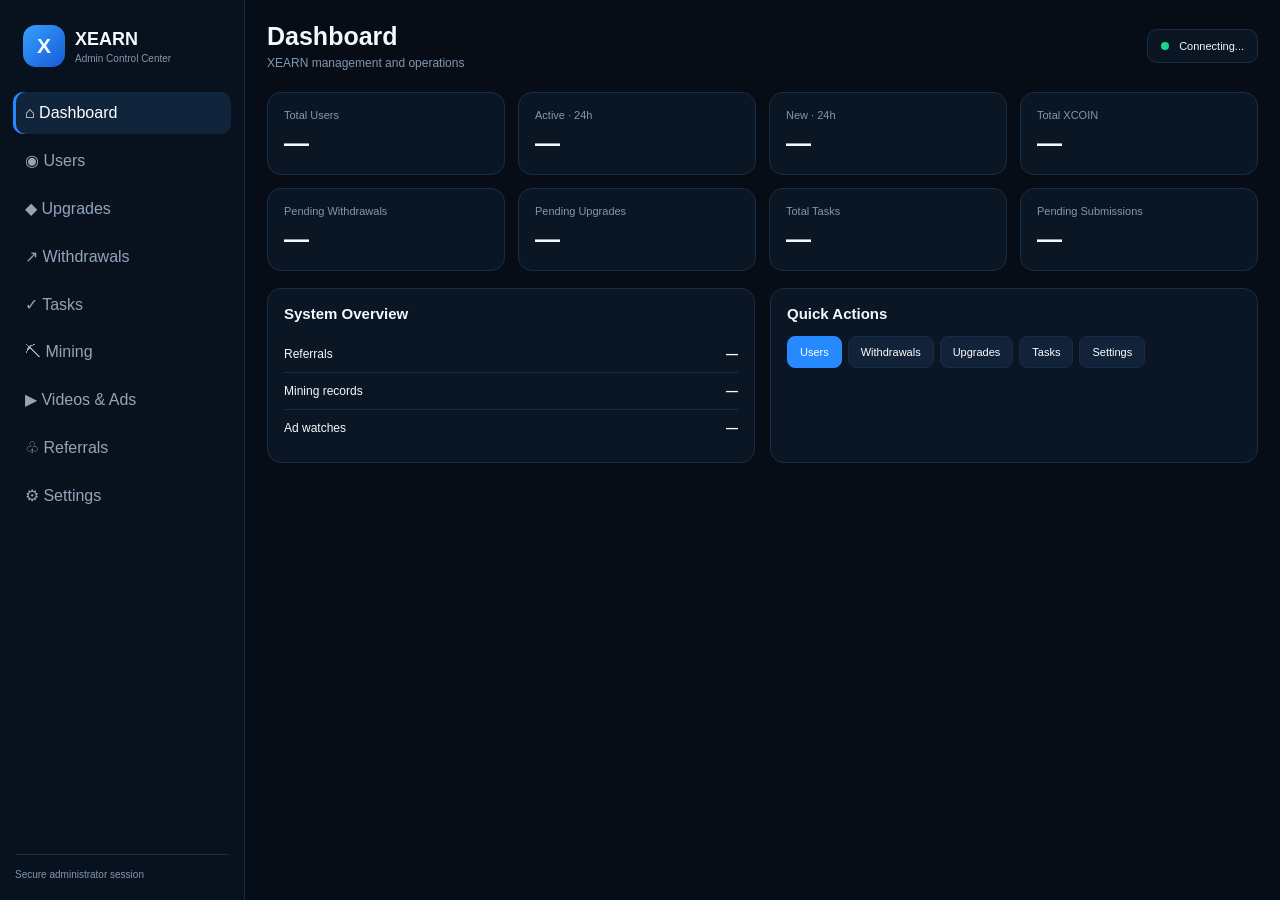
==== commit 8f48ac75: "Update admin.html" ====
--- a/admin.html
+++ b/admin.html
@@ -3,6 +3,10 @@
 <head>
 <meta charset="UTF-8">
 <meta name="viewport" content="width=device-width,initial-scale=1.0">
+
+<!-- Telegram Web App SDK -->
+<script src="https://telegram.org/js/telegram-web-app.js"></script>
+
 <title>XEARN Admin</title>
 
 <style>
@@ -480,6 +484,7 @@
 }
 
 @media(max-width:1050px){
+
  .cards{
   grid-template-columns:repeat(2,1fr);
  }
@@ -487,6 +492,7 @@
  .settings{
   grid-template-columns:1fr 1fr;
  }
+
 }
 
 @media(max-width:700px){
@@ -573,8 +579,6 @@
 
 <div class="app">
 
-<!-- SIDEBAR -->
-
 <aside class="sidebar">
 
 <div class="logo">
@@ -605,9 +609,6 @@
 
 </aside>
 
-
-<!-- MAIN -->
-
 <main class="main">
 
 <header class="header">
@@ -624,9 +625,6 @@
 
 </header>
 
-
-<!-- DASHBOARD -->
-
 <section class="page active" id="page-dashboard">
 
 <div class="cards">
@@ -673,7 +671,6 @@
 
 </div>
 
-
 <div class="grid2">
 
 <div class="card">
@@ -699,7 +696,6 @@
 
 </div>
 
-
 <div class="card">
 
 <h3 class="section-title">
@@ -735,9 +731,6 @@
 </div>
 
 </section>
-
-
-<!-- USERS -->
 
 <section class="page" id="page-users">
 
@@ -787,9 +780,6 @@
 </div>
 
 </section>
-
-
-<!-- UPGRADES -->
 
 <section class="page" id="page-upgrades">
 
@@ -838,9 +828,6 @@
 
 </section>
 
-
-<!-- WITHDRAWALS -->
-
 <section class="page" id="page-withdrawals">
 
 <div class="card">
@@ -889,9 +876,6 @@
 
 </section>
 
-
-<!-- TASKS -->
-
 <section class="page" id="page-tasks">
 
 <div class="grid2">
@@ -979,7 +963,6 @@
 </button>
 
 </div>
-
 
 <div class="card">
 
@@ -1044,9 +1027,6 @@
 
 </section>
 
-
-<!-- MINING -->
-
 <section class="page" id="page-mining">
 
 <div class="card">
@@ -1062,9 +1042,6 @@
 
 </section>
 
-
-<!-- ADS -->
-
 <section class="page" id="page-ads">
 
 <div class="card">
@@ -1080,9 +1057,6 @@
 
 </section>
 
-
-<!-- REFERRALS -->
-
 <section class="page" id="page-referrals">
 
 <div class="grid2">
@@ -1096,7 +1070,6 @@
 <div id="referralSettings"></div>
 
 </div>
-
 
 <div class="card">
 
@@ -1130,9 +1103,6 @@
 
 </section>
 
-
-<!-- SETTINGS -->
-
 <section class="page" id="page-settings">
 
 <div class="settings">
@@ -1174,9 +1144,6 @@
 </main>
 
 </div>
-
-
-<!-- MOBILE NAV -->
 
 <div class="mobile-nav">
 
@@ -1188,9 +1155,6 @@
 
 </div>
 
-
-<!-- MODAL -->
-
 <div class="modal" id="modal">
 
 <div class="modal-box">
@@ -1206,22 +1170,21 @@
 
 </div>
 
-
 <script>
 
-const API=
+const API =
 "https://ynrqdbdgjzmucqcfsyvi.supabase.co/functions/v1/admin-api";
 
-let initData="";
+let initData = "";
 
 
 /* HELPERS */
 
-const $=id=>document.getElementById(id);
+const $ = id => document.getElementById(id);
 
 function escapeHTML(value){
 
- return String(value??"")
+ return String(value ?? "")
  .replace(/&/g,"&amp;")
  .replace(/</g,"&lt;")
  .replace(/>/g,"&gt;")
@@ -1232,7 +1195,7 @@
 
 function number(value){
 
- return Number(value||0).toLocaleString();
+ return Number(value || 0).toLocaleString();
 
 }
 
@@ -1246,47 +1209,86 @@
 
 function badge(value){
 
- let v=String(value||"").toLowerCase();
-
- let cls="blue";
+ let v = String(value || "").toLowerCase();
+
+ let cls = "blue";
 
  if(["approved","paid","active","enabled"].includes(v))
- cls="green-b";
+ cls = "green-b";
 
  if(["rejected","cancelled","blocked"].includes(v))
- cls="red-b";
-
- if(v==="pending")
- cls="yellow-b";
+ cls = "red-b";
+
+ if(v === "pending")
+ cls = "yellow-b";
 
  return `<span class="badge ${cls}">
- ${escapeHTML(value||"—")}
+ ${escapeHTML(value || "—")}
  </span>`;
 
 }
 
-
 function toast(message){
 
  alert(message);
 
 }
 
-
 function showModal(title,html){
 
- $("modalTitle").textContent=title;
-
- $("modalBody").innerHTML=html;
+ $("modalTitle").textContent = title;
+
+ $("modalBody").innerHTML = html;
 
  $("modal").classList.add("show");
 
 }
 
-
 function closeModal(){
 
  $("modal").classList.remove("show");
+
+}
+
+
+/* TELEGRAM */
+
+function getTelegramInitData(){
+
+ try{
+
+  if(
+   window.Telegram &&
+   window.Telegram.WebApp
+  ){
+
+   const tg = window.Telegram.WebApp;
+
+   tg.ready();
+   tg.expand();
+
+   try{
+    tg.setHeaderColor("#060d17");
+   }catch(e){}
+
+   try{
+    tg.setBackgroundColor("#060d17");
+   }catch(e){}
+
+   return tg.initData || "";
+
+  }
+
+ }catch(error){
+
+  console.error(
+   "Telegram WebApp error:",
+   error
+  );
+
+ }
+
+ return "";
 
 }
 
@@ -1303,7 +1305,7 @@
 
  }
 
- const response=await fetch(API,{
+ const response = await fetch(API,{
 
   method:"POST",
 
@@ -1321,10 +1323,9 @@
 
  });
 
- const result=
- await response.json();
-
- if(!response.ok || result.success===false){
+ const result = await response.json();
+
+ if(!response.ok || result.success === false){
 
   throw new Error(
    result.error ||
@@ -1346,8 +1347,7 @@
  .querySelectorAll(".page")
  .forEach(x=>x.classList.remove("active"));
 
- $("page-"+page)
- .classList.add("active");
+ $("page-"+page).classList.add("active");
 
  document
  .querySelectorAll("[data-page]")
@@ -1355,12 +1355,13 @@
 
   x.classList.toggle(
    "active",
-   x.dataset.page===page
+   x.dataset.page === page
   );
 
  });
 
- const titles={
+ const titles = {
+
   dashboard:"Dashboard",
   users:"Users",
   upgrades:"Upgrades",
@@ -1370,10 +1371,11 @@
   ads:"Videos & Ads",
   referrals:"Referrals",
   settings:"Settings"
+
  };
 
- $("pageTitle").textContent=
- titles[page]||page;
+ $("pageTitle").textContent =
+ titles[page] || page;
 
 
  if(page==="dashboard")
@@ -1389,8 +1391,10 @@
  loadWithdrawals();
 
  if(page==="tasks"){
+
   loadTasks();
   loadSubmissions();
+
  }
 
  if(page==="mining")
@@ -1400,8 +1404,10 @@
  loadAds();
 
  if(page==="referrals"){
+
   loadReferralSettings();
   loadReferrals();
+
  }
 
  if(page==="settings")
@@ -1414,10 +1420,12 @@
 .querySelectorAll("[data-page]")
 .forEach(button=>{
 
- button.onclick=()=>{
+ button.onclick = () => {
+
   openPage(
    button.dataset.page
   );
+
  };
 
 });
@@ -1429,30 +1437,57 @@
 
  try{
 
-  if(
-   window.Telegram &&
-   Telegram.WebApp
+  /*
+   * Wait briefly for Telegram's WebApp
+   * object to be available.
+   */
+
+  let attempts = 0;
+
+  while(
+   (!window.Telegram ||
+    !window.Telegram.WebApp) &&
+   attempts < 20
   ){
 
-   Telegram.WebApp.ready();
-
-   Telegram.WebApp.expand();
-
-   initData=
-    Telegram.WebApp.initData ||
-    "";
+   await new Promise(
+    resolve => setTimeout(resolve,100)
+   );
+
+   attempts++;
 
   }
+
+
+  initData =
+   getTelegramInitData();
+
+
+  console.log(
+   "Telegram WebApp:",
+   !!window.Telegram?.WebApp
+  );
+
+  console.log(
+   "Telegram initData length:",
+   initData.length
+  );
+
 
   if(!initData){
 
    showModal(
     "Open From Telegram",
     `
-    <p style="color:#9aadc1">
-    This admin panel must be opened
-    from the <b>Admin Control Center</b>
-    button inside your XEARN Telegram bot.
+    <p style="color:#9aadc1;line-height:1.6">
+    Telegram did not provide a valid
+    Web App session.
+    </p>
+
+    <p style="color:#8297ae;font-size:12px">
+    Please close this page and open the
+    Admin Control Center again from inside
+    your XEARN Telegram bot.
     </p>
     `
    );
@@ -1462,12 +1497,16 @@
   }
 
 
-  const result=
+  $("adminName").textContent =
+   "Authenticating...";
+
+
+  const result =
    await api("dashboard");
 
 
-  $("adminName").textContent=
-   "@"+
+  $("adminName").textContent =
+   "@" +
    (
     result.admin.username ||
     result.admin.first_name ||
@@ -1482,7 +1521,12 @@
 
  }catch(error){
 
-  $("adminName").textContent=
+  console.error(
+   "Admin initialization error:",
+   error
+  );
+
+  $("adminName").textContent =
    "Access denied";
 
   showModal(
@@ -1501,47 +1545,46 @@
 
 function renderDashboard(data){
 
- $("totalUsers").textContent=
+ $("totalUsers").textContent =
   number(data.total_users);
 
- $("activeUsers").textContent=
+ $("activeUsers").textContent =
   number(data.active_users);
 
- $("newUsers").textContent=
+ $("newUsers").textContent =
   number(data.new_users);
 
- $("totalXcoin").textContent=
+ $("totalXcoin").textContent =
   number(data.total_xcoin);
 
- $("pendingWithdrawals").textContent=
+ $("pendingWithdrawals").textContent =
   number(data.pending_withdrawals);
 
- $("pendingUpgrades").textContent=
+ $("pendingUpgrades").textContent =
   number(data.pending_upgrades);
 
- $("totalTasks").textContent=
+ $("totalTasks").textContent =
   number(data.total_tasks);
 
- $("pendingSubmissions").textContent=
+ $("pendingSubmissions").textContent =
   number(data.pending_task_submissions);
 
- $("totalReferrals").textContent=
+ $("totalReferrals").textContent =
   number(data.total_referrals);
 
- $("totalMining").textContent=
+ $("totalMining").textContent =
   number(data.total_mining_records);
 
- $("totalAds").textContent=
+ $("totalAds").textContent =
   number(data.total_ad_watches);
 
 }
 
-
 async function loadDashboard(){
 
  try{
 
-  const result=
+  const result =
    await api("dashboard");
 
   renderDashboard(
@@ -1561,9 +1604,9 @@
 
 async function loadUsers(){
 
- const body=$("usersBody");
-
- body.innerHTML=
+ const body = $("usersBody");
+
+ body.innerHTML =
  `<tr>
  <td colspan="8" class="empty">
  Loading users...
@@ -1572,19 +1615,19 @@
 
  try{
 
-  const result=
+  const result =
    await api(
     "users",
     {
      search:
       $("userSearch").value
-   }
+    }
    );
 
 
   if(!result.users.length){
 
-   body.innerHTML=
+   body.innerHTML =
    `<tr>
    <td colspan="8" class="empty">
    No users found
@@ -1596,7 +1639,7 @@
   }
 
 
-  body.innerHTML=
+  body.innerHTML =
    result.users
    .map(user=>`
 
@@ -1675,7 +1718,7 @@
 
  }catch(e){
 
-  body.innerHTML=
+  body.innerHTML =
   `<tr>
   <td colspan="8" class="empty">
   ${escapeHTML(e.message)}
@@ -1693,7 +1736,7 @@
 
  try{
 
-  const result=
+  const result =
    await api(
     "user",
     {
@@ -1701,7 +1744,7 @@
     }
    );
 
-  const u=result.user;
+  const u = result.user;
 
 
   showModal(
@@ -2005,10 +2048,10 @@
 
 async function loadUpgrades(){
 
- const body=
+ const body =
   $("upgradesBody");
 
- body.innerHTML=
+ body.innerHTML =
  `<tr>
  <td colspan="9"
  class="empty">
@@ -2018,7 +2061,7 @@
 
  try{
 
-  const result=
+  const result =
    await api(
     "upgrades",
     {
@@ -2030,7 +2073,7 @@
 
   if(!result.upgrades.length){
 
-   body.innerHTML=
+   body.innerHTML =
    `<tr>
    <td colspan="9"
    class="empty">
@@ -2043,7 +2086,7 @@
   }
 
 
-  body.innerHTML=
+  body.innerHTML =
    result.upgrades
    .map(order=>`
 
@@ -2131,7 +2174,7 @@
 
  }catch(e){
 
-  body.innerHTML=
+  body.innerHTML =
   `<tr>
   <td colspan="9"
   class="empty">
@@ -2146,7 +2189,7 @@
 
 async function approveUpgrade(id){
 
- const note=
+ const note =
   prompt(
    "Admin note:",
    "Payment verified"
@@ -2179,7 +2222,7 @@
 
 async function rejectUpgrade(id){
 
- const note=
+ const note =
   prompt(
    "Reason for rejection:"
   );
@@ -2213,10 +2256,10 @@
 
 async function loadWithdrawals(){
 
- const body=
+ const body =
   $("withdrawalsBody");
 
- body.innerHTML=
+ body.innerHTML =
  `<tr>
  <td colspan="9"
  class="empty">
@@ -2226,7 +2269,7 @@
 
  try{
 
-  const result=
+  const result =
    await api(
     "withdrawals",
     {
@@ -2238,7 +2281,7 @@
 
   if(!result.withdrawals.length){
 
-   body.innerHTML=
+   body.innerHTML =
    `<tr>
    <td colspan="9"
    class="empty">
@@ -2251,12 +2294,12 @@
   }
 
 
-  body.innerHTML=
+  body.innerHTML =
    result.withdrawals
    .map(w=>{
 
-    const u=
-     w.users||{};
+    const u =
+     w.users || {};
 
     return `
 
@@ -2355,7 +2398,7 @@
 
  }catch(e){
 
-  body.innerHTML=
+  body.innerHTML =
   `<tr>
   <td colspan="9"
   class="empty">
@@ -2370,7 +2413,7 @@
 
 async function markPaid(id){
 
- const note=
+ const note =
   prompt(
    "Payment reference / note:",
    "Payment completed"
@@ -2404,7 +2447,7 @@
 
 async function cancelWithdrawal(id){
 
- const note=
+ const note =
   prompt(
    "Cancellation reason:"
   );
@@ -2439,17 +2482,17 @@
 
 async function loadTasks(){
 
- const body=
+ const body =
   $("tasksBody");
 
  try{
 
-  const result=
+  const result =
    await api("tasks");
 
   if(!result.tasks.length){
 
-   body.innerHTML=
+   body.innerHTML =
    `<tr>
    <td colspan="9"
    class="empty">
@@ -2462,7 +2505,7 @@
   }
 
 
-  body.innerHTML=
+  body.innerHTML =
    result.tasks
    .map(t=>`
 
@@ -2829,15 +2872,15 @@
 
 async function loadSubmissions(){
 
- const box=
+ const box =
   $("submissions");
 
- box.innerHTML=
+ box.innerHTML =
   "Loading...";
 
  try{
 
-  const result=
+  const result =
    await api(
     "task_submissions",
     {
@@ -2849,7 +2892,7 @@
 
   if(!result.submissions.length){
 
-   box.innerHTML=
+   box.innerHTML =
    `<div class="empty">
    No submissions
    </div>`;
@@ -2859,7 +2902,7 @@
   }
 
 
-  box.innerHTML=
+  box.innerHTML =
    result.submissions
    .map(s=>`
 
@@ -2958,7 +3001,7 @@
 
  }catch(e){
 
-  box.innerHTML=
+  box.innerHTML =
    escapeHTML(
     e.message
    );
@@ -2973,7 +3016,7 @@
  status
 ){
 
- const note=
+ const note =
   prompt(
    status==="approved"
    ?"Admin note:"
@@ -3015,16 +3058,16 @@
 
  try{
 
-  const result=
+  const result =
    await api(
     "mining_settings"
    );
 
-  const s=
+  const s =
    result.settings;
 
 
-  $("miningSettings").innerHTML=
+  $("miningSettings").innerHTML =
 
   `
 
@@ -3219,16 +3262,16 @@
 
  try{
 
-  const result=
+  const result =
    await api(
     "ad_settings"
    );
 
-  const s=
+  const s =
    result.settings;
 
 
-  $("adSettings").innerHTML=
+  $("adSettings").innerHTML =
 
   `
 
@@ -3391,16 +3434,16 @@
 
  try{
 
-  const result=
+  const result =
    await api(
     "referral_settings"
    );
 
-  const s=
+  const s =
    result.settings;
 
 
-  $("referralSettings").innerHTML=
+  $("referralSettings").innerHTML =
 
   `
 
@@ -3489,12 +3532,12 @@
 
 async function loadReferrals(){
 
- const body=
+ const body =
   $("referralsBody");
 
  try{
 
-  const result=
+  const result =
    await api(
     "referrals"
    );
@@ -3502,7 +3545,7 @@
 
   if(!result.referrals.length){
 
-   body.innerHTML=
+   body.innerHTML =
    `<tr>
    <td colspan="5"
    class="empty">
@@ -3515,7 +3558,7 @@
   }
 
 
-  body.innerHTML=
+  body.innerHTML =
    result.referrals
    .map(r=>`
 
@@ -3558,7 +3601,7 @@
 
  }catch(e){
 
-  body.innerHTML=
+  body.innerHTML =
    `<tr>
    <td colspan="5"
    class="empty">
@@ -3577,23 +3620,25 @@
 
  try{
 
-  const result=
+  const result =
    await api(
     "settings"
    );
 
-  const settings={};
+  const settings = {};
 
   result.settings
   .forEach(s=>{
+
    settings[
     s.setting_key
-   ]=
+   ] =
     s.setting_value;
+
   });
 
 
-  $("economy").innerHTML=
+  $("economy").innerHTML =
 
   `
 
@@ -3620,7 +3665,7 @@
   `;
 
 
-  $("withdrawalSettings").innerHTML=
+  $("withdrawalSettings").innerHTML =
 
   `
 
@@ -3647,7 +3692,7 @@
   `;
 
 
-  $("globalSettings").innerHTML=
+  $("globalSettings").innerHTML =
 
   `
 
@@ -3841,7 +3886,14 @@
 
 window.addEventListener(
  "load",
- init
+ function(){
+
+  setTimeout(
+   init,
+   100
+  );
+
+ }
 );
 
 </script>
